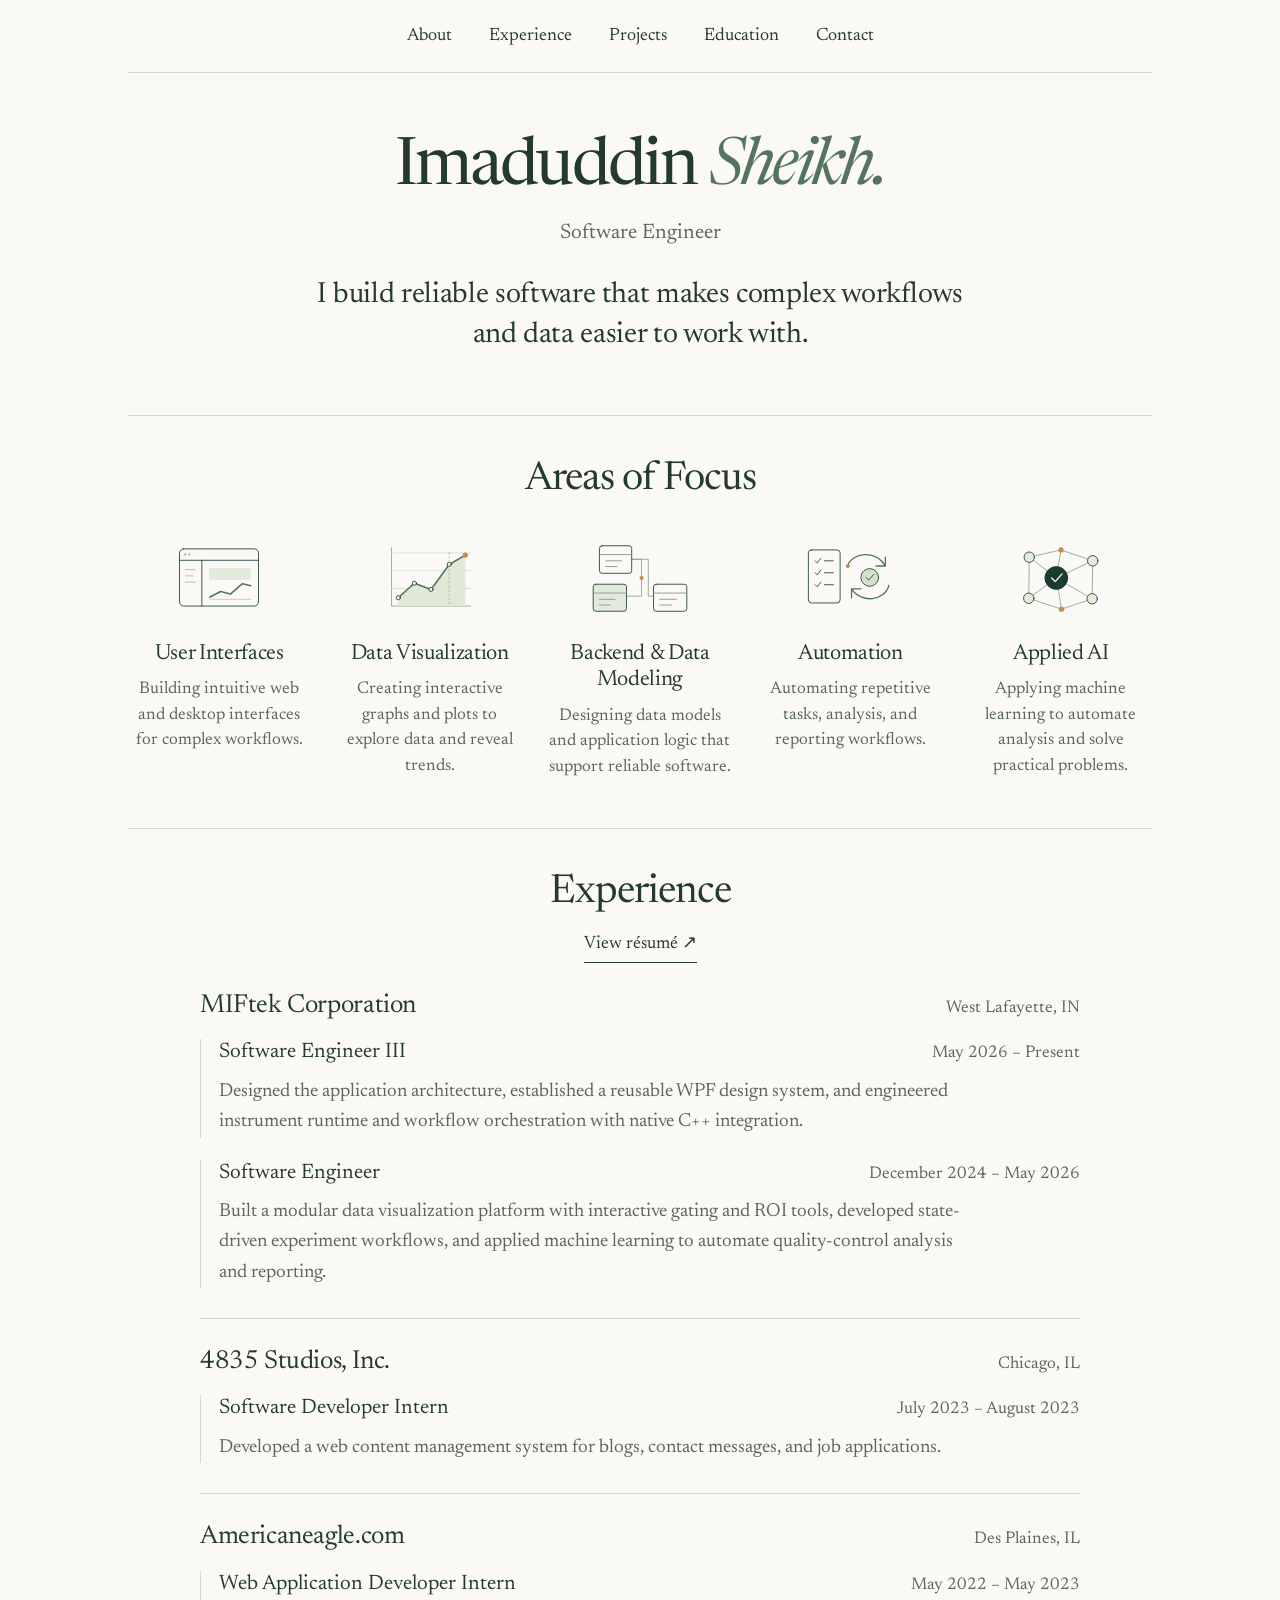
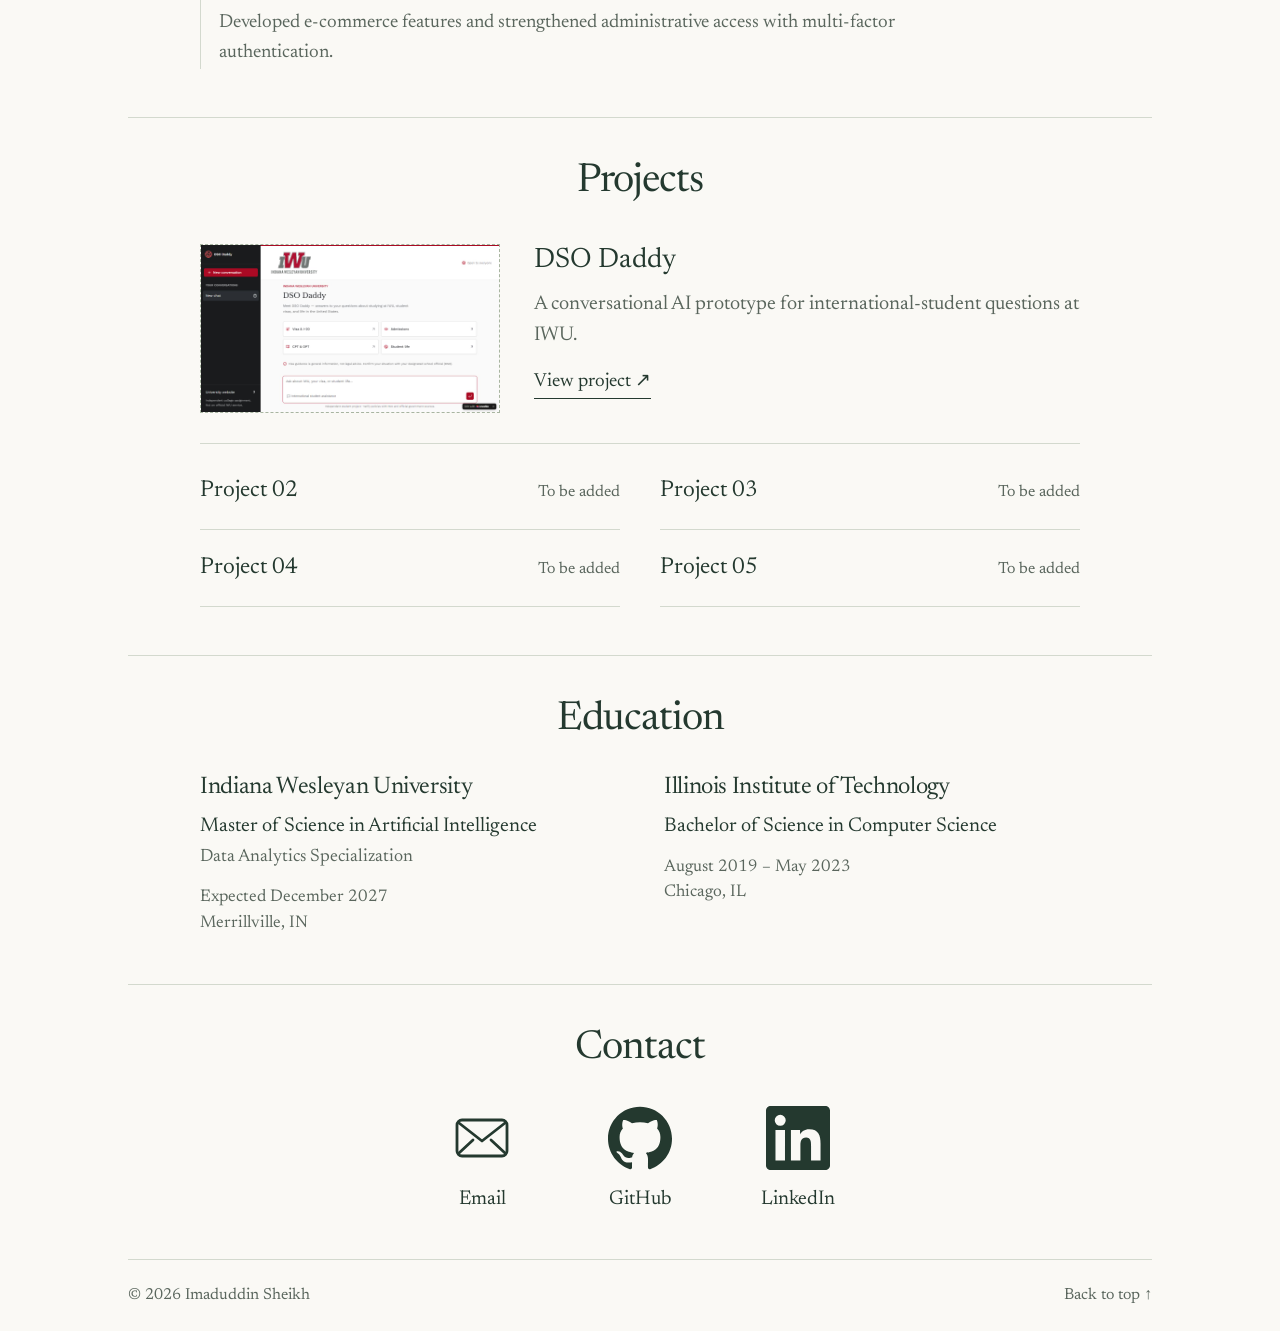
==== index.html @ 682bb3db "Revert publication of AI milestone and leadership assessment projects" ====
<!doctype html>
<html lang="en">
<head>
  <meta charset="utf-8">
  <meta name="viewport" content="width=device-width, initial-scale=1">
  <meta name="description" content="Imaduddin Sheikh’s software engineering portfolio. C#/.NET, Python, application architecture, data visualization, automation, and applied machine learning.">
  <meta name="theme-color" content="#193b32">
  <meta property="og:title" content="Imaduddin Sheikh — Software Engineer">
  <meta property="og:description" content="Reliable, usable software for complex workflows and data. Explore my background and software engineering projects.">
  <meta property="og:type" content="website">
  <title>Imaduddin Sheikh — Software Engineer</title>
  <link rel="icon" type="image/svg+xml" href="assets/favicon.svg">
  <link rel="stylesheet" href="assets/styles.css?v=20261026-cohesive">
  <script src="assets/site.js" defer></script>
  <link rel="stylesheet" href="assets/project.css?v=20261026-spacing">
</head>
<body><a class="skip" href="#main">Skip to content</a><header class="site-nav"><nav aria-label="Main navigation"><a href="#about">About</a><a href="#experience">Experience</a><a href="#work">Projects</a><a href="#education">Education</a><a href="#contact">Contact</a></nav></header><div class="wrap"><main id="main"><section class="intro" id="about" aria-labelledby="intro-title"><h1 id="intro-title">Imaduddin <em>Sheikh.</em></h1><p class="profession">Software Engineer</p><p class="lead">I build reliable software that makes complex workflows and data easier to work with.</p></section><section class="section" aria-labelledby="focus-title"><h2 id="focus-title">Areas of Focus</h2><ul class="focus-grid"><li class="focus"><svg viewBox="0 0 200 170" aria-hidden="true" fill="none" stroke="#193b32" stroke-width="1.6" stroke-linecap="round" stroke-linejoin="round" ><rect x="24" y="28" width="152" height="110" rx="8" fill="#faf9f5"/><path d="M24 50H176M67 50V138"/><circle cx="35" cy="39" r="2" fill="#c68b48" stroke="none"/><circle cx="43" cy="39" r="2" fill="#97ae91" stroke="none"/><path d="M35 68H54M35 80H50M35 92H54" stroke="#a5b59f"/><rect x="81" y="65" width="80" height="23" rx="3" fill="#e4eadb" stroke="none"/><path d="M82 121L103 110L122 115L145 95L161 99" stroke="#54745d" stroke-width="3"/><path d="M82 125H161" stroke="#b8c7b0"/></svg><h3>User Interfaces</h3><p>Building intuitive web and desktop interfaces for complex workflows.</p></li><li class="focus"><svg viewBox="0 0 200 170" aria-hidden="true" fill="none" stroke="#193b32" stroke-width="1.6" stroke-linecap="round" stroke-linejoin="round"><path d="M26 26V138H178" stroke="#8ca285"/><path d="M26 104H178M26 70H178M26 36H178" stroke="#d4decd"/><path d="M39 122L70 94L102 106L137 58L168 40V138H39Z" fill="#e0e9d5" stroke="none"/><path d="M39 122L70 94L102 106L137 58L168 40" stroke="#54745d" stroke-width="3"/><g fill="#faf9f5"><circle cx="39" cy="122" r="4"/><circle cx="70" cy="94" r="4"/><circle cx="102" cy="106" r="4"/><circle cx="137" cy="58" r="4"/></g><circle cx="168" cy="40" r="5" fill="#c68b48" stroke="none"/><path d="M137 35V138" stroke="#a5b59f" stroke-dasharray="3 5"/></svg><h3>Data Visualization</h3><p>Creating interactive graphs and plots to explore data and reveal trends.</p></li><li class="focus"><svg viewBox="0 0 200 170" aria-hidden="true" fill="none" stroke="#193b32" stroke-width="1.6" stroke-linecap="round" stroke-linejoin="round"><path d="M84 48H116V119H136M84 48H103V119H64" stroke="#8ca285"/><rect x="22" y="22" width="62" height="53" rx="5" fill="#faf9f5"/><rect x="10" y="96" width="64" height="52" rx="5" fill="#e4eadb"/><rect x="126" y="96" width="64" height="52" rx="5" fill="#faf9f5"/><path d="M22 39H84M10 113H74M126 113H190M34 51H65M34 62H56M22 125H52M138 125H170M22 136H43M138 136H161" stroke="#78957e"/><circle cx="103" cy="84" r="4" fill="#c68b48" stroke="none"/></svg><h3>Backend &amp; Data Modeling</h3><p>Designing data models and application logic that support reliable software.</p></li><li class="focus"><svg viewBox="0 0 200 170" aria-hidden="true" fill="none" stroke="#193b32" stroke-width="1.6" stroke-linecap="round" stroke-linejoin="round"><rect x="20" y="30" width="61" height="102" rx="6" fill="#faf9f5"/><path d="M33 51L37 55L44 46M51 51H68M33 74L37 78L44 69M51 74H68M33 97L37 101L44 92M51 97H68"/><path d="M95 61C104 35 149 29 168 61M168 61V44M168 61H150M175 98C167 128 122 134 103 105M103 105V122M103 105H121" stroke="#54745d" stroke-width="2.5"/><circle cx="138" cy="83" r="17" fill="#d6e0cb"/><path d="M131 83L136 88L146 77"/><circle cx="96" cy="61" r="4" fill="#c68b48" stroke="none"/></svg><h3>Automation</h3><p>Automating repetitive tasks, analysis, and reporting workflows.</p></li><li class="focus"><svg viewBox="0 0 200 170" aria-hidden="true" fill="none" stroke="#193b32" stroke-width="1.6" stroke-linecap="round" stroke-linejoin="round" ><path d="M39 44L100 30L161 51M39 44L91 84L161 51M39 44L38 123L91 84L160 124L161 51M38 123L101 144L160 124M100 30L91 84L101 144" stroke="#8ca285"/><circle cx="91" cy="84" r="22" fill="#193b32"/><path d="M82 84L89 91L102 76" stroke="#faf9f5" stroke-width="2.5"/><g fill="#e4ecd9"><circle cx="39" cy="44" r="10"/><circle cx="161" cy="51" r="10"/><circle cx="38" cy="123" r="10"/><circle cx="160" cy="124" r="10"/></g><g fill="#c68b48" stroke="none"><circle cx="100" cy="30" r="5"/><circle cx="101" cy="144" r="5"/></g></svg><h3>Applied AI</h3><p>Applying machine learning to automate analysis and solve practical problems.</p></li></ul></section><section class="section" id="experience" aria-labelledby="experience-title"><div class="section-heading"><h2 id="experience-title">Experience</h2><a class="resume-link" href="assets/imaduddin-sheikh-resume.pdf" target="_blank" rel="noopener" aria-label="View résumé (PDF, opens in a new tab)">View résumé ↗</a></div><div class="employers"><article class="employer"><div class="employer-header"><h3>MIFtek Corporation</h3><p class="location">West Lafayette, IN</p></div><div class="position"><div class="position-heading"><h4>Software Engineer III</h4><p class="dates">May 2026 – Present</p></div><p class="summary">Designed the application architecture, established a reusable WPF design system, and engineered instrument runtime and workflow orchestration with native C++ integration.</p></div><div class="position"><div class="position-heading"><h4>Software Engineer</h4><p class="dates">December 2024 – May 2026</p></div><p class="summary">Built a modular data visualization platform with interactive gating and ROI tools, developed state-driven experiment workflows, and applied machine learning to automate quality-control analysis and reporting.</p></div></article><article class="employer"><div class="employer-header"><h3>4835 Studios, Inc.</h3><p class="location">Chicago, IL</p></div><div class="position"><div class="position-heading"><h4>Software Developer Intern</h4><p class="dates">July 2023 – August 2023</p></div><p class="summary">Developed a web content management system for blogs, contact messages, and job applications.</p></div></article><article class="employer"><div class="employer-header"><h3>Americaneagle.com</h3><p class="location">Des Plaines, IL</p></div><div class="position"><div class="position-heading"><h4>Web Application Developer Intern</h4><p class="dates">May 2022 – May 2023</p></div><p class="summary">Developed e-commerce features and strengthened administrative access with multi-factor authentication.</p></div></article></div></section><section class="section" id="work" aria-labelledby="work-title"><h2 id="work-title">Projects</h2><article class="artifact-feature"><a class="artifact-thumbnail" href="international-student-assistant.html" aria-label="Open DSO Daddy case study"><img src="assets/assistant-preview.png" alt="Preview of the DSO Daddy international-student assistant interface."></a><div class="artifact-teaser"><h3><a href="international-student-assistant.html">DSO Daddy</a></h3><p class="artifact-summary">A conversational AI prototype for international-student questions at IWU.</p><a class="project-link" href="international-student-assistant.html">View project ↗</a></div></article><ul class="project-list"><li class="project"><h3>Project 02</h3><span class="status">To be added</span></li><li class="project"><h3>Project 03</h3><span class="status">To be added</span></li><li class="project"><h3>Project 04</h3><span class="status">To be added</span></li><li class="project"><h3>Project 05</h3><span class="status">To be added</span></li></ul></section><section class="section" id="education" aria-labelledby="education-title"><h2 id="education-title">Education</h2><div class="education-grid"><article class="education-entry"><h3>Indiana Wesleyan University</h3><p class="degree">Master of Science in Artificial Intelligence</p><p class="specialization">Data Analytics Specialization</p><div class="education-meta"><p>Expected December 2027</p><p>Merrillville, IN</p></div></article><article class="education-entry"><h3>Illinois Institute of Technology</h3><p class="degree">Bachelor of Science in Computer Science</p><div class="education-meta"><p>August 2019 – May 2023</p><p>Chicago, IL</p></div></article></div></section><section class="section" id="contact" aria-labelledby="contact-title"><h2 id="contact-title">Contact</h2><div class="contact-row"><a class="contact-link" href="mailto:imaduddin.sheikh92@gmail.com"><svg viewBox="0 0 64 64" fill="none" stroke="currentColor" stroke-width="2.8" stroke-linecap="round" stroke-linejoin="round" aria-hidden="true"><rect x="7" y="14" width="50" height="36" rx="5"/><path d="M9 17L32 35L55 17M9 47L23 34M55 47L41 34"/></svg><span>Email</span></a><a class="contact-link" href="https://github.com/isheikh8492"><svg viewBox="0 0 24 24" fill="currentColor" aria-hidden="true"><path d="M12 .297C5.37.297 0 5.67 0 12.297c0 5.303 3.438 9.8 8.205 11.385.6.113.82-.258.82-.577 0-.285-.01-1.04-.015-2.04-3.338.725-4.043-1.61-4.043-1.61-.546-1.387-1.333-1.756-1.333-1.756-1.09-.745.083-.73.083-.73 1.205.085 1.84 1.237 1.84 1.237 1.07 1.835 2.807 1.305 3.492.998.108-.775.42-1.305.763-1.605-2.665-.303-5.467-1.334-5.467-5.93 0-1.31.468-2.38 1.235-3.22-.123-.303-.535-1.523.118-3.176 0 0 1.008-.323 3.3 1.23a11.52 11.52 0 013.003-.404c1.02.005 2.047.138 3.003.404 2.29-1.553 3.296-1.23 3.296-1.23.655 1.653.243 2.873.12 3.176.77.84 1.233 1.91 1.233 3.22 0 4.61-2.807 5.624-5.48 5.92.43.372.823 1.102.823 2.222 0 1.606-.015 2.896-.015 3.29 0 .32.216.694.825.576C20.565 22.092 24 17.592 24 12.297c0-6.627-5.373-12-12-12"/></svg><span>GitHub</span></a><a class="contact-link" href="https://www.linkedin.com/in/imaduddin-sheikh/"><svg viewBox="0 0 24 24" fill="currentColor" aria-hidden="true"><path d="M20.447 20.452h-3.554v-5.569c0-1.328-.027-3.037-1.852-3.037-1.853 0-2.136 1.445-2.136 2.939v5.667H9.351V9h3.414v1.561h.049c.476-.9 1.637-1.85 3.37-1.85 3.601 0 4.267 2.37 4.267 5.455v6.286zM5.337 7.433a2.062 2.062 0 110-4.124 2.062 2.062 0 010 4.124zM7.119 20.452H3.555V9h3.564v11.452zM22.225 0H1.771C.792 0 0 .774 0 1.729v20.542C0 23.227.792 24 1.771 24h20.451C23.2 24 24 23.227 24 22.271V1.729C24 .774 23.2 0 22.222 0h.003z"/></svg><span>LinkedIn</span></a></div></section></main><footer><span>© <span data-year>2026</span> Imaduddin Sheikh</span><a href="#about">Back to top ↑</a></footer></div></body></html>
---- assets/styles.css ----
@font-face{font-family:Newsreader;src:url(fonts/newsreader.ttf) format('truetype');font-style:normal;font-weight:200 800;font-display:swap}@font-face{font-family:Newsreader;src:url(fonts/newsreader-italic.ttf) format('truetype');font-style:italic;font-weight:200 800;font-display:swap}
:root{--paper:#faf9f5;--ink:#24392f;--muted:#5a665d;--accent:#54745d;--rule:#d3d9ce;--space:24px;--heading:40px;--body:19px}*{box-sizing:border-box}html{scroll-behavior:smooth;scroll-padding-top:100px}body{margin:0;background:var(--paper);color:var(--ink);font:400 var(--body)/1.55 Newsreader,Georgia,serif;font-optical-sizing:auto}h1,h2,h3,h4,p{margin:0}h1,h2,h3,h4{font-weight:400}a{color:inherit;text-decoration:none}a:hover{color:var(--accent)}a:focus-visible{outline:2px solid var(--accent);outline-offset:7px}.wrap{max-width:1120px;padding:0 48px;margin:auto}.skip{position:fixed;left:12px;top:-80px}.skip:focus{top:12px;background:var(--paper);z-index:5;padding:10px}.site-nav{position:sticky;top:0;z-index:3;background:var(--paper)}nav{max-width:1024px;margin:auto;display:flex;justify-content:center;gap:37px;border-bottom:1px solid var(--rule);padding:22px 0 20px;font-size:18px;line-height:1.4}nav a{border-bottom:1px solid transparent;padding:2px 0}nav a:hover{border-color:var(--accent)}.intro{text-align:center;padding:62px 0 58px}.intro h1{font-size:66px;line-height:1;letter-spacing:-.04em}.intro h1 em{color:var(--accent)}.intro .profession{font-size:21px;color:var(--muted);margin-top:17px}.intro .lead{font-size:29px;line-height:1.4;letter-spacing:-.012em;max-width:680px;margin:25px auto 0}.section{border-top:1px solid var(--rule);padding:42px 0 48px}.section h2{font-size:var(--heading);line-height:1.1;letter-spacing:-.025em;text-align:center}.focus-grid{list-style:none;display:grid;grid-template-columns:repeat(5,minmax(0,1fr));gap:28px;margin:32px 0 0;padding:0}.focus{text-align:center;min-width:0}.focus svg{display:block;width:104px;height:89px;margin:0 auto 18px}.focus h3{font-size:22px;line-height:1.2;letter-spacing:-.015em;margin-bottom:10px}.focus p{font-size:17px;line-height:1.5;color:var(--muted)}.section-heading{display:flex;align-items:baseline;justify-content:space-between;gap:24px;max-width:880px;margin:0 auto 28px}.section-heading h2{text-align:left}.resume-link{font-size:18px;border-bottom:1px solid var(--ink);padding-bottom:3px;white-space:nowrap}.employers{max-width:880px;margin:auto}.employer+.employer{border-top:1px solid var(--rule);margin-top:30px;padding-top:28px}.employer-header{display:flex;align-items:baseline;justify-content:space-between;gap:22px;margin-bottom:17px}.employer-header h3{font-size:26px;line-height:1.2;letter-spacing:-.015em}.location{font-size:17px;color:var(--muted)}.position{padding:0 0 0 18px;border-left:1px solid var(--rule)}.position+.position{margin-top:22px}.position-heading{display:flex;justify-content:space-between;gap:24px;align-items:baseline}.position h4{font-size:21px;line-height:1.3}.dates{font-size:17px;color:var(--muted);white-space:nowrap}.summary{font-size:19px;line-height:1.6;color:var(--muted);margin-top:9px;max-width:760px}.project-list{list-style:none;margin:30px auto 0;padding:0;max-width:880px;display:grid;grid-template-columns:1fr 1fr;gap:0 40px}.project{display:flex;align-items:baseline;justify-content:space-between;gap:20px;padding:20px 0;border-bottom:1px solid var(--rule)}.project h3{font-size:23px}.status{font-size:16px;color:var(--muted);white-space:nowrap}.education-grid{display:grid;grid-template-columns:1fr 1fr;gap:48px;max-width:880px;margin:30px auto 0}.education-entry{min-width:0}.education-entry h3{font-size:24px;line-height:1.25;letter-spacing:-.015em}.degree{font-size:20px;line-height:1.45;margin-top:10px}.specialization{font-size:18px;color:var(--muted);margin-top:3px}.education-meta{font-size:17px;color:var(--muted);line-height:1.5;margin-top:14px}.contact-row{display:flex;justify-content:center;gap:76px;margin-top:35px}.contact-link{display:flex;flex-direction:column;align-items:center;gap:17px;min-width:82px}.contact-link svg{width:64px;height:64px;display:block}.contact-link span{font-size:20px;line-height:1.2}.contact-link:hover span{text-decoration:underline;text-underline-offset:5px}footer{display:flex;justify-content:space-between;align-items:center;gap:24px;padding:23px 0;border-top:1px solid var(--rule);font-size:16px;color:var(--muted)}
@media(max-width:1000px) and (min-width:601px){.focus-grid{grid-template-columns:repeat(6,minmax(0,1fr));gap:30px}.focus{grid-column:span 2}.focus:nth-child(4){grid-column:2/span 2}.focus:nth-child(5){grid-column:4/span 2}}
@media(max-width:760px){:root{--heading:35px;--body:18px}.wrap{padding:0 24px}nav{margin:0 24px;gap:12px 22px;flex-wrap:wrap;padding:17px 0;font-size:17px}.intro{padding:40px 0}.intro h1{font-size:52px}.intro .profession{font-size:20px}.intro .lead{font-size:25px;max-width:540px}.section{padding:34px 0 39px}.section-heading{gap:18px;margin-bottom:27px}.resume-link{font-size:17px}.employer-header{display:block;margin-bottom:15px}.employer-header h3{font-size:24px}.location{margin-top:5px}.position-heading{display:block}.dates{margin-top:5px;white-space:normal}.summary{font-size:18px}.project-list{column-gap:25px}.project h3{font-size:21px}.education-grid{gap:30px}.education-entry h3{font-size:23px}.degree{font-size:19px}footer{font-size:15px}}
@media(max-width:600px){html{scroll-padding-top:120px}.focus-grid{grid-template-columns:1fr;gap:27px;margin-top:29px}.focus{display:grid;grid-template-columns:85px minmax(0,1fr);column-gap:18px;text-align:left}.focus svg{width:85px;height:80px;grid-row:span 2;margin:0}.focus h3{margin-bottom:6px}.focus p{font-size:17px}.project-list{grid-template-columns:1fr}.education-grid{grid-template-columns:1fr;gap:26px}.education-entry+.education-entry{border-top:1px solid var(--rule);padding-top:25px}.contact-row{gap:28px}.contact-link{min-width:68px}.contact-link svg{width:54px;height:54px}.contact-link span{font-size:18px}.intro h1 em{display:block}.intro h1{font-size:54px}.section-heading{align-items:center}.position{padding-left:13px}}
@media(prefers-reduced-motion:reduce){html{scroll-behavior:auto}}
.section-heading{display:block;text-align:center}.section-heading h2{text-align:center}.resume-link{display:inline-block;margin-top:16px}

/* Reusable case studies follow the same portfolio typography and surface. */
.template-header .wrap{display:flex;align-items:center;justify-content:space-between;gap:24px;padding-top:23px;padding-bottom:23px;border-bottom:1px solid var(--rule)}.template-header a{font-size:19px}.template-header .brand{font-size:23px}.template-main{max-width:880px;margin:auto;padding:52px 0 65px}.template-main h1{font-size:52px;font-weight:400;line-height:1.1;letter-spacing:-.03em;margin-bottom:27px}.template-notice{padding:22px;border:1px solid var(--rule);font-size:19px;line-height:1.6;margin-bottom:32px}.template-section{border-top:1px solid var(--rule);padding:25px 0}.template-section h2{font-size:28px;line-height:1.2;letter-spacing:-.02em;margin-bottom:13px}.template-section p{font-size:19px;line-height:1.65;color:var(--muted)}.template-section a{text-decoration:underline;text-underline-offset:4px}.template-footer p{margin:0}.template-footer a{font-size:17px}
@media(max-width:760px){.template-header .wrap{flex-wrap:wrap;gap:15px}.template-header .brand{font-size:22px}.template-header a{font-size:17px}.template-main{padding:35px 0 45px}.template-main h1{font-size:43px}.template-section h2{font-size:26px}.template-section p,.template-notice{font-size:18px}}
@media print{.site-nav,.skip,footer{display:none}body{background:white;color:black}.wrap{max-width:none;padding:0}.intro{padding:0 0 25px}.section{padding:25px 0}.position,.education-entry,.project{break-inside:avoid}}
---- assets/project.css ----
.prototype-context{font-size:17px;line-height:1.5;color:var(--muted);text-align:center;margin:17px 0 31px}.artifact-feature{max-width:880px;margin:40px auto 0;display:grid;grid-template-columns:300px minmax(0,1fr);gap:34px;align-items:start;padding:0 0 30px;border-bottom:1px solid var(--rule)}.artifact-thumbnail{display:block;border:1px dashed #a8b5a1;color:var(--accent)}.artifact-thumbnail svg{display:block;width:100%;height:auto}.artifact-thumbnail:hover{border-style:solid}.prototype-status{font-size:16px;line-height:1.5;color:var(--muted);margin-bottom:11px}.artifact-teaser h3{font-size:28px;line-height:1.15;margin-bottom:13px}.artifact-summary{font-size:20px;line-height:1.55;color:var(--muted)}.project-link{display:inline-block;font-size:19px;line-height:1.4;padding-bottom:3px;border-bottom:1px solid var(--ink);margin-top:18px}.project-link:hover{text-decoration:none;border-color:var(--accent)}.project-list{margin-top:9px}.detail-header{max-width:1040px;margin:auto;padding:24px 48px;border-bottom:1px solid var(--rule);display:flex;justify-content:space-between;gap:25px;align-items:center;font-size:19px}.detail-header .portfolio-name{font-size:23px}.detail-wrap{max-width:976px;margin:auto;padding:0 48px}.detail-hero{padding:46px 0 30px}.detail-hero h1{font-size:54px;font-weight:400;line-height:1.1;letter-spacing:-.03em;margin:10px 0 18px}.detail-hero .artifact-summary{font-size:25px;max-width:700px;line-height:1.4}.placeholder-notice{padding:18px 22px;border:1px solid var(--rule);font-size:18px;line-height:1.6;color:var(--muted);margin-bottom:28px}.detail-section{padding:28px 0;border-top:1px solid var(--rule)}.detail-section h2{font-size:31px;font-weight:400;line-height:1.2;letter-spacing:-.02em;margin-bottom:15px;text-align:left}.detail-section h3{font-size:22px;line-height:1.25;margin:22px 0 9px}.placeholder-copy{font-size:20px;line-height:1.65;color:var(--muted);max-width:75ch}.deliverable-preview{border:1px dashed #a8b5a1;color:var(--accent);margin:18px 0 19px}.deliverable-preview svg{display:block;width:100%;height:230px}.deliverable-actions{display:flex;flex-wrap:wrap;align-items:center;gap:15px}.deliverable-actions button{font:400 18px/1.3 Newsreader,Georgia,serif;color:var(--muted);background:var(--paper);border:1px solid var(--rule);padding:12px 17px}.deliverable-actions span{font-size:17px;color:var(--muted)}.process-list{margin:0;padding-left:25px;font-size:20px;line-height:1.65;color:var(--muted)}.process-list li+li{margin-top:11px}.tool-placeholders{display:flex;gap:10px;flex-wrap:wrap;list-style:none;padding:0;margin:0}.tool-placeholders li{border-bottom:1px solid var(--rule);padding:3px 0;font-size:19px;color:var(--muted);margin-right:18px}.detail-footer{margin-top:20px}.prototype-status strong{font-weight:500;color:var(--ink)}@media(max-width:760px){.artifact-feature{grid-template-columns:1fr;gap:23px}.artifact-thumbnail{max-width:420px;width:100%;margin:auto}.artifact-teaser h3{font-size:26px}.artifact-summary{font-size:19px}.detail-header{padding:20px 24px;flex-wrap:wrap;gap:14px;font-size:17px}.detail-header .portfolio-name{font-size:21px}.detail-wrap{padding:0 24px}.detail-hero{padding:33px 0 26px}.detail-hero h1{font-size:43px}.detail-hero .artifact-summary{font-size:23px}.detail-section h2{font-size:28px}.placeholder-copy,.process-list{font-size:19px}.deliverable-preview svg{height:200px}.prototype-context{font-size:16px}}
.artifact-thumbnail img{display:block;width:100%;height:auto}.deliverable-preview img{display:block;width:100%;height:auto}.deliverable-preview{border:1px solid var(--rule)}.case-links{display:flex;flex-wrap:wrap;gap:20px;align-items:center;margin:20px 0}.case-links a{font-size:19px;border-bottom:1px solid var(--ink);padding-bottom:3px}.case-links a:hover{text-decoration:none}.case-note{font-size:18px;line-height:1.6;color:var(--muted);margin-top:17px}.case-list{padding-left:24px;font-size:20px;line-height:1.65;color:var(--muted);margin:0}.case-list li+li{margin-top:9px}.process-list strong{color:var(--ink);font-weight:500}.personal-contribution{margin-top:22px;padding-left:20px;border-left:2px solid var(--rule)}.personal-contribution h3{margin-top:0}.case-sources{list-style:none;margin:0;padding:0;font-size:19px;line-height:1.65}.case-sources li+li{margin-top:12px}.draft-label{font-size:16px;color:var(--muted);text-align:center;margin:18px 0 30px}
@media(max-width:760px){.case-list,.case-sources{font-size:19px}.case-links{gap:15px}.case-note{font-size:17px}}
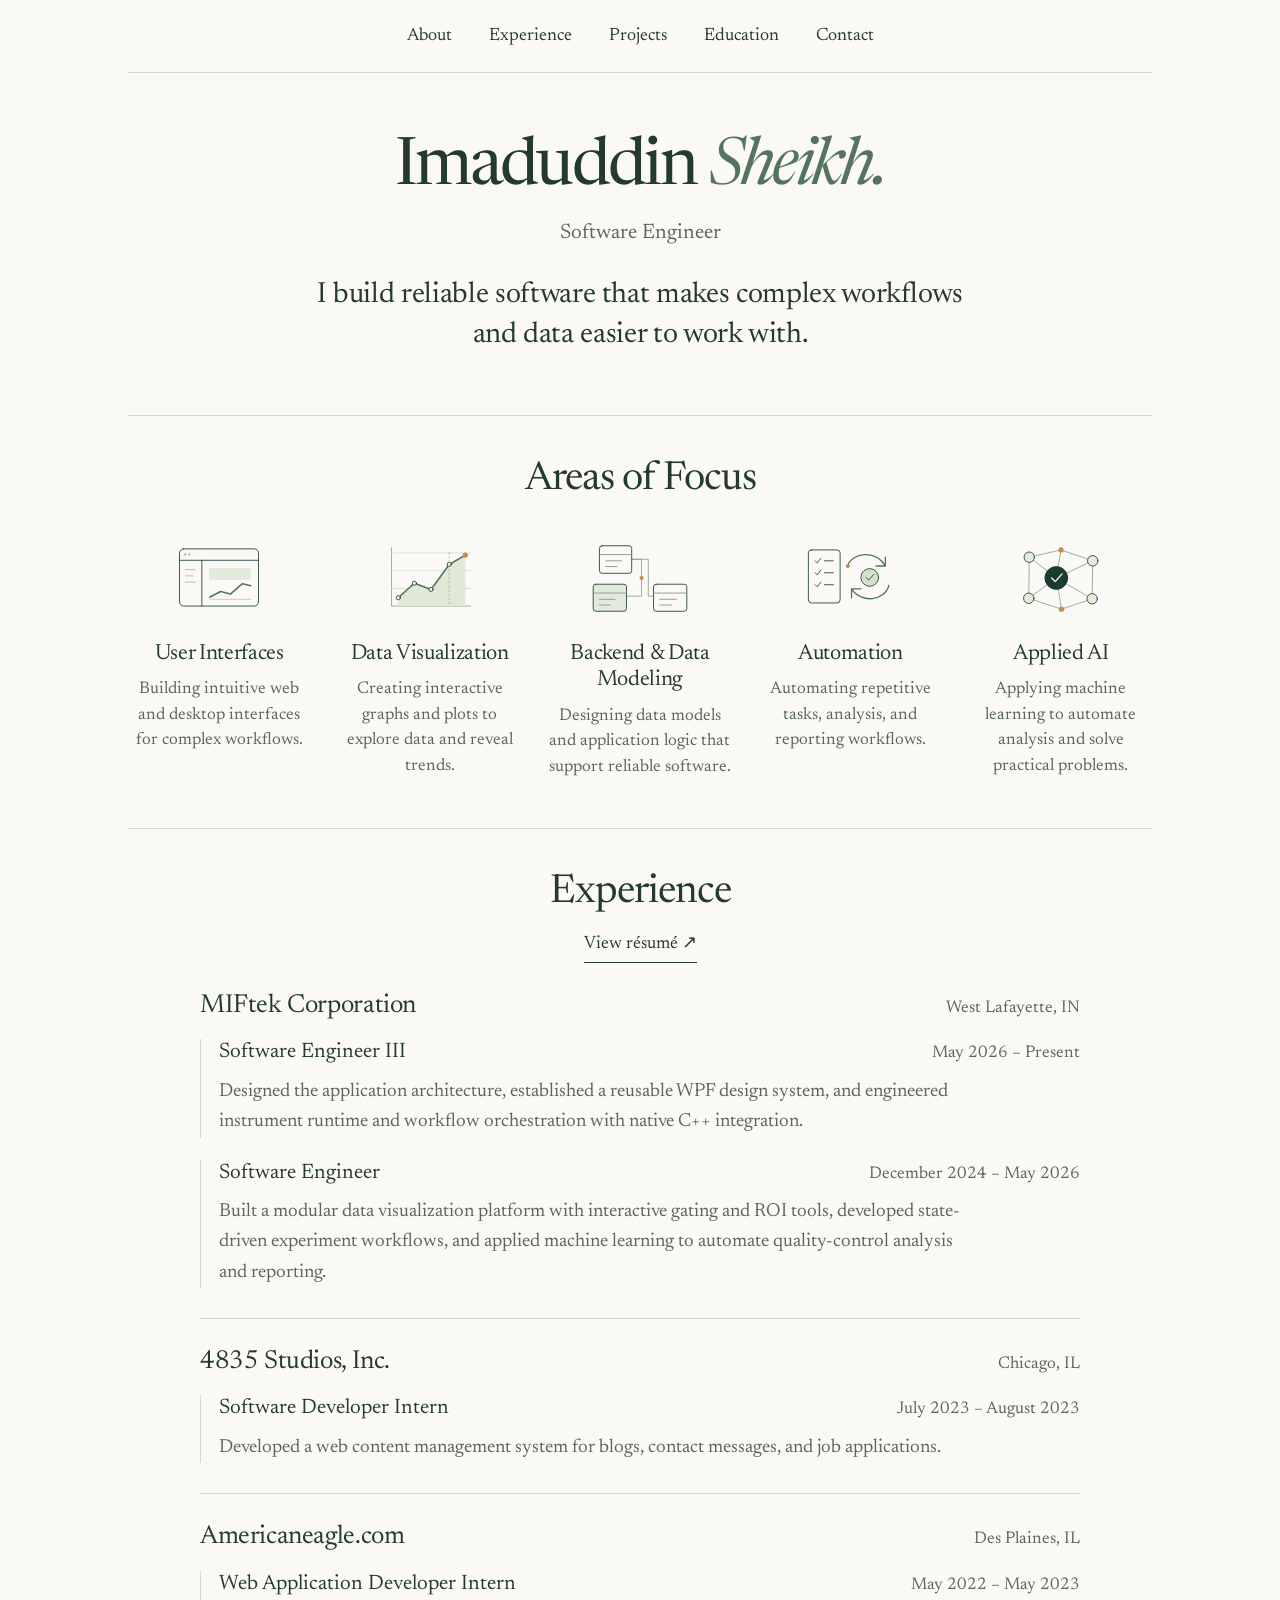
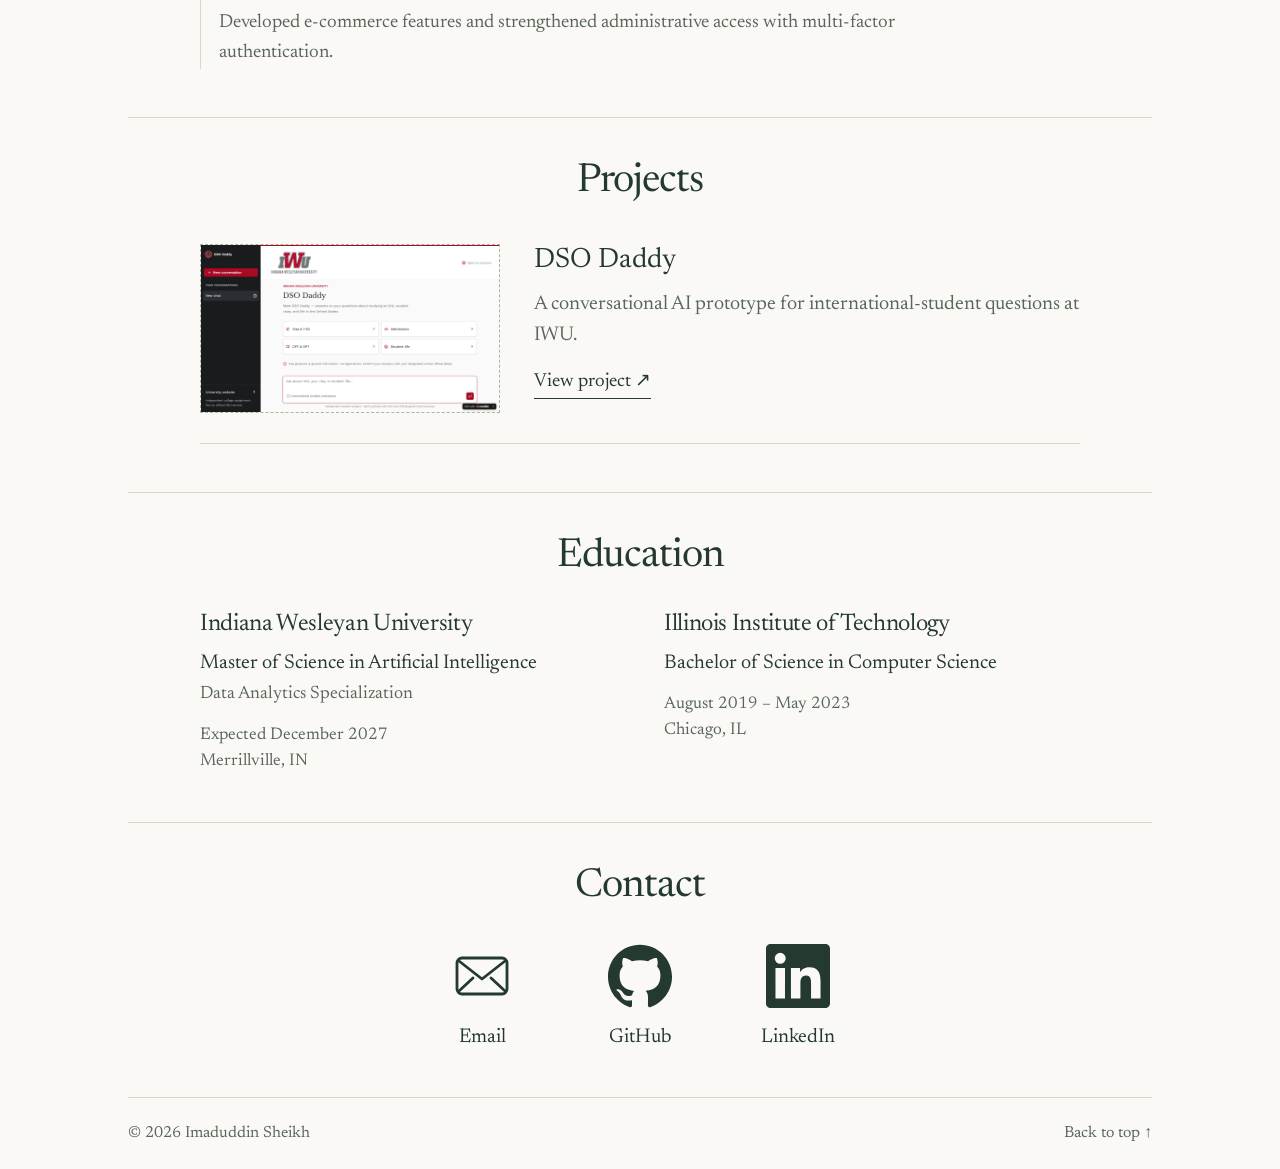
==== commit 555e681e: "Remove empty project placeholders" ====
--- a/index.html
+++ b/index.html
@@ -14,4 +14,4 @@
   <script src="assets/site.js" defer></script>
   <link rel="stylesheet" href="assets/project.css?v=20261026-spacing">
 </head>
-<body><a class="skip" href="#main">Skip to content</a><header class="site-nav"><nav aria-label="Main navigation"><a href="#about">About</a><a href="#experience">Experience</a><a href="#work">Projects</a><a href="#education">Education</a><a href="#contact">Contact</a></nav></header><div class="wrap"><main id="main"><section class="intro" id="about" aria-labelledby="intro-title"><h1 id="intro-title">Imaduddin <em>Sheikh.</em></h1><p class="profession">Software Engineer</p><p class="lead">I build reliable software that makes complex workflows and data easier to work with.</p></section><section class="section" aria-labelledby="focus-title"><h2 id="focus-title">Areas of Focus</h2><ul class="focus-grid"><li class="focus"><svg viewBox="0 0 200 170" aria-hidden="true" fill="none" stroke="#193b32" stroke-width="1.6" stroke-linecap="round" stroke-linejoin="round" ><rect x="24" y="28" width="152" height="110" rx="8" fill="#faf9f5"/><path d="M24 50H176M67 50V138"/><circle cx="35" cy="39" r="2" fill="#c68b48" stroke="none"/><circle cx="43" cy="39" r="2" fill="#97ae91" stroke="none"/><path d="M35 68H54M35 80H50M35 92H54" stroke="#a5b59f"/><rect x="81" y="65" width="80" height="23" rx="3" fill="#e4eadb" stroke="none"/><path d="M82 121L103 110L122 115L145 95L161 99" stroke="#54745d" stroke-width="3"/><path d="M82 125H161" stroke="#b8c7b0"/></svg><h3>User Interfaces</h3><p>Building intuitive web and desktop interfaces for complex workflows.</p></li><li class="focus"><svg viewBox="0 0 200 170" aria-hidden="true" fill="none" stroke="#193b32" stroke-width="1.6" stroke-linecap="round" stroke-linejoin="round"><path d="M26 26V138H178" stroke="#8ca285"/><path d="M26 104H178M26 70H178M26 36H178" stroke="#d4decd"/><path d="M39 122L70 94L102 106L137 58L168 40V138H39Z" fill="#e0e9d5" stroke="none"/><path d="M39 122L70 94L102 106L137 58L168 40" stroke="#54745d" stroke-width="3"/><g fill="#faf9f5"><circle cx="39" cy="122" r="4"/><circle cx="70" cy="94" r="4"/><circle cx="102" cy="106" r="4"/><circle cx="137" cy="58" r="4"/></g><circle cx="168" cy="40" r="5" fill="#c68b48" stroke="none"/><path d="M137 35V138" stroke="#a5b59f" stroke-dasharray="3 5"/></svg><h3>Data Visualization</h3><p>Creating interactive graphs and plots to explore data and reveal trends.</p></li><li class="focus"><svg viewBox="0 0 200 170" aria-hidden="true" fill="none" stroke="#193b32" stroke-width="1.6" stroke-linecap="round" stroke-linejoin="round"><path d="M84 48H116V119H136M84 48H103V119H64" stroke="#8ca285"/><rect x="22" y="22" width="62" height="53" rx="5" fill="#faf9f5"/><rect x="10" y="96" width="64" height="52" rx="5" fill="#e4eadb"/><rect x="126" y="96" width="64" height="52" rx="5" fill="#faf9f5"/><path d="M22 39H84M10 113H74M126 113H190M34 51H65M34 62H56M22 125H52M138 125H170M22 136H43M138 136H161" stroke="#78957e"/><circle cx="103" cy="84" r="4" fill="#c68b48" stroke="none"/></svg><h3>Backend &amp; Data Modeling</h3><p>Designing data models and application logic that support reliable software.</p></li><li class="focus"><svg viewBox="0 0 200 170" aria-hidden="true" fill="none" stroke="#193b32" stroke-width="1.6" stroke-linecap="round" stroke-linejoin="round"><rect x="20" y="30" width="61" height="102" rx="6" fill="#faf9f5"/><path d="M33 51L37 55L44 46M51 51H68M33 74L37 78L44 69M51 74H68M33 97L37 101L44 92M51 97H68"/><path d="M95 61C104 35 149 29 168 61M168 61V44M168 61H150M175 98C167 128 122 134 103 105M103 105V122M103 105H121" stroke="#54745d" stroke-width="2.5"/><circle cx="138" cy="83" r="17" fill="#d6e0cb"/><path d="M131 83L136 88L146 77"/><circle cx="96" cy="61" r="4" fill="#c68b48" stroke="none"/></svg><h3>Automation</h3><p>Automating repetitive tasks, analysis, and reporting workflows.</p></li><li class="focus"><svg viewBox="0 0 200 170" aria-hidden="true" fill="none" stroke="#193b32" stroke-width="1.6" stroke-linecap="round" stroke-linejoin="round" ><path d="M39 44L100 30L161 51M39 44L91 84L161 51M39 44L38 123L91 84L160 124L161 51M38 123L101 144L160 124M100 30L91 84L101 144" stroke="#8ca285"/><circle cx="91" cy="84" r="22" fill="#193b32"/><path d="M82 84L89 91L102 76" stroke="#faf9f5" stroke-width="2.5"/><g fill="#e4ecd9"><circle cx="39" cy="44" r="10"/><circle cx="161" cy="51" r="10"/><circle cx="38" cy="123" r="10"/><circle cx="160" cy="124" r="10"/></g><g fill="#c68b48" stroke="none"><circle cx="100" cy="30" r="5"/><circle cx="101" cy="144" r="5"/></g></svg><h3>Applied AI</h3><p>Applying machine learning to automate analysis and solve practical problems.</p></li></ul></section><section class="section" id="experience" aria-labelledby="experience-title"><div class="section-heading"><h2 id="experience-title">Experience</h2><a class="resume-link" href="assets/imaduddin-sheikh-resume.pdf" target="_blank" rel="noopener" aria-label="View résumé (PDF, opens in a new tab)">View résumé ↗</a></div><div class="employers"><article class="employer"><div class="employer-header"><h3>MIFtek Corporation</h3><p class="location">West Lafayette, IN</p></div><div class="position"><div class="position-heading"><h4>Software Engineer III</h4><p class="dates">May 2026 – Present</p></div><p class="summary">Designed the application architecture, established a reusable WPF design system, and engineered instrument runtime and workflow orchestration with native C++ integration.</p></div><div class="position"><div class="position-heading"><h4>Software Engineer</h4><p class="dates">December 2024 – May 2026</p></div><p class="summary">Built a modular data visualization platform with interactive gating and ROI tools, developed state-driven experiment workflows, and applied machine learning to automate quality-control analysis and reporting.</p></div></article><article class="employer"><div class="employer-header"><h3>4835 Studios, Inc.</h3><p class="location">Chicago, IL</p></div><div class="position"><div class="position-heading"><h4>Software Developer Intern</h4><p class="dates">July 2023 – August 2023</p></div><p class="summary">Developed a web content management system for blogs, contact messages, and job applications.</p></div></article><article class="employer"><div class="employer-header"><h3>Americaneagle.com</h3><p class="location">Des Plaines, IL</p></div><div class="position"><div class="position-heading"><h4>Web Application Developer Intern</h4><p class="dates">May 2022 – May 2023</p></div><p class="summary">Developed e-commerce features and strengthened administrative access with multi-factor authentication.</p></div></article></div></section><section class="section" id="work" aria-labelledby="work-title"><h2 id="work-title">Projects</h2><article class="artifact-feature"><a class="artifact-thumbnail" href="international-student-assistant.html" aria-label="Open DSO Daddy case study"><img src="assets/assistant-preview.png" alt="Preview of the DSO Daddy international-student assistant interface."></a><div class="artifact-teaser"><h3><a href="international-student-assistant.html">DSO Daddy</a></h3><p class="artifact-summary">A conversational AI prototype for international-student questions at IWU.</p><a class="project-link" href="international-student-assistant.html">View project ↗</a></div></article><ul class="project-list"><li class="project"><h3>Project 02</h3><span class="status">To be added</span></li><li class="project"><h3>Project 03</h3><span class="status">To be added</span></li><li class="project"><h3>Project 04</h3><span class="status">To be added</span></li><li class="project"><h3>Project 05</h3><span class="status">To be added</span></li></ul></section><section class="section" id="education" aria-labelledby="education-title"><h2 id="education-title">Education</h2><div class="education-grid"><article class="education-entry"><h3>Indiana Wesleyan University</h3><p class="degree">Master of Science in Artificial Intelligence</p><p class="specialization">Data Analytics Specialization</p><div class="education-meta"><p>Expected December 2027</p><p>Merrillville, IN</p></div></article><article class="education-entry"><h3>Illinois Institute of Technology</h3><p class="degree">Bachelor of Science in Computer Science</p><div class="education-meta"><p>August 2019 – May 2023</p><p>Chicago, IL</p></div></article></div></section><section class="section" id="contact" aria-labelledby="contact-title"><h2 id="contact-title">Contact</h2><div class="contact-row"><a class="contact-link" href="mailto:imaduddin.sheikh92@gmail.com"><svg viewBox="0 0 64 64" fill="none" stroke="currentColor" stroke-width="2.8" stroke-linecap="round" stroke-linejoin="round" aria-hidden="true"><rect x="7" y="14" width="50" height="36" rx="5"/><path d="M9 17L32 35L55 17M9 47L23 34M55 47L41 34"/></svg><span>Email</span></a><a class="contact-link" href="https://github.com/isheikh8492"><svg viewBox="0 0 24 24" fill="currentColor" aria-hidden="true"><path d="M12 .297C5.37.297 0 5.67 0 12.297c0 5.303 3.438 9.8 8.205 11.385.6.113.82-.258.82-.577 0-.285-.01-1.04-.015-2.04-3.338.725-4.043-1.61-4.043-1.61-.546-1.387-1.333-1.756-1.333-1.756-1.09-.745.083-.73.083-.73 1.205.085 1.84 1.237 1.84 1.237 1.07 1.835 2.807 1.305 3.492.998.108-.775.42-1.305.763-1.605-2.665-.303-5.467-1.334-5.467-5.93 0-1.31.468-2.38 1.235-3.22-.123-.303-.535-1.523.118-3.176 0 0 1.008-.323 3.3 1.23a11.52 11.52 0 013.003-.404c1.02.005 2.047.138 3.003.404 2.29-1.553 3.296-1.23 3.296-1.23.655 1.653.243 2.873.12 3.176.77.84 1.233 1.91 1.233 3.22 0 4.61-2.807 5.624-5.48 5.92.43.372.823 1.102.823 2.222 0 1.606-.015 2.896-.015 3.29 0 .32.216.694.825.576C20.565 22.092 24 17.592 24 12.297c0-6.627-5.373-12-12-12"/></svg><span>GitHub</span></a><a class="contact-link" href="https://www.linkedin.com/in/imaduddin-sheikh/"><svg viewBox="0 0 24 24" fill="currentColor" aria-hidden="true"><path d="M20.447 20.452h-3.554v-5.569c0-1.328-.027-3.037-1.852-3.037-1.853 0-2.136 1.445-2.136 2.939v5.667H9.351V9h3.414v1.561h.049c.476-.9 1.637-1.85 3.37-1.85 3.601 0 4.267 2.37 4.267 5.455v6.286zM5.337 7.433a2.062 2.062 0 110-4.124 2.062 2.062 0 010 4.124zM7.119 20.452H3.555V9h3.564v11.452zM22.225 0H1.771C.792 0 0 .774 0 1.729v20.542C0 23.227.792 24 1.771 24h20.451C23.2 24 24 23.227 24 22.271V1.729C24 .774 23.2 0 22.222 0h.003z"/></svg><span>LinkedIn</span></a></div></section></main><footer><span>© <span data-year>2026</span> Imaduddin Sheikh</span><a href="#about">Back to top ↑</a></footer></div></body></html>+<body><a class="skip" href="#main">Skip to content</a><header class="site-nav"><nav aria-label="Main navigation"><a href="#about">About</a><a href="#experience">Experience</a><a href="#work">Projects</a><a href="#education">Education</a><a href="#contact">Contact</a></nav></header><div class="wrap"><main id="main"><section class="intro" id="about" aria-labelledby="intro-title"><h1 id="intro-title">Imaduddin <em>Sheikh.</em></h1><p class="profession">Software Engineer</p><p class="lead">I build reliable software that makes complex workflows and data easier to work with.</p></section><section class="section" aria-labelledby="focus-title"><h2 id="focus-title">Areas of Focus</h2><ul class="focus-grid"><li class="focus"><svg viewBox="0 0 200 170" aria-hidden="true" fill="none" stroke="#193b32" stroke-width="1.6" stroke-linecap="round" stroke-linejoin="round" ><rect x="24" y="28" width="152" height="110" rx="8" fill="#faf9f5"/><path d="M24 50H176M67 50V138"/><circle cx="35" cy="39" r="2" fill="#c68b48" stroke="none"/><circle cx="43" cy="39" r="2" fill="#97ae91" stroke="none"/><path d="M35 68H54M35 80H50M35 92H54" stroke="#a5b59f"/><rect x="81" y="65" width="80" height="23" rx="3" fill="#e4eadb" stroke="none"/><path d="M82 121L103 110L122 115L145 95L161 99" stroke="#54745d" stroke-width="3"/><path d="M82 125H161" stroke="#b8c7b0"/></svg><h3>User Interfaces</h3><p>Building intuitive web and desktop interfaces for complex workflows.</p></li><li class="focus"><svg viewBox="0 0 200 170" aria-hidden="true" fill="none" stroke="#193b32" stroke-width="1.6" stroke-linecap="round" stroke-linejoin="round"><path d="M26 26V138H178" stroke="#8ca285"/><path d="M26 104H178M26 70H178M26 36H178" stroke="#d4decd"/><path d="M39 122L70 94L102 106L137 58L168 40V138H39Z" fill="#e0e9d5" stroke="none"/><path d="M39 122L70 94L102 106L137 58L168 40" stroke="#54745d" stroke-width="3"/><g fill="#faf9f5"><circle cx="39" cy="122" r="4"/><circle cx="70" cy="94" r="4"/><circle cx="102" cy="106" r="4"/><circle cx="137" cy="58" r="4"/></g><circle cx="168" cy="40" r="5" fill="#c68b48" stroke="none"/><path d="M137 35V138" stroke="#a5b59f" stroke-dasharray="3 5"/></svg><h3>Data Visualization</h3><p>Creating interactive graphs and plots to explore data and reveal trends.</p></li><li class="focus"><svg viewBox="0 0 200 170" aria-hidden="true" fill="none" stroke="#193b32" stroke-width="1.6" stroke-linecap="round" stroke-linejoin="round"><path d="M84 48H116V119H136M84 48H103V119H64" stroke="#8ca285"/><rect x="22" y="22" width="62" height="53" rx="5" fill="#faf9f5"/><rect x="10" y="96" width="64" height="52" rx="5" fill="#e4eadb"/><rect x="126" y="96" width="64" height="52" rx="5" fill="#faf9f5"/><path d="M22 39H84M10 113H74M126 113H190M34 51H65M34 62H56M22 125H52M138 125H170M22 136H43M138 136H161" stroke="#78957e"/><circle cx="103" cy="84" r="4" fill="#c68b48" stroke="none"/></svg><h3>Backend &amp; Data Modeling</h3><p>Designing data models and application logic that support reliable software.</p></li><li class="focus"><svg viewBox="0 0 200 170" aria-hidden="true" fill="none" stroke="#193b32" stroke-width="1.6" stroke-linecap="round" stroke-linejoin="round"><rect x="20" y="30" width="61" height="102" rx="6" fill="#faf9f5"/><path d="M33 51L37 55L44 46M51 51H68M33 74L37 78L44 69M51 74H68M33 97L37 101L44 92M51 97H68"/><path d="M95 61C104 35 149 29 168 61M168 61V44M168 61H150M175 98C167 128 122 134 103 105M103 105V122M103 105H121" stroke="#54745d" stroke-width="2.5"/><circle cx="138" cy="83" r="17" fill="#d6e0cb"/><path d="M131 83L136 88L146 77"/><circle cx="96" cy="61" r="4" fill="#c68b48" stroke="none"/></svg><h3>Automation</h3><p>Automating repetitive tasks, analysis, and reporting workflows.</p></li><li class="focus"><svg viewBox="0 0 200 170" aria-hidden="true" fill="none" stroke="#193b32" stroke-width="1.6" stroke-linecap="round" stroke-linejoin="round" ><path d="M39 44L100 30L161 51M39 44L91 84L161 51M39 44L38 123L91 84L160 124L161 51M38 123L101 144L160 124M100 30L91 84L101 144" stroke="#8ca285"/><circle cx="91" cy="84" r="22" fill="#193b32"/><path d="M82 84L89 91L102 76" stroke="#faf9f5" stroke-width="2.5"/><g fill="#e4ecd9"><circle cx="39" cy="44" r="10"/><circle cx="161" cy="51" r="10"/><circle cx="38" cy="123" r="10"/><circle cx="160" cy="124" r="10"/></g><g fill="#c68b48" stroke="none"><circle cx="100" cy="30" r="5"/><circle cx="101" cy="144" r="5"/></g></svg><h3>Applied AI</h3><p>Applying machine learning to automate analysis and solve practical problems.</p></li></ul></section><section class="section" id="experience" aria-labelledby="experience-title"><div class="section-heading"><h2 id="experience-title">Experience</h2><a class="resume-link" href="assets/imaduddin-sheikh-resume.pdf" target="_blank" rel="noopener" aria-label="View résumé (PDF, opens in a new tab)">View résumé ↗</a></div><div class="employers"><article class="employer"><div class="employer-header"><h3>MIFtek Corporation</h3><p class="location">West Lafayette, IN</p></div><div class="position"><div class="position-heading"><h4>Software Engineer III</h4><p class="dates">May 2026 – Present</p></div><p class="summary">Designed the application architecture, established a reusable WPF design system, and engineered instrument runtime and workflow orchestration with native C++ integration.</p></div><div class="position"><div class="position-heading"><h4>Software Engineer</h4><p class="dates">December 2024 – May 2026</p></div><p class="summary">Built a modular data visualization platform with interactive gating and ROI tools, developed state-driven experiment workflows, and applied machine learning to automate quality-control analysis and reporting.</p></div></article><article class="employer"><div class="employer-header"><h3>4835 Studios, Inc.</h3><p class="location">Chicago, IL</p></div><div class="position"><div class="position-heading"><h4>Software Developer Intern</h4><p class="dates">July 2023 – August 2023</p></div><p class="summary">Developed a web content management system for blogs, contact messages, and job applications.</p></div></article><article class="employer"><div class="employer-header"><h3>Americaneagle.com</h3><p class="location">Des Plaines, IL</p></div><div class="position"><div class="position-heading"><h4>Web Application Developer Intern</h4><p class="dates">May 2022 – May 2023</p></div><p class="summary">Developed e-commerce features and strengthened administrative access with multi-factor authentication.</p></div></article></div></section><section class="section" id="work" aria-labelledby="work-title"><h2 id="work-title">Projects</h2><article class="artifact-feature"><a class="artifact-thumbnail" href="international-student-assistant.html" aria-label="Open DSO Daddy case study"><img src="assets/assistant-preview.png" alt="Preview of the DSO Daddy international-student assistant interface."></a><div class="artifact-teaser"><h3><a href="international-student-assistant.html">DSO Daddy</a></h3><p class="artifact-summary">A conversational AI prototype for international-student questions at IWU.</p><a class="project-link" href="international-student-assistant.html">View project ↗</a></div></article></section><section class="section" id="education" aria-labelledby="education-title"><h2 id="education-title">Education</h2><div class="education-grid"><article class="education-entry"><h3>Indiana Wesleyan University</h3><p class="degree">Master of Science in Artificial Intelligence</p><p class="specialization">Data Analytics Specialization</p><div class="education-meta"><p>Expected December 2027</p><p>Merrillville, IN</p></div></article><article class="education-entry"><h3>Illinois Institute of Technology</h3><p class="degree">Bachelor of Science in Computer Science</p><div class="education-meta"><p>August 2019 – May 2023</p><p>Chicago, IL</p></div></article></div></section><section class="section" id="contact" aria-labelledby="contact-title"><h2 id="contact-title">Contact</h2><div class="contact-row"><a class="contact-link" href="mailto:imaduddin.sheikh92@gmail.com"><svg viewBox="0 0 64 64" fill="none" stroke="currentColor" stroke-width="2.8" stroke-linecap="round" stroke-linejoin="round" aria-hidden="true"><rect x="7" y="14" width="50" height="36" rx="5"/><path d="M9 17L32 35L55 17M9 47L23 34M55 47L41 34"/></svg><span>Email</span></a><a class="contact-link" href="https://github.com/isheikh8492"><svg viewBox="0 0 24 24" fill="currentColor" aria-hidden="true"><path d="M12 .297C5.37.297 0 5.67 0 12.297c0 5.303 3.438 9.8 8.205 11.385.6.113.82-.258.82-.577 0-.285-.01-1.04-.015-2.04-3.338.725-4.043-1.61-4.043-1.61-.546-1.387-1.333-1.756-1.333-1.756-1.09-.745.083-.73.083-.73 1.205.085 1.84 1.237 1.84 1.237 1.07 1.835 2.807 1.305 3.492.998.108-.775.42-1.305.763-1.605-2.665-.303-5.467-1.334-5.467-5.93 0-1.31.468-2.38 1.235-3.22-.123-.303-.535-1.523.118-3.176 0 0 1.008-.323 3.3 1.23a11.52 11.52 0 013.003-.404c1.02.005 2.047.138 3.003.404 2.29-1.553 3.296-1.23 3.296-1.23.655 1.653.243 2.873.12 3.176.77.84 1.233 1.91 1.233 3.22 0 4.61-2.807 5.624-5.48 5.92.43.372.823 1.102.823 2.222 0 1.606-.015 2.896-.015 3.29 0 .32.216.694.825.576C20.565 22.092 24 17.592 24 12.297c0-6.627-5.373-12-12-12"/></svg><span>GitHub</span></a><a class="contact-link" href="https://www.linkedin.com/in/imaduddin-sheikh/"><svg viewBox="0 0 24 24" fill="currentColor" aria-hidden="true"><path d="M20.447 20.452h-3.554v-5.569c0-1.328-.027-3.037-1.852-3.037-1.853 0-2.136 1.445-2.136 2.939v5.667H9.351V9h3.414v1.561h.049c.476-.9 1.637-1.85 3.37-1.85 3.601 0 4.267 2.37 4.267 5.455v6.286zM5.337 7.433a2.062 2.062 0 110-4.124 2.062 2.062 0 010 4.124zM7.119 20.452H3.555V9h3.564v11.452zM22.225 0H1.771C.792 0 0 .774 0 1.729v20.542C0 23.227.792 24 1.771 24h20.451C23.2 24 24 23.227 24 22.271V1.729C24 .774 23.2 0 22.222 0h.003z"/></svg><span>LinkedIn</span></a></div></section></main><footer><span>© <span data-year>2026</span> Imaduddin Sheikh</span><a href="#about">Back to top ↑</a></footer></div></body></html>
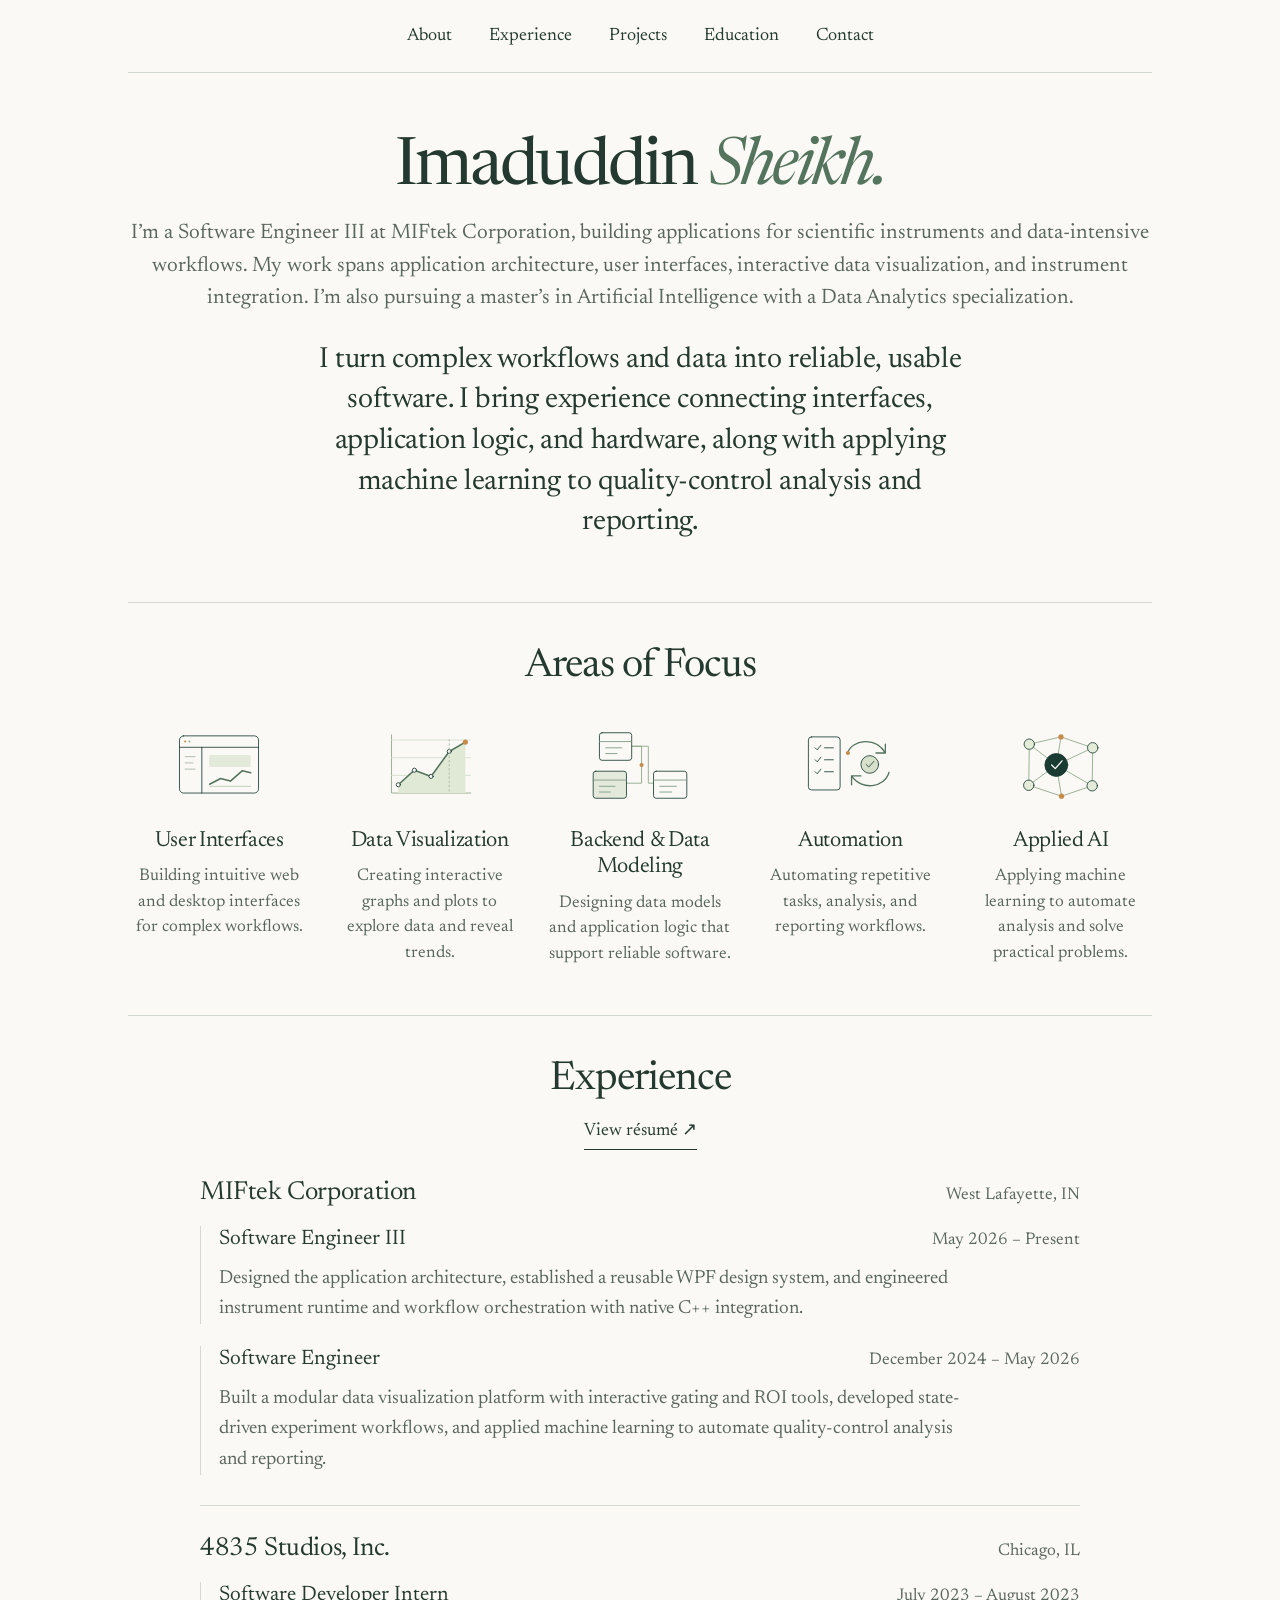
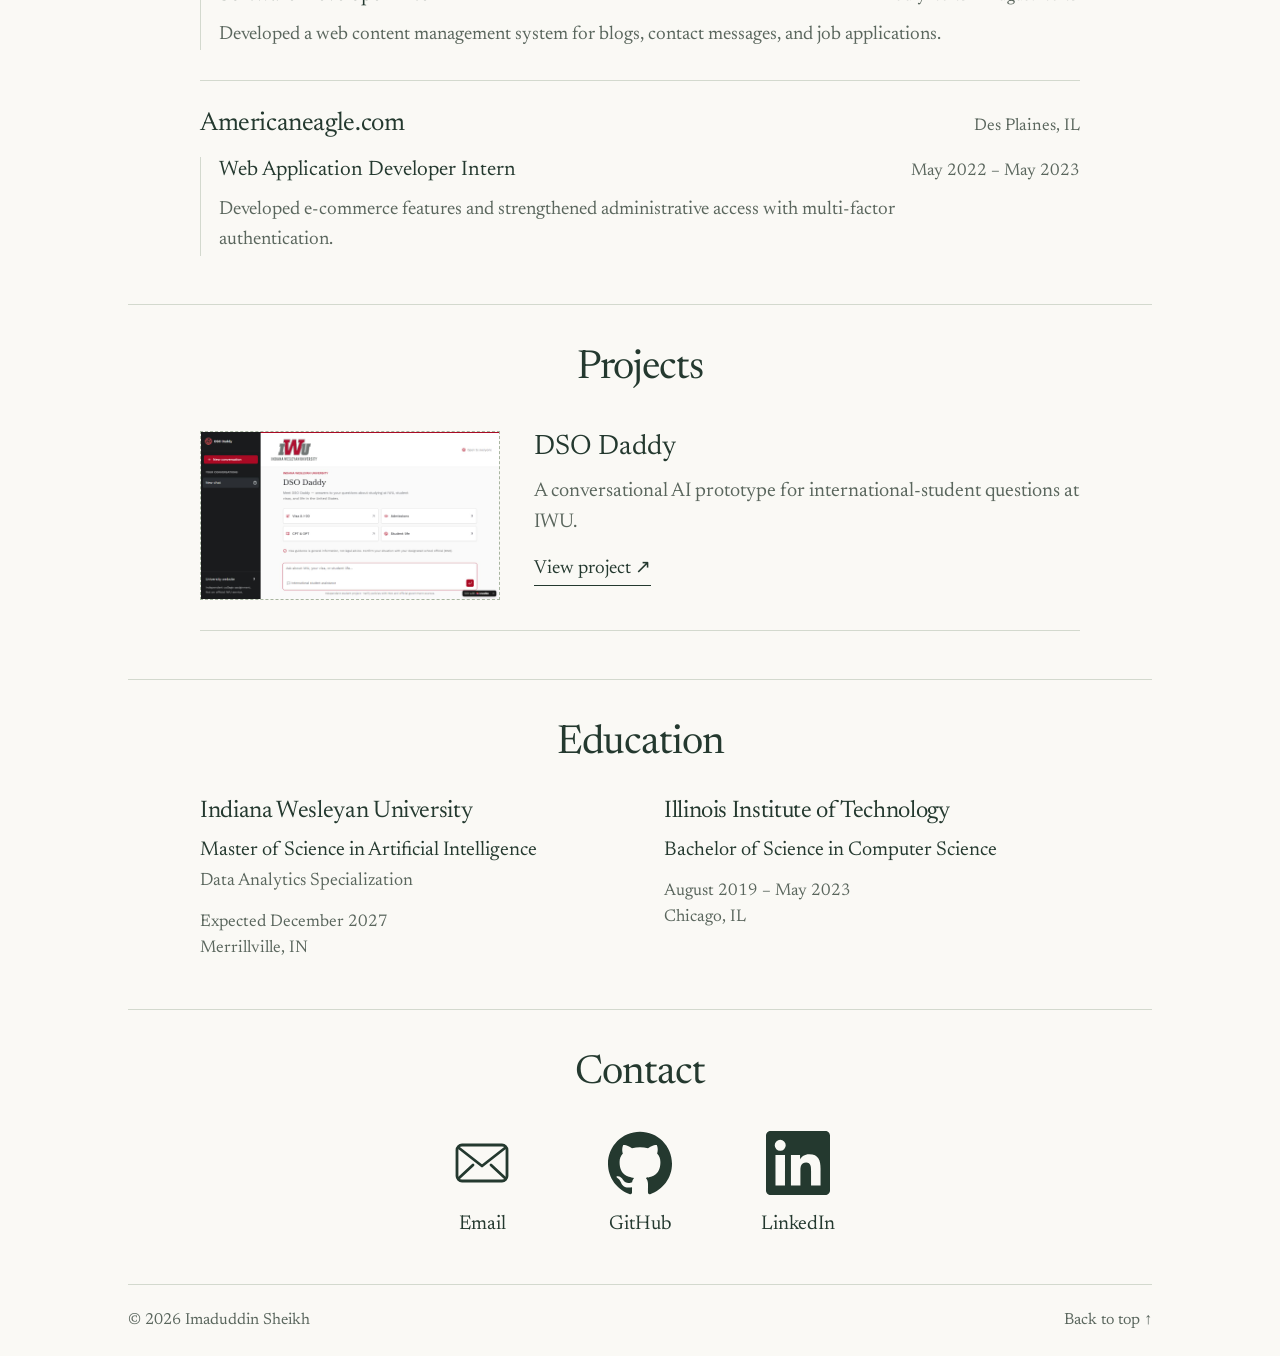
==== commit 2193d8d4: "Update approved professional intro and value statement" ====
--- a/index.html
+++ b/index.html
@@ -14,4 +14,4 @@
   <script src="assets/site.js" defer></script>
   <link rel="stylesheet" href="assets/project.css?v=20261026-spacing">
 </head>
-<body><a class="skip" href="#main">Skip to content</a><header class="site-nav"><nav aria-label="Main navigation"><a href="#about">About</a><a href="#experience">Experience</a><a href="#work">Projects</a><a href="#education">Education</a><a href="#contact">Contact</a></nav></header><div class="wrap"><main id="main"><section class="intro" id="about" aria-labelledby="intro-title"><h1 id="intro-title">Imaduddin <em>Sheikh.</em></h1><p class="profession">Software Engineer</p><p class="lead">I build reliable software that makes complex workflows and data easier to work with.</p></section><section class="section" aria-labelledby="focus-title"><h2 id="focus-title">Areas of Focus</h2><ul class="focus-grid"><li class="focus"><svg viewBox="0 0 200 170" aria-hidden="true" fill="none" stroke="#193b32" stroke-width="1.6" stroke-linecap="round" stroke-linejoin="round" ><rect x="24" y="28" width="152" height="110" rx="8" fill="#faf9f5"/><path d="M24 50H176M67 50V138"/><circle cx="35" cy="39" r="2" fill="#c68b48" stroke="none"/><circle cx="43" cy="39" r="2" fill="#97ae91" stroke="none"/><path d="M35 68H54M35 80H50M35 92H54" stroke="#a5b59f"/><rect x="81" y="65" width="80" height="23" rx="3" fill="#e4eadb" stroke="none"/><path d="M82 121L103 110L122 115L145 95L161 99" stroke="#54745d" stroke-width="3"/><path d="M82 125H161" stroke="#b8c7b0"/></svg><h3>User Interfaces</h3><p>Building intuitive web and desktop interfaces for complex workflows.</p></li><li class="focus"><svg viewBox="0 0 200 170" aria-hidden="true" fill="none" stroke="#193b32" stroke-width="1.6" stroke-linecap="round" stroke-linejoin="round"><path d="M26 26V138H178" stroke="#8ca285"/><path d="M26 104H178M26 70H178M26 36H178" stroke="#d4decd"/><path d="M39 122L70 94L102 106L137 58L168 40V138H39Z" fill="#e0e9d5" stroke="none"/><path d="M39 122L70 94L102 106L137 58L168 40" stroke="#54745d" stroke-width="3"/><g fill="#faf9f5"><circle cx="39" cy="122" r="4"/><circle cx="70" cy="94" r="4"/><circle cx="102" cy="106" r="4"/><circle cx="137" cy="58" r="4"/></g><circle cx="168" cy="40" r="5" fill="#c68b48" stroke="none"/><path d="M137 35V138" stroke="#a5b59f" stroke-dasharray="3 5"/></svg><h3>Data Visualization</h3><p>Creating interactive graphs and plots to explore data and reveal trends.</p></li><li class="focus"><svg viewBox="0 0 200 170" aria-hidden="true" fill="none" stroke="#193b32" stroke-width="1.6" stroke-linecap="round" stroke-linejoin="round"><path d="M84 48H116V119H136M84 48H103V119H64" stroke="#8ca285"/><rect x="22" y="22" width="62" height="53" rx="5" fill="#faf9f5"/><rect x="10" y="96" width="64" height="52" rx="5" fill="#e4eadb"/><rect x="126" y="96" width="64" height="52" rx="5" fill="#faf9f5"/><path d="M22 39H84M10 113H74M126 113H190M34 51H65M34 62H56M22 125H52M138 125H170M22 136H43M138 136H161" stroke="#78957e"/><circle cx="103" cy="84" r="4" fill="#c68b48" stroke="none"/></svg><h3>Backend &amp; Data Modeling</h3><p>Designing data models and application logic that support reliable software.</p></li><li class="focus"><svg viewBox="0 0 200 170" aria-hidden="true" fill="none" stroke="#193b32" stroke-width="1.6" stroke-linecap="round" stroke-linejoin="round"><rect x="20" y="30" width="61" height="102" rx="6" fill="#faf9f5"/><path d="M33 51L37 55L44 46M51 51H68M33 74L37 78L44 69M51 74H68M33 97L37 101L44 92M51 97H68"/><path d="M95 61C104 35 149 29 168 61M168 61V44M168 61H150M175 98C167 128 122 134 103 105M103 105V122M103 105H121" stroke="#54745d" stroke-width="2.5"/><circle cx="138" cy="83" r="17" fill="#d6e0cb"/><path d="M131 83L136 88L146 77"/><circle cx="96" cy="61" r="4" fill="#c68b48" stroke="none"/></svg><h3>Automation</h3><p>Automating repetitive tasks, analysis, and reporting workflows.</p></li><li class="focus"><svg viewBox="0 0 200 170" aria-hidden="true" fill="none" stroke="#193b32" stroke-width="1.6" stroke-linecap="round" stroke-linejoin="round" ><path d="M39 44L100 30L161 51M39 44L91 84L161 51M39 44L38 123L91 84L160 124L161 51M38 123L101 144L160 124M100 30L91 84L101 144" stroke="#8ca285"/><circle cx="91" cy="84" r="22" fill="#193b32"/><path d="M82 84L89 91L102 76" stroke="#faf9f5" stroke-width="2.5"/><g fill="#e4ecd9"><circle cx="39" cy="44" r="10"/><circle cx="161" cy="51" r="10"/><circle cx="38" cy="123" r="10"/><circle cx="160" cy="124" r="10"/></g><g fill="#c68b48" stroke="none"><circle cx="100" cy="30" r="5"/><circle cx="101" cy="144" r="5"/></g></svg><h3>Applied AI</h3><p>Applying machine learning to automate analysis and solve practical problems.</p></li></ul></section><section class="section" id="experience" aria-labelledby="experience-title"><div class="section-heading"><h2 id="experience-title">Experience</h2><a class="resume-link" href="assets/imaduddin-sheikh-resume.pdf" target="_blank" rel="noopener" aria-label="View résumé (PDF, opens in a new tab)">View résumé ↗</a></div><div class="employers"><article class="employer"><div class="employer-header"><h3>MIFtek Corporation</h3><p class="location">West Lafayette, IN</p></div><div class="position"><div class="position-heading"><h4>Software Engineer III</h4><p class="dates">May 2026 – Present</p></div><p class="summary">Designed the application architecture, established a reusable WPF design system, and engineered instrument runtime and workflow orchestration with native C++ integration.</p></div><div class="position"><div class="position-heading"><h4>Software Engineer</h4><p class="dates">December 2024 – May 2026</p></div><p class="summary">Built a modular data visualization platform with interactive gating and ROI tools, developed state-driven experiment workflows, and applied machine learning to automate quality-control analysis and reporting.</p></div></article><article class="employer"><div class="employer-header"><h3>4835 Studios, Inc.</h3><p class="location">Chicago, IL</p></div><div class="position"><div class="position-heading"><h4>Software Developer Intern</h4><p class="dates">July 2023 – August 2023</p></div><p class="summary">Developed a web content management system for blogs, contact messages, and job applications.</p></div></article><article class="employer"><div class="employer-header"><h3>Americaneagle.com</h3><p class="location">Des Plaines, IL</p></div><div class="position"><div class="position-heading"><h4>Web Application Developer Intern</h4><p class="dates">May 2022 – May 2023</p></div><p class="summary">Developed e-commerce features and strengthened administrative access with multi-factor authentication.</p></div></article></div></section><section class="section" id="work" aria-labelledby="work-title"><h2 id="work-title">Projects</h2><article class="artifact-feature"><a class="artifact-thumbnail" href="international-student-assistant.html" aria-label="Open DSO Daddy case study"><img src="assets/assistant-preview.png" alt="Preview of the DSO Daddy international-student assistant interface."></a><div class="artifact-teaser"><h3><a href="international-student-assistant.html">DSO Daddy</a></h3><p class="artifact-summary">A conversational AI prototype for international-student questions at IWU.</p><a class="project-link" href="international-student-assistant.html">View project ↗</a></div></article></section><section class="section" id="education" aria-labelledby="education-title"><h2 id="education-title">Education</h2><div class="education-grid"><article class="education-entry"><h3>Indiana Wesleyan University</h3><p class="degree">Master of Science in Artificial Intelligence</p><p class="specialization">Data Analytics Specialization</p><div class="education-meta"><p>Expected December 2027</p><p>Merrillville, IN</p></div></article><article class="education-entry"><h3>Illinois Institute of Technology</h3><p class="degree">Bachelor of Science in Computer Science</p><div class="education-meta"><p>August 2019 – May 2023</p><p>Chicago, IL</p></div></article></div></section><section class="section" id="contact" aria-labelledby="contact-title"><h2 id="contact-title">Contact</h2><div class="contact-row"><a class="contact-link" href="mailto:imaduddin.sheikh92@gmail.com"><svg viewBox="0 0 64 64" fill="none" stroke="currentColor" stroke-width="2.8" stroke-linecap="round" stroke-linejoin="round" aria-hidden="true"><rect x="7" y="14" width="50" height="36" rx="5"/><path d="M9 17L32 35L55 17M9 47L23 34M55 47L41 34"/></svg><span>Email</span></a><a class="contact-link" href="https://github.com/isheikh8492"><svg viewBox="0 0 24 24" fill="currentColor" aria-hidden="true"><path d="M12 .297C5.37.297 0 5.67 0 12.297c0 5.303 3.438 9.8 8.205 11.385.6.113.82-.258.82-.577 0-.285-.01-1.04-.015-2.04-3.338.725-4.043-1.61-4.043-1.61-.546-1.387-1.333-1.756-1.333-1.756-1.09-.745.083-.73.083-.73 1.205.085 1.84 1.237 1.84 1.237 1.07 1.835 2.807 1.305 3.492.998.108-.775.42-1.305.763-1.605-2.665-.303-5.467-1.334-5.467-5.93 0-1.31.468-2.38 1.235-3.22-.123-.303-.535-1.523.118-3.176 0 0 1.008-.323 3.3 1.23a11.52 11.52 0 013.003-.404c1.02.005 2.047.138 3.003.404 2.29-1.553 3.296-1.23 3.296-1.23.655 1.653.243 2.873.12 3.176.77.84 1.233 1.91 1.233 3.22 0 4.61-2.807 5.624-5.48 5.92.43.372.823 1.102.823 2.222 0 1.606-.015 2.896-.015 3.29 0 .32.216.694.825.576C20.565 22.092 24 17.592 24 12.297c0-6.627-5.373-12-12-12"/></svg><span>GitHub</span></a><a class="contact-link" href="https://www.linkedin.com/in/imaduddin-sheikh/"><svg viewBox="0 0 24 24" fill="currentColor" aria-hidden="true"><path d="M20.447 20.452h-3.554v-5.569c0-1.328-.027-3.037-1.852-3.037-1.853 0-2.136 1.445-2.136 2.939v5.667H9.351V9h3.414v1.561h.049c.476-.9 1.637-1.85 3.37-1.85 3.601 0 4.267 2.37 4.267 5.455v6.286zM5.337 7.433a2.062 2.062 0 110-4.124 2.062 2.062 0 010 4.124zM7.119 20.452H3.555V9h3.564v11.452zM22.225 0H1.771C.792 0 0 .774 0 1.729v20.542C0 23.227.792 24 1.771 24h20.451C23.2 24 24 23.227 24 22.271V1.729C24 .774 23.2 0 22.222 0h.003z"/></svg><span>LinkedIn</span></a></div></section></main><footer><span>© <span data-year>2026</span> Imaduddin Sheikh</span><a href="#about">Back to top ↑</a></footer></div></body></html>+<body><a class="skip" href="#main">Skip to content</a><header class="site-nav"><nav aria-label="Main navigation"><a href="#about">About</a><a href="#experience">Experience</a><a href="#work">Projects</a><a href="#education">Education</a><a href="#contact">Contact</a></nav></header><div class="wrap"><main id="main"><section class="intro" id="about" aria-labelledby="intro-title"><h1 id="intro-title">Imaduddin <em>Sheikh.</em></h1><p class="profession">I’m a Software Engineer III at MIFtek Corporation, building applications for scientific instruments and data-intensive workflows. My work spans application architecture, user interfaces, interactive data visualization, and instrument integration. I’m also pursuing a master’s in Artificial Intelligence with a Data Analytics specialization.</p><p class="lead">I turn complex workflows and data into reliable, usable software. I bring experience connecting interfaces, application logic, and hardware, along with applying machine learning to quality-control analysis and reporting.</p></section><section class="section" aria-labelledby="focus-title"><h2 id="focus-title">Areas of Focus</h2><ul class="focus-grid"><li class="focus"><svg viewBox="0 0 200 170" aria-hidden="true" fill="none" stroke="#193b32" stroke-width="1.6" stroke-linecap="round" stroke-linejoin="round" ><rect x="24" y="28" width="152" height="110" rx="8" fill="#faf9f5"/><path d="M24 50H176M67 50V138"/><circle cx="35" cy="39" r="2" fill="#c68b48" stroke="none"/><circle cx="43" cy="39" r="2" fill="#97ae91" stroke="none"/><path d="M35 68H54M35 80H50M35 92H54" stroke="#a5b59f"/><rect x="81" y="65" width="80" height="23" rx="3" fill="#e4eadb" stroke="none"/><path d="M82 121L103 110L122 115L145 95L161 99" stroke="#54745d" stroke-width="3"/><path d="M82 125H161" stroke="#b8c7b0"/></svg><h3>User Interfaces</h3><p>Building intuitive web and desktop interfaces for complex workflows.</p></li><li class="focus"><svg viewBox="0 0 200 170" aria-hidden="true" fill="none" stroke="#193b32" stroke-width="1.6" stroke-linecap="round" stroke-linejoin="round"><path d="M26 26V138H178" stroke="#8ca285"/><path d="M26 104H178M26 70H178M26 36H178" stroke="#d4decd"/><path d="M39 122L70 94L102 106L137 58L168 40V138H39Z" fill="#e0e9d5" stroke="none"/><path d="M39 122L70 94L102 106L137 58L168 40" stroke="#54745d" stroke-width="3"/><g fill="#faf9f5"><circle cx="39" cy="122" r="4"/><circle cx="70" cy="94" r="4"/><circle cx="102" cy="106" r="4"/><circle cx="137" cy="58" r="4"/></g><circle cx="168" cy="40" r="5" fill="#c68b48" stroke="none"/><path d="M137 35V138" stroke="#a5b59f" stroke-dasharray="3 5"/></svg><h3>Data Visualization</h3><p>Creating interactive graphs and plots to explore data and reveal trends.</p></li><li class="focus"><svg viewBox="0 0 200 170" aria-hidden="true" fill="none" stroke="#193b32" stroke-width="1.6" stroke-linecap="round" stroke-linejoin="round"><path d="M84 48H116V119H136M84 48H103V119H64" stroke="#8ca285"/><rect x="22" y="22" width="62" height="53" rx="5" fill="#faf9f5"/><rect x="10" y="96" width="64" height="52" rx="5" fill="#e4eadb"/><rect x="126" y="96" width="64" height="52" rx="5" fill="#faf9f5"/><path d="M22 39H84M10 113H74M126 113H190M34 51H65M34 62H56M22 125H52M138 125H170M22 136H43M138 136H161" stroke="#78957e"/><circle cx="103" cy="84" r="4" fill="#c68b48" stroke="none"/></svg><h3>Backend &amp; Data Modeling</h3><p>Designing data models and application logic that support reliable software.</p></li><li class="focus"><svg viewBox="0 0 200 170" aria-hidden="true" fill="none" stroke="#193b32" stroke-width="1.6" stroke-linecap="round" stroke-linejoin="round"><rect x="20" y="30" width="61" height="102" rx="6" fill="#faf9f5"/><path d="M33 51L37 55L44 46M51 51H68M33 74L37 78L44 69M51 74H68M33 97L37 101L44 92M51 97H68"/><path d="M95 61C104 35 149 29 168 61M168 61V44M168 61H150M175 98C167 128 122 134 103 105M103 105V122M103 105H121" stroke="#54745d" stroke-width="2.5"/><circle cx="138" cy="83" r="17" fill="#d6e0cb"/><path d="M131 83L136 88L146 77"/><circle cx="96" cy="61" r="4" fill="#c68b48" stroke="none"/></svg><h3>Automation</h3><p>Automating repetitive tasks, analysis, and reporting workflows.</p></li><li class="focus"><svg viewBox="0 0 200 170" aria-hidden="true" fill="none" stroke="#193b32" stroke-width="1.6" stroke-linecap="round" stroke-linejoin="round" ><path d="M39 44L100 30L161 51M39 44L91 84L161 51M39 44L38 123L91 84L160 124L161 51M38 123L101 144L160 124M100 30L91 84L101 144" stroke="#8ca285"/><circle cx="91" cy="84" r="22" fill="#193b32"/><path d="M82 84L89 91L102 76" stroke="#faf9f5" stroke-width="2.5"/><g fill="#e4ecd9"><circle cx="39" cy="44" r="10"/><circle cx="161" cy="51" r="10"/><circle cx="38" cy="123" r="10"/><circle cx="160" cy="124" r="10"/></g><g fill="#c68b48" stroke="none"><circle cx="100" cy="30" r="5"/><circle cx="101" cy="144" r="5"/></g></svg><h3>Applied AI</h3><p>Applying machine learning to automate analysis and solve practical problems.</p></li></ul></section><section class="section" id="experience" aria-labelledby="experience-title"><div class="section-heading"><h2 id="experience-title">Experience</h2><a class="resume-link" href="assets/imaduddin-sheikh-resume.pdf" target="_blank" rel="noopener" aria-label="View résumé (PDF, opens in a new tab)">View résumé ↗</a></div><div class="employers"><article class="employer"><div class="employer-header"><h3>MIFtek Corporation</h3><p class="location">West Lafayette, IN</p></div><div class="position"><div class="position-heading"><h4>Software Engineer III</h4><p class="dates">May 2026 – Present</p></div><p class="summary">Designed the application architecture, established a reusable WPF design system, and engineered instrument runtime and workflow orchestration with native C++ integration.</p></div><div class="position"><div class="position-heading"><h4>Software Engineer</h4><p class="dates">December 2024 – May 2026</p></div><p class="summary">Built a modular data visualization platform with interactive gating and ROI tools, developed state-driven experiment workflows, and applied machine learning to automate quality-control analysis and reporting.</p></div></article><article class="employer"><div class="employer-header"><h3>4835 Studios, Inc.</h3><p class="location">Chicago, IL</p></div><div class="position"><div class="position-heading"><h4>Software Developer Intern</h4><p class="dates">July 2023 – August 2023</p></div><p class="summary">Developed a web content management system for blogs, contact messages, and job applications.</p></div></article><article class="employer"><div class="employer-header"><h3>Americaneagle.com</h3><p class="location">Des Plaines, IL</p></div><div class="position"><div class="position-heading"><h4>Web Application Developer Intern</h4><p class="dates">May 2022 – May 2023</p></div><p class="summary">Developed e-commerce features and strengthened administrative access with multi-factor authentication.</p></div></article></div></section><section class="section" id="work" aria-labelledby="work-title"><h2 id="work-title">Projects</h2><article class="artifact-feature"><a class="artifact-thumbnail" href="international-student-assistant.html" aria-label="Open DSO Daddy case study"><img src="assets/assistant-preview.png" alt="Preview of the DSO Daddy international-student assistant interface."></a><div class="artifact-teaser"><h3><a href="international-student-assistant.html">DSO Daddy</a></h3><p class="artifact-summary">A conversational AI prototype for international-student questions at IWU.</p><a class="project-link" href="international-student-assistant.html">View project ↗</a></div></article></section><section class="section" id="education" aria-labelledby="education-title"><h2 id="education-title">Education</h2><div class="education-grid"><article class="education-entry"><h3>Indiana Wesleyan University</h3><p class="degree">Master of Science in Artificial Intelligence</p><p class="specialization">Data Analytics Specialization</p><div class="education-meta"><p>Expected December 2027</p><p>Merrillville, IN</p></div></article><article class="education-entry"><h3>Illinois Institute of Technology</h3><p class="degree">Bachelor of Science in Computer Science</p><div class="education-meta"><p>August 2019 – May 2023</p><p>Chicago, IL</p></div></article></div></section><section class="section" id="contact" aria-labelledby="contact-title"><h2 id="contact-title">Contact</h2><div class="contact-row"><a class="contact-link" href="mailto:imaduddin.sheikh92@gmail.com"><svg viewBox="0 0 64 64" fill="none" stroke="currentColor" stroke-width="2.8" stroke-linecap="round" stroke-linejoin="round" aria-hidden="true"><rect x="7" y="14" width="50" height="36" rx="5"/><path d="M9 17L32 35L55 17M9 47L23 34M55 47L41 34"/></svg><span>Email</span></a><a class="contact-link" href="https://github.com/isheikh8492"><svg viewBox="0 0 24 24" fill="currentColor" aria-hidden="true"><path d="M12 .297C5.37.297 0 5.67 0 12.297c0 5.303 3.438 9.8 8.205 11.385.6.113.82-.258.82-.577 0-.285-.01-1.04-.015-2.04-3.338.725-4.043-1.61-4.043-1.61-.546-1.387-1.333-1.756-1.333-1.756-1.09-.745.083-.73.083-.73 1.205.085 1.84 1.237 1.84 1.237 1.07 1.835 2.807 1.305 3.492.998.108-.775.42-1.305.763-1.605-2.665-.303-5.467-1.334-5.467-5.93 0-1.31.468-2.38 1.235-3.22-.123-.303-.535-1.523.118-3.176 0 0 1.008-.323 3.3 1.23a11.52 11.52 0 013.003-.404c1.02.005 2.047.138 3.003.404 2.29-1.553 3.296-1.23 3.296-1.23.655 1.653.243 2.873.12 3.176.77.84 1.233 1.91 1.233 3.22 0 4.61-2.807 5.624-5.48 5.92.43.372.823 1.102.823 2.222 0 1.606-.015 2.896-.015 3.29 0 .32.216.694.825.576C20.565 22.092 24 17.592 24 12.297c0-6.627-5.373-12-12-12"/></svg><span>GitHub</span></a><a class="contact-link" href="https://www.linkedin.com/in/imaduddin-sheikh/"><svg viewBox="0 0 24 24" fill="currentColor" aria-hidden="true"><path d="M20.447 20.452h-3.554v-5.569c0-1.328-.027-3.037-1.852-3.037-1.853 0-2.136 1.445-2.136 2.939v5.667H9.351V9h3.414v1.561h.049c.476-.9 1.637-1.85 3.37-1.85 3.601 0 4.267 2.37 4.267 5.455v6.286zM5.337 7.433a2.062 2.062 0 110-4.124 2.062 2.062 0 010 4.124zM7.119 20.452H3.555V9h3.564v11.452zM22.225 0H1.771C.792 0 0 .774 0 1.729v20.542C0 23.227.792 24 1.771 24h20.451C23.2 24 24 23.227 24 22.271V1.729C24 .774 23.2 0 22.222 0h.003z"/></svg><span>LinkedIn</span></a></div></section></main><footer><span>© <span data-year>2026</span> Imaduddin Sheikh</span><a href="#about">Back to top ↑</a></footer></div></body></html>
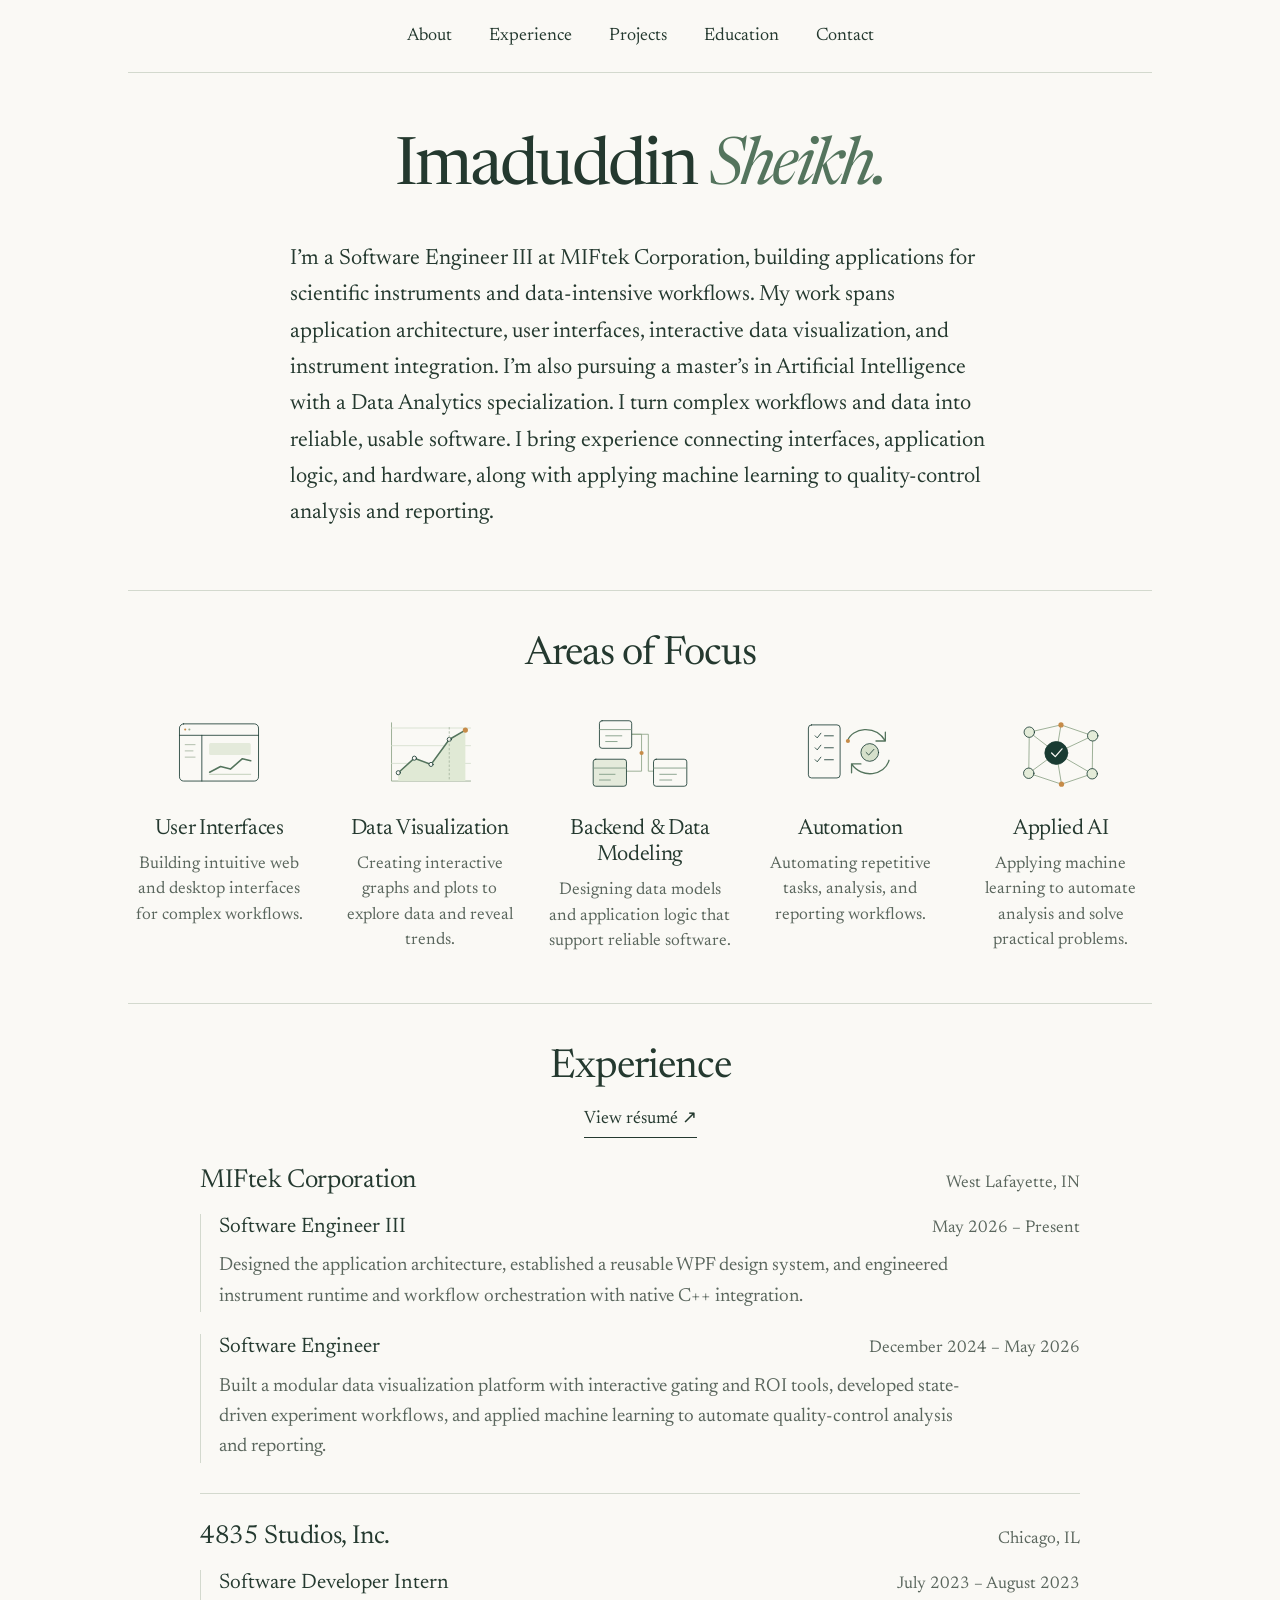
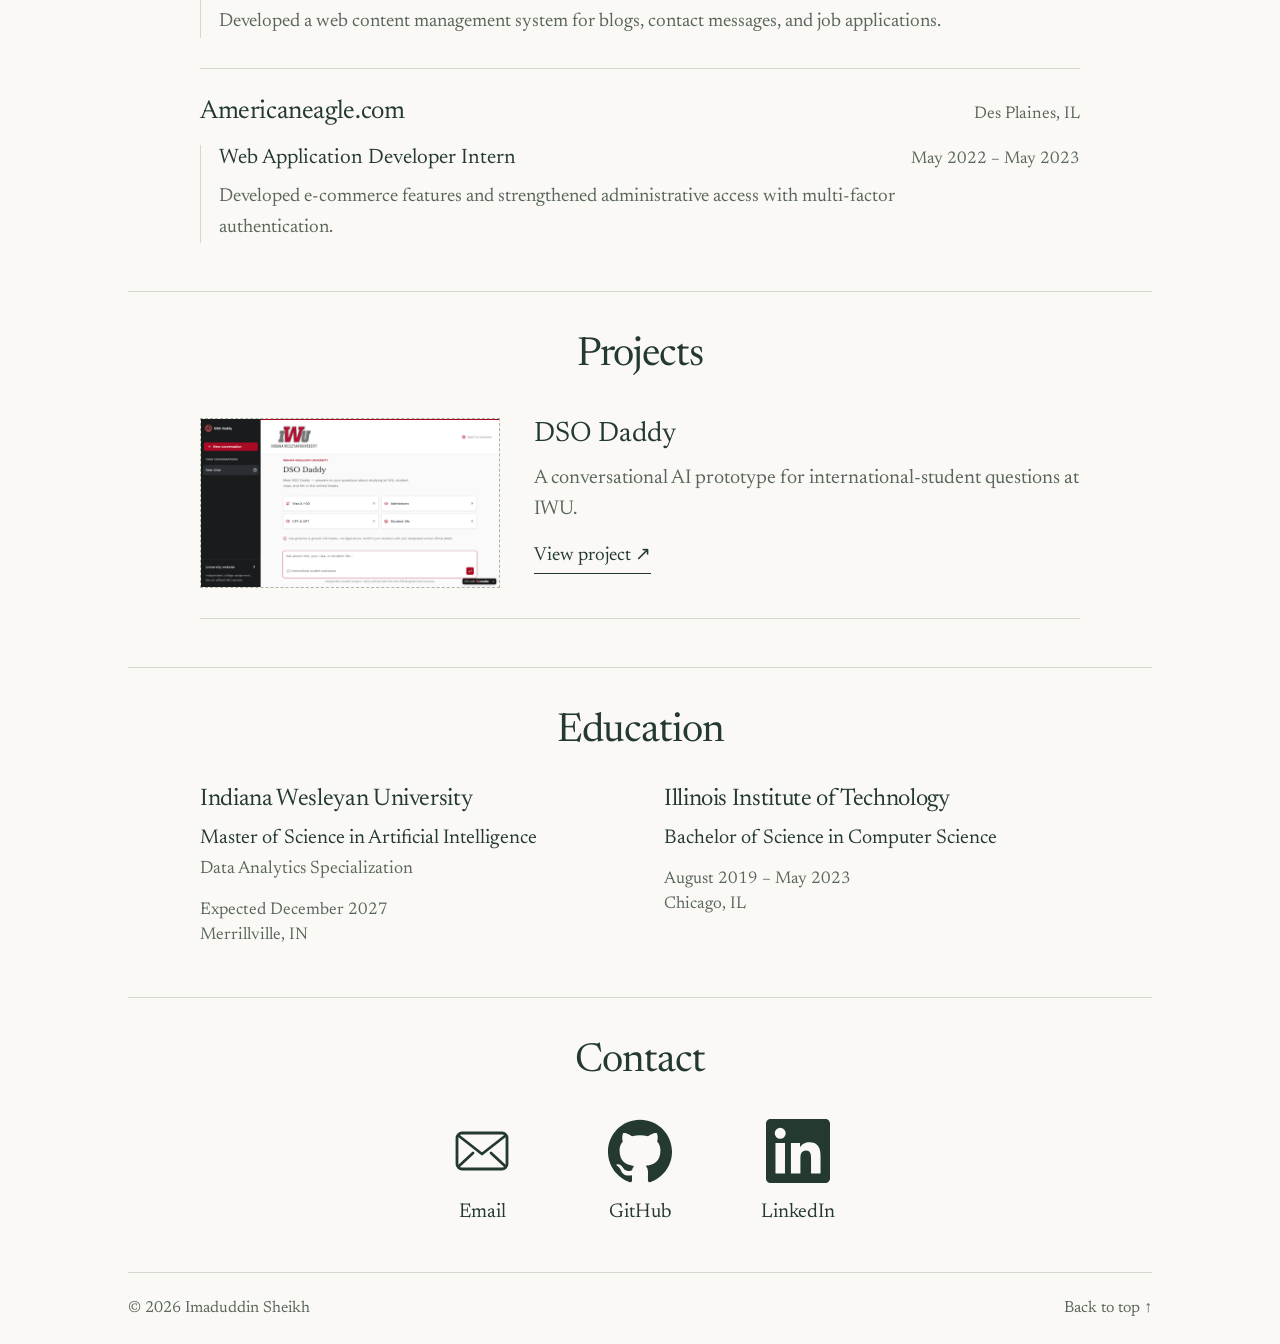
==== commit 83191116: "Consolidate introduction into one readable text block" ====
--- a/index.html
+++ b/index.html
@@ -10,8 +10,8 @@
   <meta property="og:type" content="website">
   <title>Imaduddin Sheikh — Software Engineer</title>
   <link rel="icon" type="image/svg+xml" href="assets/favicon.svg">
-  <link rel="stylesheet" href="assets/styles.css?v=20261026-cohesive">
+  <link rel="stylesheet" href="assets/styles.css?v=20261026-intro-block">
   <script src="assets/site.js" defer></script>
   <link rel="stylesheet" href="assets/project.css?v=20261026-spacing">
 </head>
-<body><a class="skip" href="#main">Skip to content</a><header class="site-nav"><nav aria-label="Main navigation"><a href="#about">About</a><a href="#experience">Experience</a><a href="#work">Projects</a><a href="#education">Education</a><a href="#contact">Contact</a></nav></header><div class="wrap"><main id="main"><section class="intro" id="about" aria-labelledby="intro-title"><h1 id="intro-title">Imaduddin <em>Sheikh.</em></h1><p class="profession">I’m a Software Engineer III at MIFtek Corporation, building applications for scientific instruments and data-intensive workflows. My work spans application architecture, user interfaces, interactive data visualization, and instrument integration. I’m also pursuing a master’s in Artificial Intelligence with a Data Analytics specialization.</p><p class="lead">I turn complex workflows and data into reliable, usable software. I bring experience connecting interfaces, application logic, and hardware, along with applying machine learning to quality-control analysis and reporting.</p></section><section class="section" aria-labelledby="focus-title"><h2 id="focus-title">Areas of Focus</h2><ul class="focus-grid"><li class="focus"><svg viewBox="0 0 200 170" aria-hidden="true" fill="none" stroke="#193b32" stroke-width="1.6" stroke-linecap="round" stroke-linejoin="round" ><rect x="24" y="28" width="152" height="110" rx="8" fill="#faf9f5"/><path d="M24 50H176M67 50V138"/><circle cx="35" cy="39" r="2" fill="#c68b48" stroke="none"/><circle cx="43" cy="39" r="2" fill="#97ae91" stroke="none"/><path d="M35 68H54M35 80H50M35 92H54" stroke="#a5b59f"/><rect x="81" y="65" width="80" height="23" rx="3" fill="#e4eadb" stroke="none"/><path d="M82 121L103 110L122 115L145 95L161 99" stroke="#54745d" stroke-width="3"/><path d="M82 125H161" stroke="#b8c7b0"/></svg><h3>User Interfaces</h3><p>Building intuitive web and desktop interfaces for complex workflows.</p></li><li class="focus"><svg viewBox="0 0 200 170" aria-hidden="true" fill="none" stroke="#193b32" stroke-width="1.6" stroke-linecap="round" stroke-linejoin="round"><path d="M26 26V138H178" stroke="#8ca285"/><path d="M26 104H178M26 70H178M26 36H178" stroke="#d4decd"/><path d="M39 122L70 94L102 106L137 58L168 40V138H39Z" fill="#e0e9d5" stroke="none"/><path d="M39 122L70 94L102 106L137 58L168 40" stroke="#54745d" stroke-width="3"/><g fill="#faf9f5"><circle cx="39" cy="122" r="4"/><circle cx="70" cy="94" r="4"/><circle cx="102" cy="106" r="4"/><circle cx="137" cy="58" r="4"/></g><circle cx="168" cy="40" r="5" fill="#c68b48" stroke="none"/><path d="M137 35V138" stroke="#a5b59f" stroke-dasharray="3 5"/></svg><h3>Data Visualization</h3><p>Creating interactive graphs and plots to explore data and reveal trends.</p></li><li class="focus"><svg viewBox="0 0 200 170" aria-hidden="true" fill="none" stroke="#193b32" stroke-width="1.6" stroke-linecap="round" stroke-linejoin="round"><path d="M84 48H116V119H136M84 48H103V119H64" stroke="#8ca285"/><rect x="22" y="22" width="62" height="53" rx="5" fill="#faf9f5"/><rect x="10" y="96" width="64" height="52" rx="5" fill="#e4eadb"/><rect x="126" y="96" width="64" height="52" rx="5" fill="#faf9f5"/><path d="M22 39H84M10 113H74M126 113H190M34 51H65M34 62H56M22 125H52M138 125H170M22 136H43M138 136H161" stroke="#78957e"/><circle cx="103" cy="84" r="4" fill="#c68b48" stroke="none"/></svg><h3>Backend &amp; Data Modeling</h3><p>Designing data models and application logic that support reliable software.</p></li><li class="focus"><svg viewBox="0 0 200 170" aria-hidden="true" fill="none" stroke="#193b32" stroke-width="1.6" stroke-linecap="round" stroke-linejoin="round"><rect x="20" y="30" width="61" height="102" rx="6" fill="#faf9f5"/><path d="M33 51L37 55L44 46M51 51H68M33 74L37 78L44 69M51 74H68M33 97L37 101L44 92M51 97H68"/><path d="M95 61C104 35 149 29 168 61M168 61V44M168 61H150M175 98C167 128 122 134 103 105M103 105V122M103 105H121" stroke="#54745d" stroke-width="2.5"/><circle cx="138" cy="83" r="17" fill="#d6e0cb"/><path d="M131 83L136 88L146 77"/><circle cx="96" cy="61" r="4" fill="#c68b48" stroke="none"/></svg><h3>Automation</h3><p>Automating repetitive tasks, analysis, and reporting workflows.</p></li><li class="focus"><svg viewBox="0 0 200 170" aria-hidden="true" fill="none" stroke="#193b32" stroke-width="1.6" stroke-linecap="round" stroke-linejoin="round" ><path d="M39 44L100 30L161 51M39 44L91 84L161 51M39 44L38 123L91 84L160 124L161 51M38 123L101 144L160 124M100 30L91 84L101 144" stroke="#8ca285"/><circle cx="91" cy="84" r="22" fill="#193b32"/><path d="M82 84L89 91L102 76" stroke="#faf9f5" stroke-width="2.5"/><g fill="#e4ecd9"><circle cx="39" cy="44" r="10"/><circle cx="161" cy="51" r="10"/><circle cx="38" cy="123" r="10"/><circle cx="160" cy="124" r="10"/></g><g fill="#c68b48" stroke="none"><circle cx="100" cy="30" r="5"/><circle cx="101" cy="144" r="5"/></g></svg><h3>Applied AI</h3><p>Applying machine learning to automate analysis and solve practical problems.</p></li></ul></section><section class="section" id="experience" aria-labelledby="experience-title"><div class="section-heading"><h2 id="experience-title">Experience</h2><a class="resume-link" href="assets/imaduddin-sheikh-resume.pdf" target="_blank" rel="noopener" aria-label="View résumé (PDF, opens in a new tab)">View résumé ↗</a></div><div class="employers"><article class="employer"><div class="employer-header"><h3>MIFtek Corporation</h3><p class="location">West Lafayette, IN</p></div><div class="position"><div class="position-heading"><h4>Software Engineer III</h4><p class="dates">May 2026 – Present</p></div><p class="summary">Designed the application architecture, established a reusable WPF design system, and engineered instrument runtime and workflow orchestration with native C++ integration.</p></div><div class="position"><div class="position-heading"><h4>Software Engineer</h4><p class="dates">December 2024 – May 2026</p></div><p class="summary">Built a modular data visualization platform with interactive gating and ROI tools, developed state-driven experiment workflows, and applied machine learning to automate quality-control analysis and reporting.</p></div></article><article class="employer"><div class="employer-header"><h3>4835 Studios, Inc.</h3><p class="location">Chicago, IL</p></div><div class="position"><div class="position-heading"><h4>Software Developer Intern</h4><p class="dates">July 2023 – August 2023</p></div><p class="summary">Developed a web content management system for blogs, contact messages, and job applications.</p></div></article><article class="employer"><div class="employer-header"><h3>Americaneagle.com</h3><p class="location">Des Plaines, IL</p></div><div class="position"><div class="position-heading"><h4>Web Application Developer Intern</h4><p class="dates">May 2022 – May 2023</p></div><p class="summary">Developed e-commerce features and strengthened administrative access with multi-factor authentication.</p></div></article></div></section><section class="section" id="work" aria-labelledby="work-title"><h2 id="work-title">Projects</h2><article class="artifact-feature"><a class="artifact-thumbnail" href="international-student-assistant.html" aria-label="Open DSO Daddy case study"><img src="assets/assistant-preview.png" alt="Preview of the DSO Daddy international-student assistant interface."></a><div class="artifact-teaser"><h3><a href="international-student-assistant.html">DSO Daddy</a></h3><p class="artifact-summary">A conversational AI prototype for international-student questions at IWU.</p><a class="project-link" href="international-student-assistant.html">View project ↗</a></div></article></section><section class="section" id="education" aria-labelledby="education-title"><h2 id="education-title">Education</h2><div class="education-grid"><article class="education-entry"><h3>Indiana Wesleyan University</h3><p class="degree">Master of Science in Artificial Intelligence</p><p class="specialization">Data Analytics Specialization</p><div class="education-meta"><p>Expected December 2027</p><p>Merrillville, IN</p></div></article><article class="education-entry"><h3>Illinois Institute of Technology</h3><p class="degree">Bachelor of Science in Computer Science</p><div class="education-meta"><p>August 2019 – May 2023</p><p>Chicago, IL</p></div></article></div></section><section class="section" id="contact" aria-labelledby="contact-title"><h2 id="contact-title">Contact</h2><div class="contact-row"><a class="contact-link" href="mailto:imaduddin.sheikh92@gmail.com"><svg viewBox="0 0 64 64" fill="none" stroke="currentColor" stroke-width="2.8" stroke-linecap="round" stroke-linejoin="round" aria-hidden="true"><rect x="7" y="14" width="50" height="36" rx="5"/><path d="M9 17L32 35L55 17M9 47L23 34M55 47L41 34"/></svg><span>Email</span></a><a class="contact-link" href="https://github.com/isheikh8492"><svg viewBox="0 0 24 24" fill="currentColor" aria-hidden="true"><path d="M12 .297C5.37.297 0 5.67 0 12.297c0 5.303 3.438 9.8 8.205 11.385.6.113.82-.258.82-.577 0-.285-.01-1.04-.015-2.04-3.338.725-4.043-1.61-4.043-1.61-.546-1.387-1.333-1.756-1.333-1.756-1.09-.745.083-.73.083-.73 1.205.085 1.84 1.237 1.84 1.237 1.07 1.835 2.807 1.305 3.492.998.108-.775.42-1.305.763-1.605-2.665-.303-5.467-1.334-5.467-5.93 0-1.31.468-2.38 1.235-3.22-.123-.303-.535-1.523.118-3.176 0 0 1.008-.323 3.3 1.23a11.52 11.52 0 013.003-.404c1.02.005 2.047.138 3.003.404 2.29-1.553 3.296-1.23 3.296-1.23.655 1.653.243 2.873.12 3.176.77.84 1.233 1.91 1.233 3.22 0 4.61-2.807 5.624-5.48 5.92.43.372.823 1.102.823 2.222 0 1.606-.015 2.896-.015 3.29 0 .32.216.694.825.576C20.565 22.092 24 17.592 24 12.297c0-6.627-5.373-12-12-12"/></svg><span>GitHub</span></a><a class="contact-link" href="https://www.linkedin.com/in/imaduddin-sheikh/"><svg viewBox="0 0 24 24" fill="currentColor" aria-hidden="true"><path d="M20.447 20.452h-3.554v-5.569c0-1.328-.027-3.037-1.852-3.037-1.853 0-2.136 1.445-2.136 2.939v5.667H9.351V9h3.414v1.561h.049c.476-.9 1.637-1.85 3.37-1.85 3.601 0 4.267 2.37 4.267 5.455v6.286zM5.337 7.433a2.062 2.062 0 110-4.124 2.062 2.062 0 010 4.124zM7.119 20.452H3.555V9h3.564v11.452zM22.225 0H1.771C.792 0 0 .774 0 1.729v20.542C0 23.227.792 24 1.771 24h20.451C23.2 24 24 23.227 24 22.271V1.729C24 .774 23.2 0 22.222 0h.003z"/></svg><span>LinkedIn</span></a></div></section></main><footer><span>© <span data-year>2026</span> Imaduddin Sheikh</span><a href="#about">Back to top ↑</a></footer></div></body></html>+<body><a class="skip" href="#main">Skip to content</a><header class="site-nav"><nav aria-label="Main navigation"><a href="#about">About</a><a href="#experience">Experience</a><a href="#work">Projects</a><a href="#education">Education</a><a href="#contact">Contact</a></nav></header><div class="wrap"><main id="main"><section class="intro" id="about" aria-labelledby="intro-title"><h1 id="intro-title">Imaduddin <em>Sheikh.</em></h1><p class="intro-copy">I’m a Software Engineer III at MIFtek Corporation, building applications for scientific instruments and data-intensive workflows. My work spans application architecture, user interfaces, interactive data visualization, and instrument integration. I’m also pursuing a master’s in Artificial Intelligence with a Data Analytics specialization. I turn complex workflows and data into reliable, usable software. I bring experience connecting interfaces, application logic, and hardware, along with applying machine learning to quality-control analysis and reporting.</p></section><section class="section" aria-labelledby="focus-title"><h2 id="focus-title">Areas of Focus</h2><ul class="focus-grid"><li class="focus"><svg viewBox="0 0 200 170" aria-hidden="true" fill="none" stroke="#193b32" stroke-width="1.6" stroke-linecap="round" stroke-linejoin="round" ><rect x="24" y="28" width="152" height="110" rx="8" fill="#faf9f5"/><path d="M24 50H176M67 50V138"/><circle cx="35" cy="39" r="2" fill="#c68b48" stroke="none"/><circle cx="43" cy="39" r="2" fill="#97ae91" stroke="none"/><path d="M35 68H54M35 80H50M35 92H54" stroke="#a5b59f"/><rect x="81" y="65" width="80" height="23" rx="3" fill="#e4eadb" stroke="none"/><path d="M82 121L103 110L122 115L145 95L161 99" stroke="#54745d" stroke-width="3"/><path d="M82 125H161" stroke="#b8c7b0"/></svg><h3>User Interfaces</h3><p>Building intuitive web and desktop interfaces for complex workflows.</p></li><li class="focus"><svg viewBox="0 0 200 170" aria-hidden="true" fill="none" stroke="#193b32" stroke-width="1.6" stroke-linecap="round" stroke-linejoin="round"><path d="M26 26V138H178" stroke="#8ca285"/><path d="M26 104H178M26 70H178M26 36H178" stroke="#d4decd"/><path d="M39 122L70 94L102 106L137 58L168 40V138H39Z" fill="#e0e9d5" stroke="none"/><path d="M39 122L70 94L102 106L137 58L168 40" stroke="#54745d" stroke-width="3"/><g fill="#faf9f5"><circle cx="39" cy="122" r="4"/><circle cx="70" cy="94" r="4"/><circle cx="102" cy="106" r="4"/><circle cx="137" cy="58" r="4"/></g><circle cx="168" cy="40" r="5" fill="#c68b48" stroke="none"/><path d="M137 35V138" stroke="#a5b59f" stroke-dasharray="3 5"/></svg><h3>Data Visualization</h3><p>Creating interactive graphs and plots to explore data and reveal trends.</p></li><li class="focus"><svg viewBox="0 0 200 170" aria-hidden="true" fill="none" stroke="#193b32" stroke-width="1.6" stroke-linecap="round" stroke-linejoin="round"><path d="M84 48H116V119H136M84 48H103V119H64" stroke="#8ca285"/><rect x="22" y="22" width="62" height="53" rx="5" fill="#faf9f5"/><rect x="10" y="96" width="64" height="52" rx="5" fill="#e4eadb"/><rect x="126" y="96" width="64" height="52" rx="5" fill="#faf9f5"/><path d="M22 39H84M10 113H74M126 113H190M34 51H65M34 62H56M22 125H52M138 125H170M22 136H43M138 136H161" stroke="#78957e"/><circle cx="103" cy="84" r="4" fill="#c68b48" stroke="none"/></svg><h3>Backend &amp; Data Modeling</h3><p>Designing data models and application logic that support reliable software.</p></li><li class="focus"><svg viewBox="0 0 200 170" aria-hidden="true" fill="none" stroke="#193b32" stroke-width="1.6" stroke-linecap="round" stroke-linejoin="round"><rect x="20" y="30" width="61" height="102" rx="6" fill="#faf9f5"/><path d="M33 51L37 55L44 46M51 51H68M33 74L37 78L44 69M51 74H68M33 97L37 101L44 92M51 97H68"/><path d="M95 61C104 35 149 29 168 61M168 61V44M168 61H150M175 98C167 128 122 134 103 105M103 105V122M103 105H121" stroke="#54745d" stroke-width="2.5"/><circle cx="138" cy="83" r="17" fill="#d6e0cb"/><path d="M131 83L136 88L146 77"/><circle cx="96" cy="61" r="4" fill="#c68b48" stroke="none"/></svg><h3>Automation</h3><p>Automating repetitive tasks, analysis, and reporting workflows.</p></li><li class="focus"><svg viewBox="0 0 200 170" aria-hidden="true" fill="none" stroke="#193b32" stroke-width="1.6" stroke-linecap="round" stroke-linejoin="round" ><path d="M39 44L100 30L161 51M39 44L91 84L161 51M39 44L38 123L91 84L160 124L161 51M38 123L101 144L160 124M100 30L91 84L101 144" stroke="#8ca285"/><circle cx="91" cy="84" r="22" fill="#193b32"/><path d="M82 84L89 91L102 76" stroke="#faf9f5" stroke-width="2.5"/><g fill="#e4ecd9"><circle cx="39" cy="44" r="10"/><circle cx="161" cy="51" r="10"/><circle cx="38" cy="123" r="10"/><circle cx="160" cy="124" r="10"/></g><g fill="#c68b48" stroke="none"><circle cx="100" cy="30" r="5"/><circle cx="101" cy="144" r="5"/></g></svg><h3>Applied AI</h3><p>Applying machine learning to automate analysis and solve practical problems.</p></li></ul></section><section class="section" id="experience" aria-labelledby="experience-title"><div class="section-heading"><h2 id="experience-title">Experience</h2><a class="resume-link" href="assets/imaduddin-sheikh-resume.pdf" target="_blank" rel="noopener" aria-label="View résumé (PDF, opens in a new tab)">View résumé ↗</a></div><div class="employers"><article class="employer"><div class="employer-header"><h3>MIFtek Corporation</h3><p class="location">West Lafayette, IN</p></div><div class="position"><div class="position-heading"><h4>Software Engineer III</h4><p class="dates">May 2026 – Present</p></div><p class="summary">Designed the application architecture, established a reusable WPF design system, and engineered instrument runtime and workflow orchestration with native C++ integration.</p></div><div class="position"><div class="position-heading"><h4>Software Engineer</h4><p class="dates">December 2024 – May 2026</p></div><p class="summary">Built a modular data visualization platform with interactive gating and ROI tools, developed state-driven experiment workflows, and applied machine learning to automate quality-control analysis and reporting.</p></div></article><article class="employer"><div class="employer-header"><h3>4835 Studios, Inc.</h3><p class="location">Chicago, IL</p></div><div class="position"><div class="position-heading"><h4>Software Developer Intern</h4><p class="dates">July 2023 – August 2023</p></div><p class="summary">Developed a web content management system for blogs, contact messages, and job applications.</p></div></article><article class="employer"><div class="employer-header"><h3>Americaneagle.com</h3><p class="location">Des Plaines, IL</p></div><div class="position"><div class="position-heading"><h4>Web Application Developer Intern</h4><p class="dates">May 2022 – May 2023</p></div><p class="summary">Developed e-commerce features and strengthened administrative access with multi-factor authentication.</p></div></article></div></section><section class="section" id="work" aria-labelledby="work-title"><h2 id="work-title">Projects</h2><article class="artifact-feature"><a class="artifact-thumbnail" href="international-student-assistant.html" aria-label="Open DSO Daddy case study"><img src="assets/assistant-preview.png" alt="Preview of the DSO Daddy international-student assistant interface."></a><div class="artifact-teaser"><h3><a href="international-student-assistant.html">DSO Daddy</a></h3><p class="artifact-summary">A conversational AI prototype for international-student questions at IWU.</p><a class="project-link" href="international-student-assistant.html">View project ↗</a></div></article></section><section class="section" id="education" aria-labelledby="education-title"><h2 id="education-title">Education</h2><div class="education-grid"><article class="education-entry"><h3>Indiana Wesleyan University</h3><p class="degree">Master of Science in Artificial Intelligence</p><p class="specialization">Data Analytics Specialization</p><div class="education-meta"><p>Expected December 2027</p><p>Merrillville, IN</p></div></article><article class="education-entry"><h3>Illinois Institute of Technology</h3><p class="degree">Bachelor of Science in Computer Science</p><div class="education-meta"><p>August 2019 – May 2023</p><p>Chicago, IL</p></div></article></div></section><section class="section" id="contact" aria-labelledby="contact-title"><h2 id="contact-title">Contact</h2><div class="contact-row"><a class="contact-link" href="mailto:imaduddin.sheikh92@gmail.com"><svg viewBox="0 0 64 64" fill="none" stroke="currentColor" stroke-width="2.8" stroke-linecap="round" stroke-linejoin="round" aria-hidden="true"><rect x="7" y="14" width="50" height="36" rx="5"/><path d="M9 17L32 35L55 17M9 47L23 34M55 47L41 34"/></svg><span>Email</span></a><a class="contact-link" href="https://github.com/isheikh8492"><svg viewBox="0 0 24 24" fill="currentColor" aria-hidden="true"><path d="M12 .297C5.37.297 0 5.67 0 12.297c0 5.303 3.438 9.8 8.205 11.385.6.113.82-.258.82-.577 0-.285-.01-1.04-.015-2.04-3.338.725-4.043-1.61-4.043-1.61-.546-1.387-1.333-1.756-1.333-1.756-1.09-.745.083-.73.083-.73 1.205.085 1.84 1.237 1.84 1.237 1.07 1.835 2.807 1.305 3.492.998.108-.775.42-1.305.763-1.605-2.665-.303-5.467-1.334-5.467-5.93 0-1.31.468-2.38 1.235-3.22-.123-.303-.535-1.523.118-3.176 0 0 1.008-.323 3.3 1.23a11.52 11.52 0 013.003-.404c1.02.005 2.047.138 3.003.404 2.29-1.553 3.296-1.23 3.296-1.23.655 1.653.243 2.873.12 3.176.77.84 1.233 1.91 1.233 3.22 0 4.61-2.807 5.624-5.48 5.92.43.372.823 1.102.823 2.222 0 1.606-.015 2.896-.015 3.29 0 .32.216.694.825.576C20.565 22.092 24 17.592 24 12.297c0-6.627-5.373-12-12-12"/></svg><span>GitHub</span></a><a class="contact-link" href="https://www.linkedin.com/in/imaduddin-sheikh/"><svg viewBox="0 0 24 24" fill="currentColor" aria-hidden="true"><path d="M20.447 20.452h-3.554v-5.569c0-1.328-.027-3.037-1.852-3.037-1.853 0-2.136 1.445-2.136 2.939v5.667H9.351V9h3.414v1.561h.049c.476-.9 1.637-1.85 3.37-1.85 3.601 0 4.267 2.37 4.267 5.455v6.286zM5.337 7.433a2.062 2.062 0 110-4.124 2.062 2.062 0 010 4.124zM7.119 20.452H3.555V9h3.564v11.452zM22.225 0H1.771C.792 0 0 .774 0 1.729v20.542C0 23.227.792 24 1.771 24h20.451C23.2 24 24 23.227 24 22.271V1.729C24 .774 23.2 0 22.222 0h.003z"/></svg><span>LinkedIn</span></a></div></section></main><footer><span>© <span data-year>2026</span> Imaduddin Sheikh</span><a href="#about">Back to top ↑</a></footer></div></body></html>
--- a/assets/styles.css
+++ b/assets/styles.css
@@ -10,3 +10,7 @@
 .template-header .wrap{display:flex;align-items:center;justify-content:space-between;gap:24px;padding-top:23px;padding-bottom:23px;border-bottom:1px solid var(--rule)}.template-header a{font-size:19px}.template-header .brand{font-size:23px}.template-main{max-width:880px;margin:auto;padding:52px 0 65px}.template-main h1{font-size:52px;font-weight:400;line-height:1.1;letter-spacing:-.03em;margin-bottom:27px}.template-notice{padding:22px;border:1px solid var(--rule);font-size:19px;line-height:1.6;margin-bottom:32px}.template-section{border-top:1px solid var(--rule);padding:25px 0}.template-section h2{font-size:28px;line-height:1.2;letter-spacing:-.02em;margin-bottom:13px}.template-section p{font-size:19px;line-height:1.65;color:var(--muted)}.template-section a{text-decoration:underline;text-underline-offset:4px}.template-footer p{margin:0}.template-footer a{font-size:17px}
 @media(max-width:760px){.template-header .wrap{flex-wrap:wrap;gap:15px}.template-header .brand{font-size:22px}.template-header a{font-size:17px}.template-main{padding:35px 0 45px}.template-main h1{font-size:43px}.template-section h2{font-size:26px}.template-section p,.template-notice{font-size:18px}}
 @media print{.site-nav,.skip,footer{display:none}body{background:white;color:black}.wrap{max-width:none;padding:0}.intro{padding:0 0 25px}.section{padding:25px 0}.position,.education-entry,.project{break-inside:avoid}}
+
+/* Consolidated professional introduction. */
+.intro .intro-copy{max-width:700px;margin:40px auto 0;text-align:left;font-size:22px;line-height:1.65;color:var(--ink)}
+@media(max-width:760px){.intro .intro-copy{margin-top:32px;font-size:20px}}
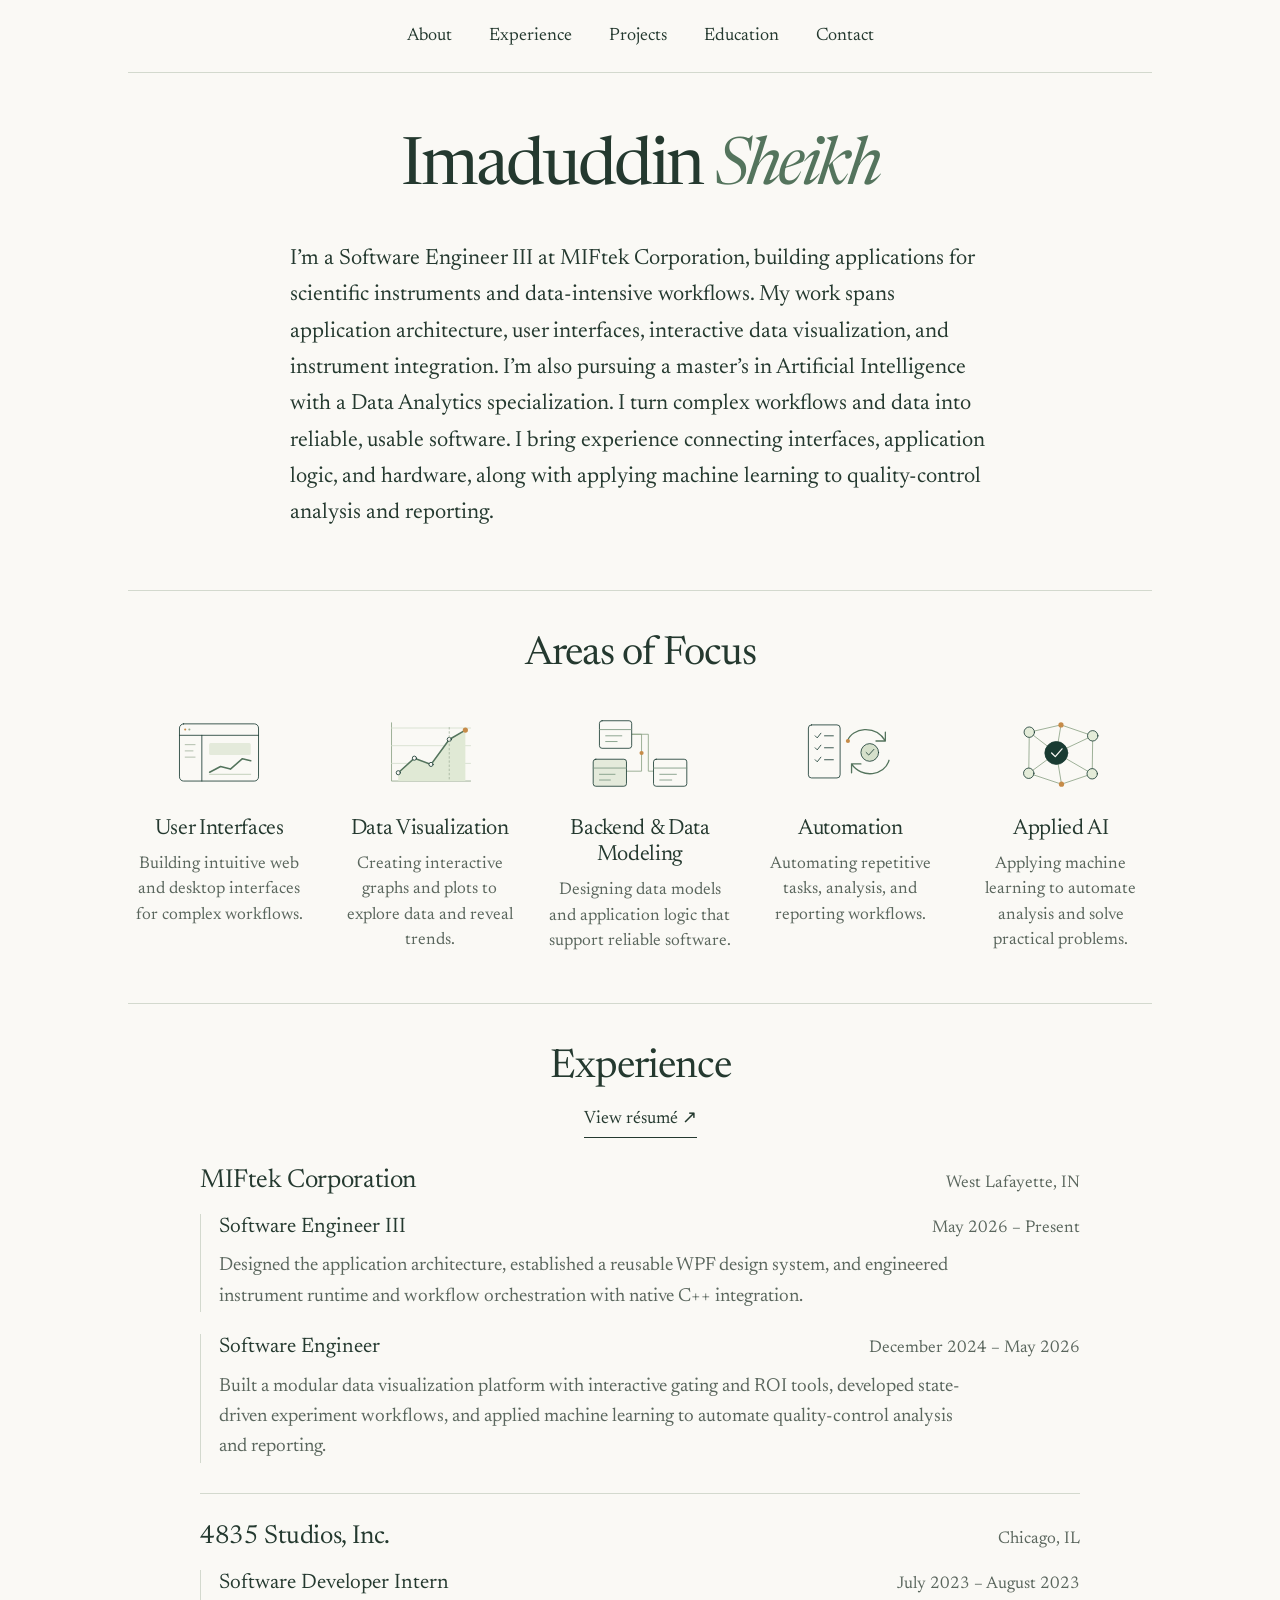
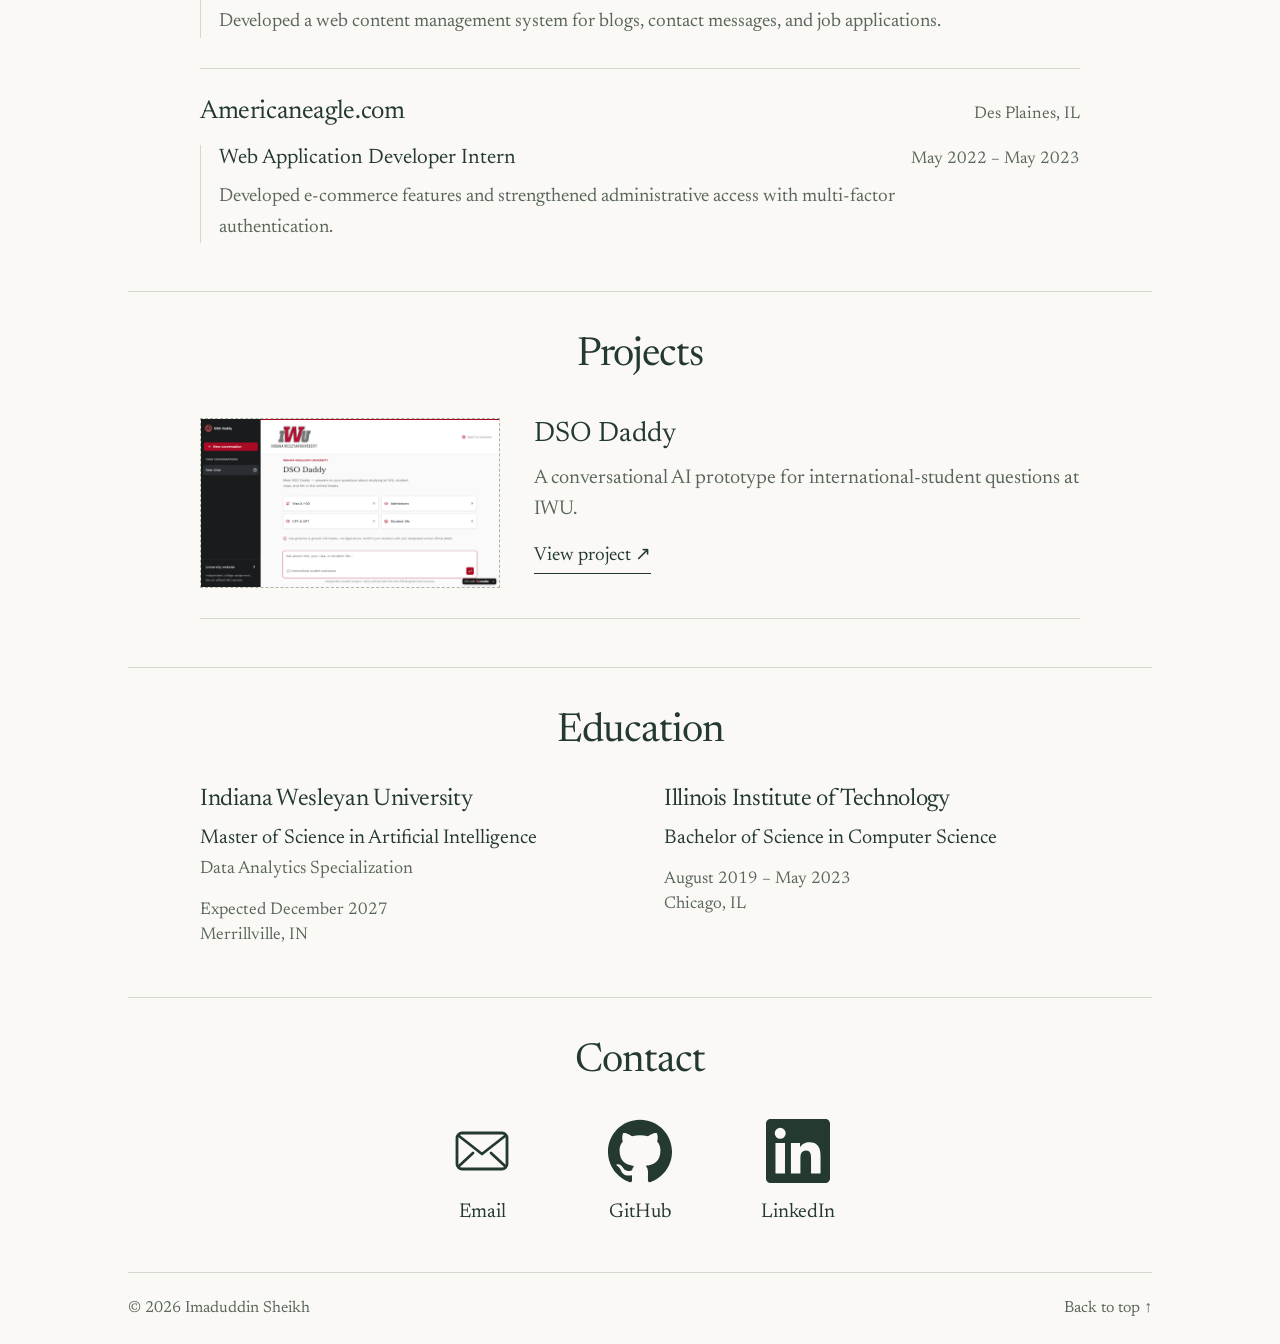
==== commit cbc08e58: "Remove periods from display name and monogram" ====
--- a/index.html
+++ b/index.html
@@ -9,9 +9,9 @@
   <meta property="og:description" content="Reliable, usable software for complex workflows and data. Explore my background and software engineering projects.">
   <meta property="og:type" content="website">
   <title>Imaduddin Sheikh — Software Engineer</title>
-  <link rel="icon" type="image/svg+xml" href="assets/favicon.svg">
+  <link rel="icon" type="image/svg+xml" href="assets/favicon.svg?v=20261027">
   <link rel="stylesheet" href="assets/styles.css?v=20261026-intro-block">
   <script src="assets/site.js" defer></script>
   <link rel="stylesheet" href="assets/project.css?v=20261026-spacing">
 </head>
-<body><a class="skip" href="#main">Skip to content</a><header class="site-nav"><nav aria-label="Main navigation"><a href="#about">About</a><a href="#experience">Experience</a><a href="#work">Projects</a><a href="#education">Education</a><a href="#contact">Contact</a></nav></header><div class="wrap"><main id="main"><section class="intro" id="about" aria-labelledby="intro-title"><h1 id="intro-title">Imaduddin <em>Sheikh.</em></h1><p class="intro-copy">I’m a Software Engineer III at MIFtek Corporation, building applications for scientific instruments and data-intensive workflows. My work spans application architecture, user interfaces, interactive data visualization, and instrument integration. I’m also pursuing a master’s in Artificial Intelligence with a Data Analytics specialization. I turn complex workflows and data into reliable, usable software. I bring experience connecting interfaces, application logic, and hardware, along with applying machine learning to quality-control analysis and reporting.</p></section><section class="section" aria-labelledby="focus-title"><h2 id="focus-title">Areas of Focus</h2><ul class="focus-grid"><li class="focus"><svg viewBox="0 0 200 170" aria-hidden="true" fill="none" stroke="#193b32" stroke-width="1.6" stroke-linecap="round" stroke-linejoin="round" ><rect x="24" y="28" width="152" height="110" rx="8" fill="#faf9f5"/><path d="M24 50H176M67 50V138"/><circle cx="35" cy="39" r="2" fill="#c68b48" stroke="none"/><circle cx="43" cy="39" r="2" fill="#97ae91" stroke="none"/><path d="M35 68H54M35 80H50M35 92H54" stroke="#a5b59f"/><rect x="81" y="65" width="80" height="23" rx="3" fill="#e4eadb" stroke="none"/><path d="M82 121L103 110L122 115L145 95L161 99" stroke="#54745d" stroke-width="3"/><path d="M82 125H161" stroke="#b8c7b0"/></svg><h3>User Interfaces</h3><p>Building intuitive web and desktop interfaces for complex workflows.</p></li><li class="focus"><svg viewBox="0 0 200 170" aria-hidden="true" fill="none" stroke="#193b32" stroke-width="1.6" stroke-linecap="round" stroke-linejoin="round"><path d="M26 26V138H178" stroke="#8ca285"/><path d="M26 104H178M26 70H178M26 36H178" stroke="#d4decd"/><path d="M39 122L70 94L102 106L137 58L168 40V138H39Z" fill="#e0e9d5" stroke="none"/><path d="M39 122L70 94L102 106L137 58L168 40" stroke="#54745d" stroke-width="3"/><g fill="#faf9f5"><circle cx="39" cy="122" r="4"/><circle cx="70" cy="94" r="4"/><circle cx="102" cy="106" r="4"/><circle cx="137" cy="58" r="4"/></g><circle cx="168" cy="40" r="5" fill="#c68b48" stroke="none"/><path d="M137 35V138" stroke="#a5b59f" stroke-dasharray="3 5"/></svg><h3>Data Visualization</h3><p>Creating interactive graphs and plots to explore data and reveal trends.</p></li><li class="focus"><svg viewBox="0 0 200 170" aria-hidden="true" fill="none" stroke="#193b32" stroke-width="1.6" stroke-linecap="round" stroke-linejoin="round"><path d="M84 48H116V119H136M84 48H103V119H64" stroke="#8ca285"/><rect x="22" y="22" width="62" height="53" rx="5" fill="#faf9f5"/><rect x="10" y="96" width="64" height="52" rx="5" fill="#e4eadb"/><rect x="126" y="96" width="64" height="52" rx="5" fill="#faf9f5"/><path d="M22 39H84M10 113H74M126 113H190M34 51H65M34 62H56M22 125H52M138 125H170M22 136H43M138 136H161" stroke="#78957e"/><circle cx="103" cy="84" r="4" fill="#c68b48" stroke="none"/></svg><h3>Backend &amp; Data Modeling</h3><p>Designing data models and application logic that support reliable software.</p></li><li class="focus"><svg viewBox="0 0 200 170" aria-hidden="true" fill="none" stroke="#193b32" stroke-width="1.6" stroke-linecap="round" stroke-linejoin="round"><rect x="20" y="30" width="61" height="102" rx="6" fill="#faf9f5"/><path d="M33 51L37 55L44 46M51 51H68M33 74L37 78L44 69M51 74H68M33 97L37 101L44 92M51 97H68"/><path d="M95 61C104 35 149 29 168 61M168 61V44M168 61H150M175 98C167 128 122 134 103 105M103 105V122M103 105H121" stroke="#54745d" stroke-width="2.5"/><circle cx="138" cy="83" r="17" fill="#d6e0cb"/><path d="M131 83L136 88L146 77"/><circle cx="96" cy="61" r="4" fill="#c68b48" stroke="none"/></svg><h3>Automation</h3><p>Automating repetitive tasks, analysis, and reporting workflows.</p></li><li class="focus"><svg viewBox="0 0 200 170" aria-hidden="true" fill="none" stroke="#193b32" stroke-width="1.6" stroke-linecap="round" stroke-linejoin="round" ><path d="M39 44L100 30L161 51M39 44L91 84L161 51M39 44L38 123L91 84L160 124L161 51M38 123L101 144L160 124M100 30L91 84L101 144" stroke="#8ca285"/><circle cx="91" cy="84" r="22" fill="#193b32"/><path d="M82 84L89 91L102 76" stroke="#faf9f5" stroke-width="2.5"/><g fill="#e4ecd9"><circle cx="39" cy="44" r="10"/><circle cx="161" cy="51" r="10"/><circle cx="38" cy="123" r="10"/><circle cx="160" cy="124" r="10"/></g><g fill="#c68b48" stroke="none"><circle cx="100" cy="30" r="5"/><circle cx="101" cy="144" r="5"/></g></svg><h3>Applied AI</h3><p>Applying machine learning to automate analysis and solve practical problems.</p></li></ul></section><section class="section" id="experience" aria-labelledby="experience-title"><div class="section-heading"><h2 id="experience-title">Experience</h2><a class="resume-link" href="assets/imaduddin-sheikh-resume.pdf" target="_blank" rel="noopener" aria-label="View résumé (PDF, opens in a new tab)">View résumé ↗</a></div><div class="employers"><article class="employer"><div class="employer-header"><h3>MIFtek Corporation</h3><p class="location">West Lafayette, IN</p></div><div class="position"><div class="position-heading"><h4>Software Engineer III</h4><p class="dates">May 2026 – Present</p></div><p class="summary">Designed the application architecture, established a reusable WPF design system, and engineered instrument runtime and workflow orchestration with native C++ integration.</p></div><div class="position"><div class="position-heading"><h4>Software Engineer</h4><p class="dates">December 2024 – May 2026</p></div><p class="summary">Built a modular data visualization platform with interactive gating and ROI tools, developed state-driven experiment workflows, and applied machine learning to automate quality-control analysis and reporting.</p></div></article><article class="employer"><div class="employer-header"><h3>4835 Studios, Inc.</h3><p class="location">Chicago, IL</p></div><div class="position"><div class="position-heading"><h4>Software Developer Intern</h4><p class="dates">July 2023 – August 2023</p></div><p class="summary">Developed a web content management system for blogs, contact messages, and job applications.</p></div></article><article class="employer"><div class="employer-header"><h3>Americaneagle.com</h3><p class="location">Des Plaines, IL</p></div><div class="position"><div class="position-heading"><h4>Web Application Developer Intern</h4><p class="dates">May 2022 – May 2023</p></div><p class="summary">Developed e-commerce features and strengthened administrative access with multi-factor authentication.</p></div></article></div></section><section class="section" id="work" aria-labelledby="work-title"><h2 id="work-title">Projects</h2><article class="artifact-feature"><a class="artifact-thumbnail" href="international-student-assistant.html" aria-label="Open DSO Daddy case study"><img src="assets/assistant-preview.png" alt="Preview of the DSO Daddy international-student assistant interface."></a><div class="artifact-teaser"><h3><a href="international-student-assistant.html">DSO Daddy</a></h3><p class="artifact-summary">A conversational AI prototype for international-student questions at IWU.</p><a class="project-link" href="international-student-assistant.html">View project ↗</a></div></article></section><section class="section" id="education" aria-labelledby="education-title"><h2 id="education-title">Education</h2><div class="education-grid"><article class="education-entry"><h3>Indiana Wesleyan University</h3><p class="degree">Master of Science in Artificial Intelligence</p><p class="specialization">Data Analytics Specialization</p><div class="education-meta"><p>Expected December 2027</p><p>Merrillville, IN</p></div></article><article class="education-entry"><h3>Illinois Institute of Technology</h3><p class="degree">Bachelor of Science in Computer Science</p><div class="education-meta"><p>August 2019 – May 2023</p><p>Chicago, IL</p></div></article></div></section><section class="section" id="contact" aria-labelledby="contact-title"><h2 id="contact-title">Contact</h2><div class="contact-row"><a class="contact-link" href="mailto:imaduddin.sheikh92@gmail.com"><svg viewBox="0 0 64 64" fill="none" stroke="currentColor" stroke-width="2.8" stroke-linecap="round" stroke-linejoin="round" aria-hidden="true"><rect x="7" y="14" width="50" height="36" rx="5"/><path d="M9 17L32 35L55 17M9 47L23 34M55 47L41 34"/></svg><span>Email</span></a><a class="contact-link" href="https://github.com/isheikh8492"><svg viewBox="0 0 24 24" fill="currentColor" aria-hidden="true"><path d="M12 .297C5.37.297 0 5.67 0 12.297c0 5.303 3.438 9.8 8.205 11.385.6.113.82-.258.82-.577 0-.285-.01-1.04-.015-2.04-3.338.725-4.043-1.61-4.043-1.61-.546-1.387-1.333-1.756-1.333-1.756-1.09-.745.083-.73.083-.73 1.205.085 1.84 1.237 1.84 1.237 1.07 1.835 2.807 1.305 3.492.998.108-.775.42-1.305.763-1.605-2.665-.303-5.467-1.334-5.467-5.93 0-1.31.468-2.38 1.235-3.22-.123-.303-.535-1.523.118-3.176 0 0 1.008-.323 3.3 1.23a11.52 11.52 0 013.003-.404c1.02.005 2.047.138 3.003.404 2.29-1.553 3.296-1.23 3.296-1.23.655 1.653.243 2.873.12 3.176.77.84 1.233 1.91 1.233 3.22 0 4.61-2.807 5.624-5.48 5.92.43.372.823 1.102.823 2.222 0 1.606-.015 2.896-.015 3.29 0 .32.216.694.825.576C20.565 22.092 24 17.592 24 12.297c0-6.627-5.373-12-12-12"/></svg><span>GitHub</span></a><a class="contact-link" href="https://www.linkedin.com/in/imaduddin-sheikh/"><svg viewBox="0 0 24 24" fill="currentColor" aria-hidden="true"><path d="M20.447 20.452h-3.554v-5.569c0-1.328-.027-3.037-1.852-3.037-1.853 0-2.136 1.445-2.136 2.939v5.667H9.351V9h3.414v1.561h.049c.476-.9 1.637-1.85 3.37-1.85 3.601 0 4.267 2.37 4.267 5.455v6.286zM5.337 7.433a2.062 2.062 0 110-4.124 2.062 2.062 0 010 4.124zM7.119 20.452H3.555V9h3.564v11.452zM22.225 0H1.771C.792 0 0 .774 0 1.729v20.542C0 23.227.792 24 1.771 24h20.451C23.2 24 24 23.227 24 22.271V1.729C24 .774 23.2 0 22.222 0h.003z"/></svg><span>LinkedIn</span></a></div></section></main><footer><span>© <span data-year>2026</span> Imaduddin Sheikh</span><a href="#about">Back to top ↑</a></footer></div></body></html>+<body><a class="skip" href="#main">Skip to content</a><header class="site-nav"><nav aria-label="Main navigation"><a href="#about">About</a><a href="#experience">Experience</a><a href="#work">Projects</a><a href="#education">Education</a><a href="#contact">Contact</a></nav></header><div class="wrap"><main id="main"><section class="intro" id="about" aria-labelledby="intro-title"><h1 id="intro-title">Imaduddin <em>Sheikh</em></h1><p class="intro-copy">I’m a Software Engineer III at MIFtek Corporation, building applications for scientific instruments and data-intensive workflows. My work spans application architecture, user interfaces, interactive data visualization, and instrument integration. I’m also pursuing a master’s in Artificial Intelligence with a Data Analytics specialization. I turn complex workflows and data into reliable, usable software. I bring experience connecting interfaces, application logic, and hardware, along with applying machine learning to quality-control analysis and reporting.</p></section><section class="section" aria-labelledby="focus-title"><h2 id="focus-title">Areas of Focus</h2><ul class="focus-grid"><li class="focus"><svg viewBox="0 0 200 170" aria-hidden="true" fill="none" stroke="#193b32" stroke-width="1.6" stroke-linecap="round" stroke-linejoin="round" ><rect x="24" y="28" width="152" height="110" rx="8" fill="#faf9f5"/><path d="M24 50H176M67 50V138"/><circle cx="35" cy="39" r="2" fill="#c68b48" stroke="none"/><circle cx="43" cy="39" r="2" fill="#97ae91" stroke="none"/><path d="M35 68H54M35 80H50M35 92H54" stroke="#a5b59f"/><rect x="81" y="65" width="80" height="23" rx="3" fill="#e4eadb" stroke="none"/><path d="M82 121L103 110L122 115L145 95L161 99" stroke="#54745d" stroke-width="3"/><path d="M82 125H161" stroke="#b8c7b0"/></svg><h3>User Interfaces</h3><p>Building intuitive web and desktop interfaces for complex workflows.</p></li><li class="focus"><svg viewBox="0 0 200 170" aria-hidden="true" fill="none" stroke="#193b32" stroke-width="1.6" stroke-linecap="round" stroke-linejoin="round"><path d="M26 26V138H178" stroke="#8ca285"/><path d="M26 104H178M26 70H178M26 36H178" stroke="#d4decd"/><path d="M39 122L70 94L102 106L137 58L168 40V138H39Z" fill="#e0e9d5" stroke="none"/><path d="M39 122L70 94L102 106L137 58L168 40" stroke="#54745d" stroke-width="3"/><g fill="#faf9f5"><circle cx="39" cy="122" r="4"/><circle cx="70" cy="94" r="4"/><circle cx="102" cy="106" r="4"/><circle cx="137" cy="58" r="4"/></g><circle cx="168" cy="40" r="5" fill="#c68b48" stroke="none"/><path d="M137 35V138" stroke="#a5b59f" stroke-dasharray="3 5"/></svg><h3>Data Visualization</h3><p>Creating interactive graphs and plots to explore data and reveal trends.</p></li><li class="focus"><svg viewBox="0 0 200 170" aria-hidden="true" fill="none" stroke="#193b32" stroke-width="1.6" stroke-linecap="round" stroke-linejoin="round"><path d="M84 48H116V119H136M84 48H103V119H64" stroke="#8ca285"/><rect x="22" y="22" width="62" height="53" rx="5" fill="#faf9f5"/><rect x="10" y="96" width="64" height="52" rx="5" fill="#e4eadb"/><rect x="126" y="96" width="64" height="52" rx="5" fill="#faf9f5"/><path d="M22 39H84M10 113H74M126 113H190M34 51H65M34 62H56M22 125H52M138 125H170M22 136H43M138 136H161" stroke="#78957e"/><circle cx="103" cy="84" r="4" fill="#c68b48" stroke="none"/></svg><h3>Backend &amp; Data Modeling</h3><p>Designing data models and application logic that support reliable software.</p></li><li class="focus"><svg viewBox="0 0 200 170" aria-hidden="true" fill="none" stroke="#193b32" stroke-width="1.6" stroke-linecap="round" stroke-linejoin="round"><rect x="20" y="30" width="61" height="102" rx="6" fill="#faf9f5"/><path d="M33 51L37 55L44 46M51 51H68M33 74L37 78L44 69M51 74H68M33 97L37 101L44 92M51 97H68"/><path d="M95 61C104 35 149 29 168 61M168 61V44M168 61H150M175 98C167 128 122 134 103 105M103 105V122M103 105H121" stroke="#54745d" stroke-width="2.5"/><circle cx="138" cy="83" r="17" fill="#d6e0cb"/><path d="M131 83L136 88L146 77"/><circle cx="96" cy="61" r="4" fill="#c68b48" stroke="none"/></svg><h3>Automation</h3><p>Automating repetitive tasks, analysis, and reporting workflows.</p></li><li class="focus"><svg viewBox="0 0 200 170" aria-hidden="true" fill="none" stroke="#193b32" stroke-width="1.6" stroke-linecap="round" stroke-linejoin="round" ><path d="M39 44L100 30L161 51M39 44L91 84L161 51M39 44L38 123L91 84L160 124L161 51M38 123L101 144L160 124M100 30L91 84L101 144" stroke="#8ca285"/><circle cx="91" cy="84" r="22" fill="#193b32"/><path d="M82 84L89 91L102 76" stroke="#faf9f5" stroke-width="2.5"/><g fill="#e4ecd9"><circle cx="39" cy="44" r="10"/><circle cx="161" cy="51" r="10"/><circle cx="38" cy="123" r="10"/><circle cx="160" cy="124" r="10"/></g><g fill="#c68b48" stroke="none"><circle cx="100" cy="30" r="5"/><circle cx="101" cy="144" r="5"/></g></svg><h3>Applied AI</h3><p>Applying machine learning to automate analysis and solve practical problems.</p></li></ul></section><section class="section" id="experience" aria-labelledby="experience-title"><div class="section-heading"><h2 id="experience-title">Experience</h2><a class="resume-link" href="assets/imaduddin-sheikh-resume.pdf" target="_blank" rel="noopener" aria-label="View résumé (PDF, opens in a new tab)">View résumé ↗</a></div><div class="employers"><article class="employer"><div class="employer-header"><h3>MIFtek Corporation</h3><p class="location">West Lafayette, IN</p></div><div class="position"><div class="position-heading"><h4>Software Engineer III</h4><p class="dates">May 2026 – Present</p></div><p class="summary">Designed the application architecture, established a reusable WPF design system, and engineered instrument runtime and workflow orchestration with native C++ integration.</p></div><div class="position"><div class="position-heading"><h4>Software Engineer</h4><p class="dates">December 2024 – May 2026</p></div><p class="summary">Built a modular data visualization platform with interactive gating and ROI tools, developed state-driven experiment workflows, and applied machine learning to automate quality-control analysis and reporting.</p></div></article><article class="employer"><div class="employer-header"><h3>4835 Studios, Inc.</h3><p class="location">Chicago, IL</p></div><div class="position"><div class="position-heading"><h4>Software Developer Intern</h4><p class="dates">July 2023 – August 2023</p></div><p class="summary">Developed a web content management system for blogs, contact messages, and job applications.</p></div></article><article class="employer"><div class="employer-header"><h3>Americaneagle.com</h3><p class="location">Des Plaines, IL</p></div><div class="position"><div class="position-heading"><h4>Web Application Developer Intern</h4><p class="dates">May 2022 – May 2023</p></div><p class="summary">Developed e-commerce features and strengthened administrative access with multi-factor authentication.</p></div></article></div></section><section class="section" id="work" aria-labelledby="work-title"><h2 id="work-title">Projects</h2><article class="artifact-feature"><a class="artifact-thumbnail" href="international-student-assistant.html" aria-label="Open DSO Daddy case study"><img src="assets/assistant-preview.png" alt="Preview of the DSO Daddy international-student assistant interface."></a><div class="artifact-teaser"><h3><a href="international-student-assistant.html">DSO Daddy</a></h3><p class="artifact-summary">A conversational AI prototype for international-student questions at IWU.</p><a class="project-link" href="international-student-assistant.html">View project ↗</a></div></article></section><section class="section" id="education" aria-labelledby="education-title"><h2 id="education-title">Education</h2><div class="education-grid"><article class="education-entry"><h3>Indiana Wesleyan University</h3><p class="degree">Master of Science in Artificial Intelligence</p><p class="specialization">Data Analytics Specialization</p><div class="education-meta"><p>Expected December 2027</p><p>Merrillville, IN</p></div></article><article class="education-entry"><h3>Illinois Institute of Technology</h3><p class="degree">Bachelor of Science in Computer Science</p><div class="education-meta"><p>August 2019 – May 2023</p><p>Chicago, IL</p></div></article></div></section><section class="section" id="contact" aria-labelledby="contact-title"><h2 id="contact-title">Contact</h2><div class="contact-row"><a class="contact-link" href="mailto:imaduddin.sheikh92@gmail.com"><svg viewBox="0 0 64 64" fill="none" stroke="currentColor" stroke-width="2.8" stroke-linecap="round" stroke-linejoin="round" aria-hidden="true"><rect x="7" y="14" width="50" height="36" rx="5"/><path d="M9 17L32 35L55 17M9 47L23 34M55 47L41 34"/></svg><span>Email</span></a><a class="contact-link" href="https://github.com/isheikh8492"><svg viewBox="0 0 24 24" fill="currentColor" aria-hidden="true"><path d="M12 .297C5.37.297 0 5.67 0 12.297c0 5.303 3.438 9.8 8.205 11.385.6.113.82-.258.82-.577 0-.285-.01-1.04-.015-2.04-3.338.725-4.043-1.61-4.043-1.61-.546-1.387-1.333-1.756-1.333-1.756-1.09-.745.083-.73.083-.73 1.205.085 1.84 1.237 1.84 1.237 1.07 1.835 2.807 1.305 3.492.998.108-.775.42-1.305.763-1.605-2.665-.303-5.467-1.334-5.467-5.93 0-1.31.468-2.38 1.235-3.22-.123-.303-.535-1.523.118-3.176 0 0 1.008-.323 3.3 1.23a11.52 11.52 0 013.003-.404c1.02.005 2.047.138 3.003.404 2.29-1.553 3.296-1.23 3.296-1.23.655 1.653.243 2.873.12 3.176.77.84 1.233 1.91 1.233 3.22 0 4.61-2.807 5.624-5.48 5.92.43.372.823 1.102.823 2.222 0 1.606-.015 2.896-.015 3.29 0 .32.216.694.825.576C20.565 22.092 24 17.592 24 12.297c0-6.627-5.373-12-12-12"/></svg><span>GitHub</span></a><a class="contact-link" href="https://www.linkedin.com/in/imaduddin-sheikh/"><svg viewBox="0 0 24 24" fill="currentColor" aria-hidden="true"><path d="M20.447 20.452h-3.554v-5.569c0-1.328-.027-3.037-1.852-3.037-1.853 0-2.136 1.445-2.136 2.939v5.667H9.351V9h3.414v1.561h.049c.476-.9 1.637-1.85 3.37-1.85 3.601 0 4.267 2.37 4.267 5.455v6.286zM5.337 7.433a2.062 2.062 0 110-4.124 2.062 2.062 0 010 4.124zM7.119 20.452H3.555V9h3.564v11.452zM22.225 0H1.771C.792 0 0 .774 0 1.729v20.542C0 23.227.792 24 1.771 24h20.451C23.2 24 24 23.227 24 22.271V1.729C24 .774 23.2 0 22.222 0h.003z"/></svg><span>LinkedIn</span></a></div></section></main><footer><span>© <span data-year>2026</span> Imaduddin Sheikh</span><a href="#about">Back to top ↑</a></footer></div></body></html>
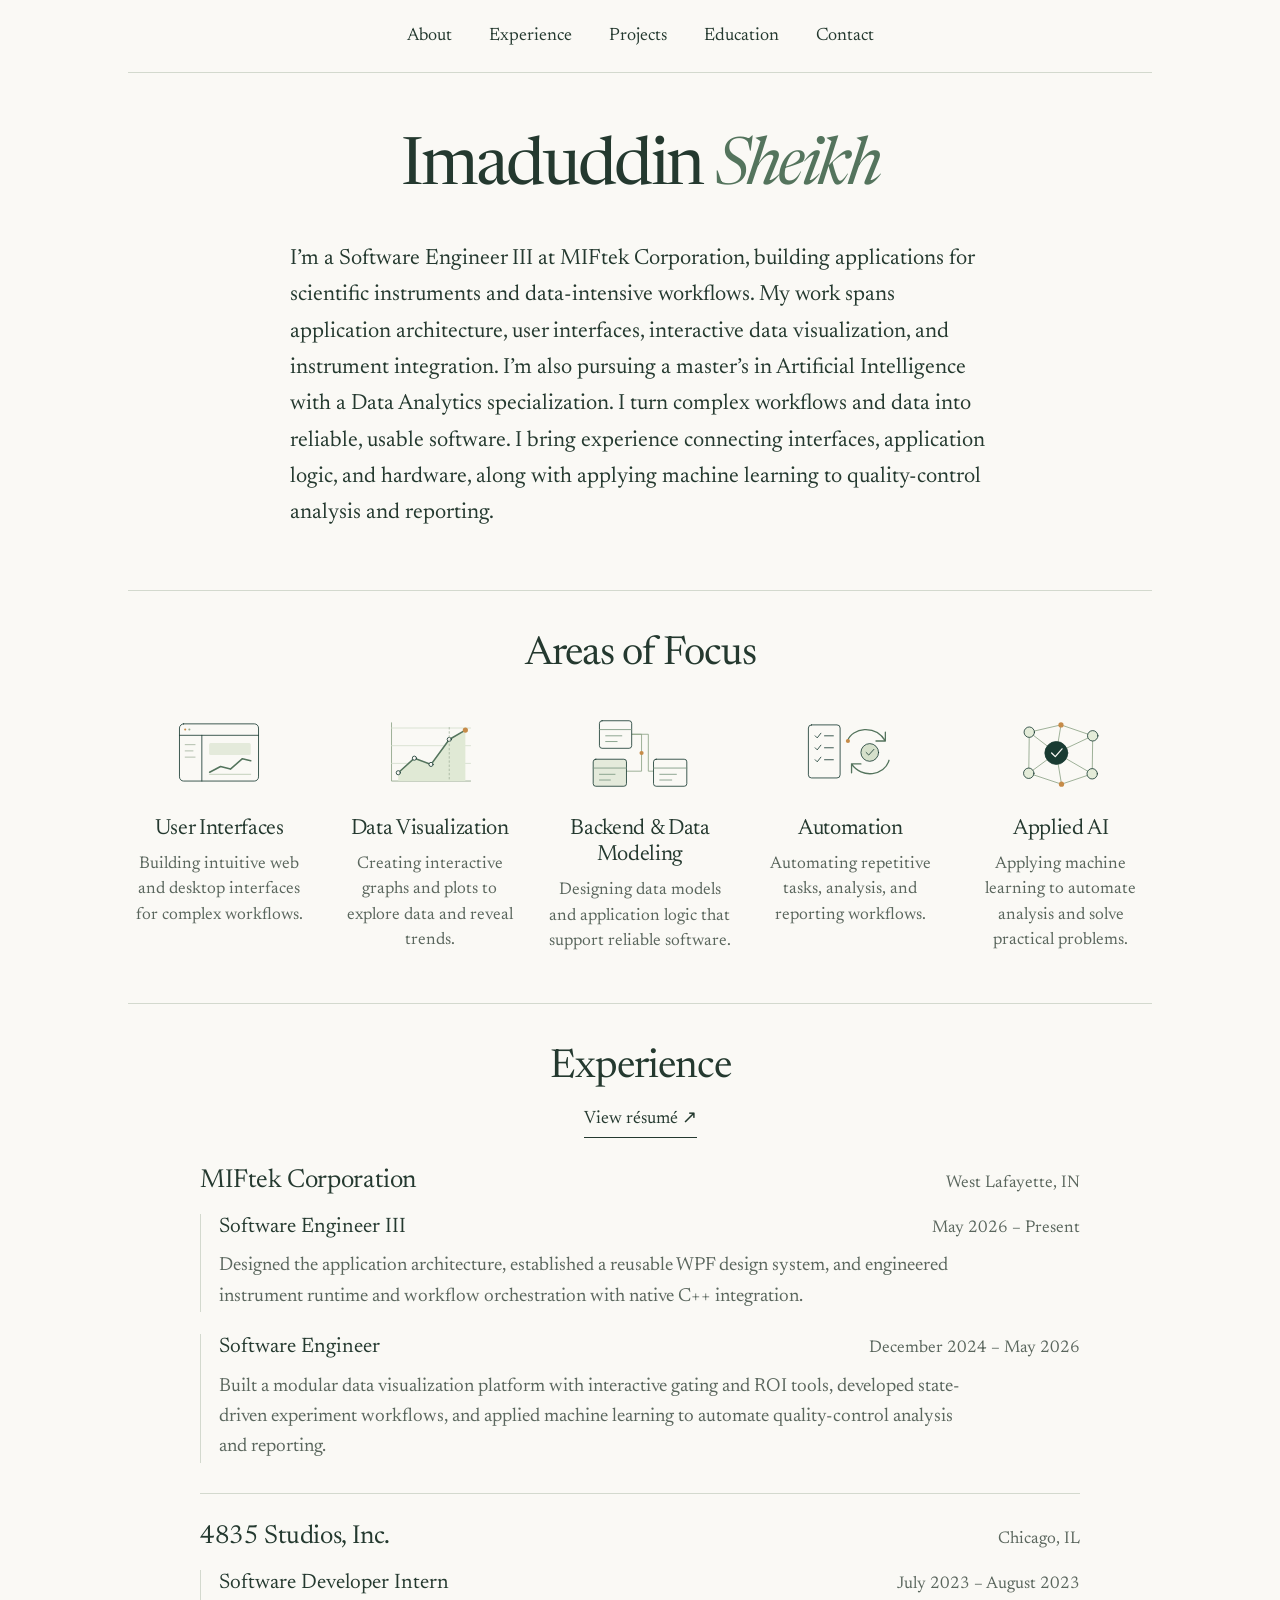
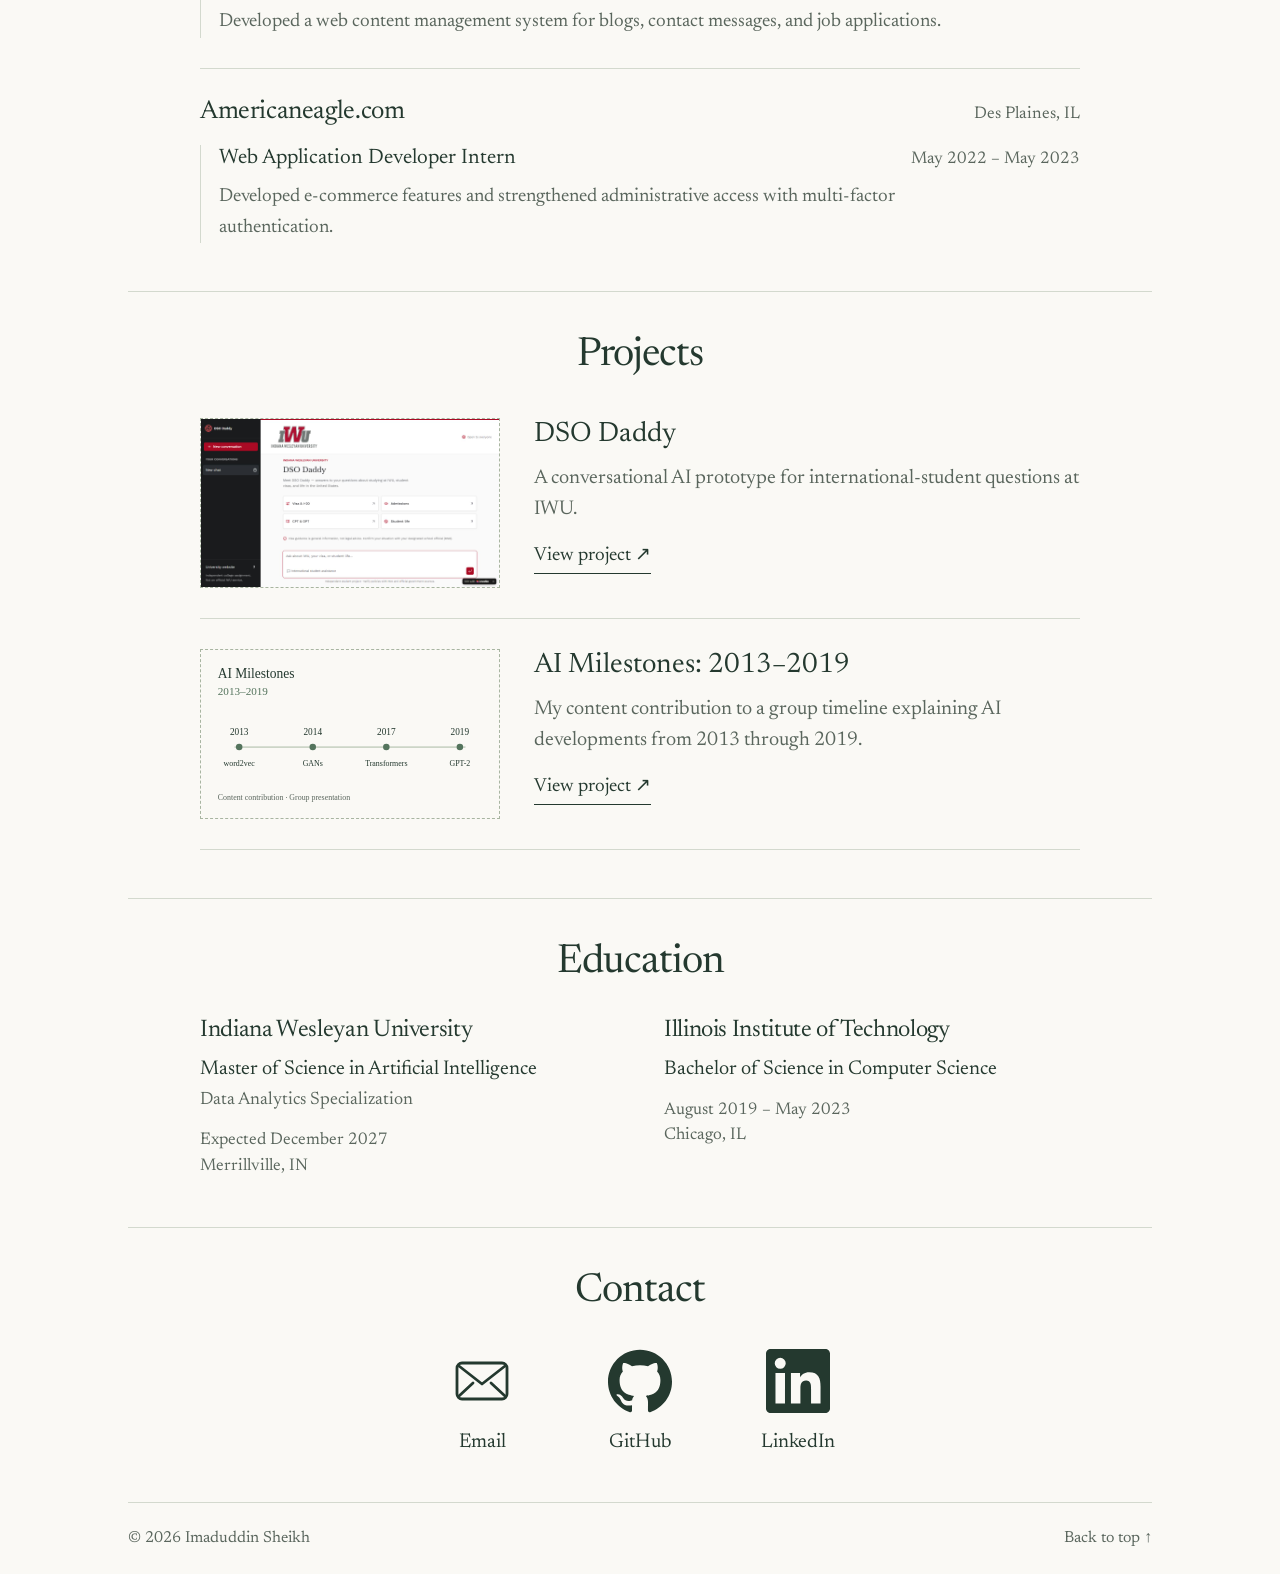
==== commit fac206be: "Add AI Milestones portfolio artifact with clear group attribution" ====
--- a/index.html
+++ b/index.html
@@ -14,4 +14,4 @@
   <script src="assets/site.js" defer></script>
   <link rel="stylesheet" href="assets/project.css?v=20261026-spacing">
 </head>
-<body><a class="skip" href="#main">Skip to content</a><header class="site-nav"><nav aria-label="Main navigation"><a href="#about">About</a><a href="#experience">Experience</a><a href="#work">Projects</a><a href="#education">Education</a><a href="#contact">Contact</a></nav></header><div class="wrap"><main id="main"><section class="intro" id="about" aria-labelledby="intro-title"><h1 id="intro-title">Imaduddin <em>Sheikh</em></h1><p class="intro-copy">I’m a Software Engineer III at MIFtek Corporation, building applications for scientific instruments and data-intensive workflows. My work spans application architecture, user interfaces, interactive data visualization, and instrument integration. I’m also pursuing a master’s in Artificial Intelligence with a Data Analytics specialization. I turn complex workflows and data into reliable, usable software. I bring experience connecting interfaces, application logic, and hardware, along with applying machine learning to quality-control analysis and reporting.</p></section><section class="section" aria-labelledby="focus-title"><h2 id="focus-title">Areas of Focus</h2><ul class="focus-grid"><li class="focus"><svg viewBox="0 0 200 170" aria-hidden="true" fill="none" stroke="#193b32" stroke-width="1.6" stroke-linecap="round" stroke-linejoin="round" ><rect x="24" y="28" width="152" height="110" rx="8" fill="#faf9f5"/><path d="M24 50H176M67 50V138"/><circle cx="35" cy="39" r="2" fill="#c68b48" stroke="none"/><circle cx="43" cy="39" r="2" fill="#97ae91" stroke="none"/><path d="M35 68H54M35 80H50M35 92H54" stroke="#a5b59f"/><rect x="81" y="65" width="80" height="23" rx="3" fill="#e4eadb" stroke="none"/><path d="M82 121L103 110L122 115L145 95L161 99" stroke="#54745d" stroke-width="3"/><path d="M82 125H161" stroke="#b8c7b0"/></svg><h3>User Interfaces</h3><p>Building intuitive web and desktop interfaces for complex workflows.</p></li><li class="focus"><svg viewBox="0 0 200 170" aria-hidden="true" fill="none" stroke="#193b32" stroke-width="1.6" stroke-linecap="round" stroke-linejoin="round"><path d="M26 26V138H178" stroke="#8ca285"/><path d="M26 104H178M26 70H178M26 36H178" stroke="#d4decd"/><path d="M39 122L70 94L102 106L137 58L168 40V138H39Z" fill="#e0e9d5" stroke="none"/><path d="M39 122L70 94L102 106L137 58L168 40" stroke="#54745d" stroke-width="3"/><g fill="#faf9f5"><circle cx="39" cy="122" r="4"/><circle cx="70" cy="94" r="4"/><circle cx="102" cy="106" r="4"/><circle cx="137" cy="58" r="4"/></g><circle cx="168" cy="40" r="5" fill="#c68b48" stroke="none"/><path d="M137 35V138" stroke="#a5b59f" stroke-dasharray="3 5"/></svg><h3>Data Visualization</h3><p>Creating interactive graphs and plots to explore data and reveal trends.</p></li><li class="focus"><svg viewBox="0 0 200 170" aria-hidden="true" fill="none" stroke="#193b32" stroke-width="1.6" stroke-linecap="round" stroke-linejoin="round"><path d="M84 48H116V119H136M84 48H103V119H64" stroke="#8ca285"/><rect x="22" y="22" width="62" height="53" rx="5" fill="#faf9f5"/><rect x="10" y="96" width="64" height="52" rx="5" fill="#e4eadb"/><rect x="126" y="96" width="64" height="52" rx="5" fill="#faf9f5"/><path d="M22 39H84M10 113H74M126 113H190M34 51H65M34 62H56M22 125H52M138 125H170M22 136H43M138 136H161" stroke="#78957e"/><circle cx="103" cy="84" r="4" fill="#c68b48" stroke="none"/></svg><h3>Backend &amp; Data Modeling</h3><p>Designing data models and application logic that support reliable software.</p></li><li class="focus"><svg viewBox="0 0 200 170" aria-hidden="true" fill="none" stroke="#193b32" stroke-width="1.6" stroke-linecap="round" stroke-linejoin="round"><rect x="20" y="30" width="61" height="102" rx="6" fill="#faf9f5"/><path d="M33 51L37 55L44 46M51 51H68M33 74L37 78L44 69M51 74H68M33 97L37 101L44 92M51 97H68"/><path d="M95 61C104 35 149 29 168 61M168 61V44M168 61H150M175 98C167 128 122 134 103 105M103 105V122M103 105H121" stroke="#54745d" stroke-width="2.5"/><circle cx="138" cy="83" r="17" fill="#d6e0cb"/><path d="M131 83L136 88L146 77"/><circle cx="96" cy="61" r="4" fill="#c68b48" stroke="none"/></svg><h3>Automation</h3><p>Automating repetitive tasks, analysis, and reporting workflows.</p></li><li class="focus"><svg viewBox="0 0 200 170" aria-hidden="true" fill="none" stroke="#193b32" stroke-width="1.6" stroke-linecap="round" stroke-linejoin="round" ><path d="M39 44L100 30L161 51M39 44L91 84L161 51M39 44L38 123L91 84L160 124L161 51M38 123L101 144L160 124M100 30L91 84L101 144" stroke="#8ca285"/><circle cx="91" cy="84" r="22" fill="#193b32"/><path d="M82 84L89 91L102 76" stroke="#faf9f5" stroke-width="2.5"/><g fill="#e4ecd9"><circle cx="39" cy="44" r="10"/><circle cx="161" cy="51" r="10"/><circle cx="38" cy="123" r="10"/><circle cx="160" cy="124" r="10"/></g><g fill="#c68b48" stroke="none"><circle cx="100" cy="30" r="5"/><circle cx="101" cy="144" r="5"/></g></svg><h3>Applied AI</h3><p>Applying machine learning to automate analysis and solve practical problems.</p></li></ul></section><section class="section" id="experience" aria-labelledby="experience-title"><div class="section-heading"><h2 id="experience-title">Experience</h2><a class="resume-link" href="assets/imaduddin-sheikh-resume.pdf" target="_blank" rel="noopener" aria-label="View résumé (PDF, opens in a new tab)">View résumé ↗</a></div><div class="employers"><article class="employer"><div class="employer-header"><h3>MIFtek Corporation</h3><p class="location">West Lafayette, IN</p></div><div class="position"><div class="position-heading"><h4>Software Engineer III</h4><p class="dates">May 2026 – Present</p></div><p class="summary">Designed the application architecture, established a reusable WPF design system, and engineered instrument runtime and workflow orchestration with native C++ integration.</p></div><div class="position"><div class="position-heading"><h4>Software Engineer</h4><p class="dates">December 2024 – May 2026</p></div><p class="summary">Built a modular data visualization platform with interactive gating and ROI tools, developed state-driven experiment workflows, and applied machine learning to automate quality-control analysis and reporting.</p></div></article><article class="employer"><div class="employer-header"><h3>4835 Studios, Inc.</h3><p class="location">Chicago, IL</p></div><div class="position"><div class="position-heading"><h4>Software Developer Intern</h4><p class="dates">July 2023 – August 2023</p></div><p class="summary">Developed a web content management system for blogs, contact messages, and job applications.</p></div></article><article class="employer"><div class="employer-header"><h3>Americaneagle.com</h3><p class="location">Des Plaines, IL</p></div><div class="position"><div class="position-heading"><h4>Web Application Developer Intern</h4><p class="dates">May 2022 – May 2023</p></div><p class="summary">Developed e-commerce features and strengthened administrative access with multi-factor authentication.</p></div></article></div></section><section class="section" id="work" aria-labelledby="work-title"><h2 id="work-title">Projects</h2><article class="artifact-feature"><a class="artifact-thumbnail" href="international-student-assistant.html" aria-label="Open DSO Daddy case study"><img src="assets/assistant-preview.png" alt="Preview of the DSO Daddy international-student assistant interface."></a><div class="artifact-teaser"><h3><a href="international-student-assistant.html">DSO Daddy</a></h3><p class="artifact-summary">A conversational AI prototype for international-student questions at IWU.</p><a class="project-link" href="international-student-assistant.html">View project ↗</a></div></article></section><section class="section" id="education" aria-labelledby="education-title"><h2 id="education-title">Education</h2><div class="education-grid"><article class="education-entry"><h3>Indiana Wesleyan University</h3><p class="degree">Master of Science in Artificial Intelligence</p><p class="specialization">Data Analytics Specialization</p><div class="education-meta"><p>Expected December 2027</p><p>Merrillville, IN</p></div></article><article class="education-entry"><h3>Illinois Institute of Technology</h3><p class="degree">Bachelor of Science in Computer Science</p><div class="education-meta"><p>August 2019 – May 2023</p><p>Chicago, IL</p></div></article></div></section><section class="section" id="contact" aria-labelledby="contact-title"><h2 id="contact-title">Contact</h2><div class="contact-row"><a class="contact-link" href="mailto:imaduddin.sheikh92@gmail.com"><svg viewBox="0 0 64 64" fill="none" stroke="currentColor" stroke-width="2.8" stroke-linecap="round" stroke-linejoin="round" aria-hidden="true"><rect x="7" y="14" width="50" height="36" rx="5"/><path d="M9 17L32 35L55 17M9 47L23 34M55 47L41 34"/></svg><span>Email</span></a><a class="contact-link" href="https://github.com/isheikh8492"><svg viewBox="0 0 24 24" fill="currentColor" aria-hidden="true"><path d="M12 .297C5.37.297 0 5.67 0 12.297c0 5.303 3.438 9.8 8.205 11.385.6.113.82-.258.82-.577 0-.285-.01-1.04-.015-2.04-3.338.725-4.043-1.61-4.043-1.61-.546-1.387-1.333-1.756-1.333-1.756-1.09-.745.083-.73.083-.73 1.205.085 1.84 1.237 1.84 1.237 1.07 1.835 2.807 1.305 3.492.998.108-.775.42-1.305.763-1.605-2.665-.303-5.467-1.334-5.467-5.93 0-1.31.468-2.38 1.235-3.22-.123-.303-.535-1.523.118-3.176 0 0 1.008-.323 3.3 1.23a11.52 11.52 0 013.003-.404c1.02.005 2.047.138 3.003.404 2.29-1.553 3.296-1.23 3.296-1.23.655 1.653.243 2.873.12 3.176.77.84 1.233 1.91 1.233 3.22 0 4.61-2.807 5.624-5.48 5.92.43.372.823 1.102.823 2.222 0 1.606-.015 2.896-.015 3.29 0 .32.216.694.825.576C20.565 22.092 24 17.592 24 12.297c0-6.627-5.373-12-12-12"/></svg><span>GitHub</span></a><a class="contact-link" href="https://www.linkedin.com/in/imaduddin-sheikh/"><svg viewBox="0 0 24 24" fill="currentColor" aria-hidden="true"><path d="M20.447 20.452h-3.554v-5.569c0-1.328-.027-3.037-1.852-3.037-1.853 0-2.136 1.445-2.136 2.939v5.667H9.351V9h3.414v1.561h.049c.476-.9 1.637-1.85 3.37-1.85 3.601 0 4.267 2.37 4.267 5.455v6.286zM5.337 7.433a2.062 2.062 0 110-4.124 2.062 2.062 0 010 4.124zM7.119 20.452H3.555V9h3.564v11.452zM22.225 0H1.771C.792 0 0 .774 0 1.729v20.542C0 23.227.792 24 1.771 24h20.451C23.2 24 24 23.227 24 22.271V1.729C24 .774 23.2 0 22.222 0h.003z"/></svg><span>LinkedIn</span></a></div></section></main><footer><span>© <span data-year>2026</span> Imaduddin Sheikh</span><a href="#about">Back to top ↑</a></footer></div></body></html>+<body><a class="skip" href="#main">Skip to content</a><header class="site-nav"><nav aria-label="Main navigation"><a href="#about">About</a><a href="#experience">Experience</a><a href="#work">Projects</a><a href="#education">Education</a><a href="#contact">Contact</a></nav></header><div class="wrap"><main id="main"><section class="intro" id="about" aria-labelledby="intro-title"><h1 id="intro-title">Imaduddin <em>Sheikh</em></h1><p class="intro-copy">I’m a Software Engineer III at MIFtek Corporation, building applications for scientific instruments and data-intensive workflows. My work spans application architecture, user interfaces, interactive data visualization, and instrument integration. I’m also pursuing a master’s in Artificial Intelligence with a Data Analytics specialization. I turn complex workflows and data into reliable, usable software. I bring experience connecting interfaces, application logic, and hardware, along with applying machine learning to quality-control analysis and reporting.</p></section><section class="section" aria-labelledby="focus-title"><h2 id="focus-title">Areas of Focus</h2><ul class="focus-grid"><li class="focus"><svg viewBox="0 0 200 170" aria-hidden="true" fill="none" stroke="#193b32" stroke-width="1.6" stroke-linecap="round" stroke-linejoin="round" ><rect x="24" y="28" width="152" height="110" rx="8" fill="#faf9f5"/><path d="M24 50H176M67 50V138"/><circle cx="35" cy="39" r="2" fill="#c68b48" stroke="none"/><circle cx="43" cy="39" r="2" fill="#97ae91" stroke="none"/><path d="M35 68H54M35 80H50M35 92H54" stroke="#a5b59f"/><rect x="81" y="65" width="80" height="23" rx="3" fill="#e4eadb" stroke="none"/><path d="M82 121L103 110L122 115L145 95L161 99" stroke="#54745d" stroke-width="3"/><path d="M82 125H161" stroke="#b8c7b0"/></svg><h3>User Interfaces</h3><p>Building intuitive web and desktop interfaces for complex workflows.</p></li><li class="focus"><svg viewBox="0 0 200 170" aria-hidden="true" fill="none" stroke="#193b32" stroke-width="1.6" stroke-linecap="round" stroke-linejoin="round"><path d="M26 26V138H178" stroke="#8ca285"/><path d="M26 104H178M26 70H178M26 36H178" stroke="#d4decd"/><path d="M39 122L70 94L102 106L137 58L168 40V138H39Z" fill="#e0e9d5" stroke="none"/><path d="M39 122L70 94L102 106L137 58L168 40" stroke="#54745d" stroke-width="3"/><g fill="#faf9f5"><circle cx="39" cy="122" r="4"/><circle cx="70" cy="94" r="4"/><circle cx="102" cy="106" r="4"/><circle cx="137" cy="58" r="4"/></g><circle cx="168" cy="40" r="5" fill="#c68b48" stroke="none"/><path d="M137 35V138" stroke="#a5b59f" stroke-dasharray="3 5"/></svg><h3>Data Visualization</h3><p>Creating interactive graphs and plots to explore data and reveal trends.</p></li><li class="focus"><svg viewBox="0 0 200 170" aria-hidden="true" fill="none" stroke="#193b32" stroke-width="1.6" stroke-linecap="round" stroke-linejoin="round"><path d="M84 48H116V119H136M84 48H103V119H64" stroke="#8ca285"/><rect x="22" y="22" width="62" height="53" rx="5" fill="#faf9f5"/><rect x="10" y="96" width="64" height="52" rx="5" fill="#e4eadb"/><rect x="126" y="96" width="64" height="52" rx="5" fill="#faf9f5"/><path d="M22 39H84M10 113H74M126 113H190M34 51H65M34 62H56M22 125H52M138 125H170M22 136H43M138 136H161" stroke="#78957e"/><circle cx="103" cy="84" r="4" fill="#c68b48" stroke="none"/></svg><h3>Backend &amp; Data Modeling</h3><p>Designing data models and application logic that support reliable software.</p></li><li class="focus"><svg viewBox="0 0 200 170" aria-hidden="true" fill="none" stroke="#193b32" stroke-width="1.6" stroke-linecap="round" stroke-linejoin="round"><rect x="20" y="30" width="61" height="102" rx="6" fill="#faf9f5"/><path d="M33 51L37 55L44 46M51 51H68M33 74L37 78L44 69M51 74H68M33 97L37 101L44 92M51 97H68"/><path d="M95 61C104 35 149 29 168 61M168 61V44M168 61H150M175 98C167 128 122 134 103 105M103 105V122M103 105H121" stroke="#54745d" stroke-width="2.5"/><circle cx="138" cy="83" r="17" fill="#d6e0cb"/><path d="M131 83L136 88L146 77"/><circle cx="96" cy="61" r="4" fill="#c68b48" stroke="none"/></svg><h3>Automation</h3><p>Automating repetitive tasks, analysis, and reporting workflows.</p></li><li class="focus"><svg viewBox="0 0 200 170" aria-hidden="true" fill="none" stroke="#193b32" stroke-width="1.6" stroke-linecap="round" stroke-linejoin="round" ><path d="M39 44L100 30L161 51M39 44L91 84L161 51M39 44L38 123L91 84L160 124L161 51M38 123L101 144L160 124M100 30L91 84L101 144" stroke="#8ca285"/><circle cx="91" cy="84" r="22" fill="#193b32"/><path d="M82 84L89 91L102 76" stroke="#faf9f5" stroke-width="2.5"/><g fill="#e4ecd9"><circle cx="39" cy="44" r="10"/><circle cx="161" cy="51" r="10"/><circle cx="38" cy="123" r="10"/><circle cx="160" cy="124" r="10"/></g><g fill="#c68b48" stroke="none"><circle cx="100" cy="30" r="5"/><circle cx="101" cy="144" r="5"/></g></svg><h3>Applied AI</h3><p>Applying machine learning to automate analysis and solve practical problems.</p></li></ul></section><section class="section" id="experience" aria-labelledby="experience-title"><div class="section-heading"><h2 id="experience-title">Experience</h2><a class="resume-link" href="assets/imaduddin-sheikh-resume.pdf" target="_blank" rel="noopener" aria-label="View résumé (PDF, opens in a new tab)">View résumé ↗</a></div><div class="employers"><article class="employer"><div class="employer-header"><h3>MIFtek Corporation</h3><p class="location">West Lafayette, IN</p></div><div class="position"><div class="position-heading"><h4>Software Engineer III</h4><p class="dates">May 2026 – Present</p></div><p class="summary">Designed the application architecture, established a reusable WPF design system, and engineered instrument runtime and workflow orchestration with native C++ integration.</p></div><div class="position"><div class="position-heading"><h4>Software Engineer</h4><p class="dates">December 2024 – May 2026</p></div><p class="summary">Built a modular data visualization platform with interactive gating and ROI tools, developed state-driven experiment workflows, and applied machine learning to automate quality-control analysis and reporting.</p></div></article><article class="employer"><div class="employer-header"><h3>4835 Studios, Inc.</h3><p class="location">Chicago, IL</p></div><div class="position"><div class="position-heading"><h4>Software Developer Intern</h4><p class="dates">July 2023 – August 2023</p></div><p class="summary">Developed a web content management system for blogs, contact messages, and job applications.</p></div></article><article class="employer"><div class="employer-header"><h3>Americaneagle.com</h3><p class="location">Des Plaines, IL</p></div><div class="position"><div class="position-heading"><h4>Web Application Developer Intern</h4><p class="dates">May 2022 – May 2023</p></div><p class="summary">Developed e-commerce features and strengthened administrative access with multi-factor authentication.</p></div></article></div></section><section class="section" id="work" aria-labelledby="work-title"><h2 id="work-title">Projects</h2><article class="artifact-feature"><a class="artifact-thumbnail" href="international-student-assistant.html" aria-label="Open DSO Daddy case study"><img src="assets/assistant-preview.png" alt="Preview of the DSO Daddy international-student assistant interface."></a><div class="artifact-teaser"><h3><a href="international-student-assistant.html">DSO Daddy</a></h3><p class="artifact-summary">A conversational AI prototype for international-student questions at IWU.</p><a class="project-link" href="international-student-assistant.html">View project ↗</a></div></article><article class="artifact-feature" style="margin-top:30px"><a class="artifact-thumbnail" href="ai-milestones-2013-2019.html" aria-label="Open AI Milestones: 2013–2019 case study"><img src="assets/ai-milestones-preview.svg" alt="AI milestone timeline covering 2013–2015 and 2017–2019, the content I contributed to slides 8–9 of a group presentation."></a><div class="artifact-teaser"><h3><a href="ai-milestones-2013-2019.html">AI Milestones: 2013–2019</a></h3><p class="artifact-summary">My content contribution to a group timeline explaining AI developments from 2013 through 2019.</p><a class="project-link" href="ai-milestones-2013-2019.html">View project ↗</a></div></article></section><section class="section" id="education" aria-labelledby="education-title"><h2 id="education-title">Education</h2><div class="education-grid"><article class="education-entry"><h3>Indiana Wesleyan University</h3><p class="degree">Master of Science in Artificial Intelligence</p><p class="specialization">Data Analytics Specialization</p><div class="education-meta"><p>Expected December 2027</p><p>Merrillville, IN</p></div></article><article class="education-entry"><h3>Illinois Institute of Technology</h3><p class="degree">Bachelor of Science in Computer Science</p><div class="education-meta"><p>August 2019 – May 2023</p><p>Chicago, IL</p></div></article></div></section><section class="section" id="contact" aria-labelledby="contact-title"><h2 id="contact-title">Contact</h2><div class="contact-row"><a class="contact-link" href="mailto:imaduddin.sheikh92@gmail.com"><svg viewBox="0 0 64 64" fill="none" stroke="currentColor" stroke-width="2.8" stroke-linecap="round" stroke-linejoin="round" aria-hidden="true"><rect x="7" y="14" width="50" height="36" rx="5"/><path d="M9 17L32 35L55 17M9 47L23 34M55 47L41 34"/></svg><span>Email</span></a><a class="contact-link" href="https://github.com/isheikh8492"><svg viewBox="0 0 24 24" fill="currentColor" aria-hidden="true"><path d="M12 .297C5.37.297 0 5.67 0 12.297c0 5.303 3.438 9.8 8.205 11.385.6.113.82-.258.82-.577 0-.285-.01-1.04-.015-2.04-3.338.725-4.043-1.61-4.043-1.61-.546-1.387-1.333-1.756-1.333-1.756-1.09-.745.083-.73.083-.73 1.205.085 1.84 1.237 1.84 1.237 1.07 1.835 2.807 1.305 3.492.998.108-.775.42-1.305.763-1.605-2.665-.303-5.467-1.334-5.467-5.93 0-1.31.468-2.38 1.235-3.22-.123-.303-.535-1.523.118-3.176 0 0 1.008-.323 3.3 1.23a11.52 11.52 0 013.003-.404c1.02.005 2.047.138 3.003.404 2.29-1.553 3.296-1.23 3.296-1.23.655 1.653.243 2.873.12 3.176.77.84 1.233 1.91 1.233 3.22 0 4.61-2.807 5.624-5.48 5.92.43.372.823 1.102.823 2.222 0 1.606-.015 2.896-.015 3.29 0 .32.216.694.825.576C20.565 22.092 24 17.592 24 12.297c0-6.627-5.373-12-12-12"/></svg><span>GitHub</span></a><a class="contact-link" href="https://www.linkedin.com/in/imaduddin-sheikh/"><svg viewBox="0 0 24 24" fill="currentColor" aria-hidden="true"><path d="M20.447 20.452h-3.554v-5.569c0-1.328-.027-3.037-1.852-3.037-1.853 0-2.136 1.445-2.136 2.939v5.667H9.351V9h3.414v1.561h.049c.476-.9 1.637-1.85 3.37-1.85 3.601 0 4.267 2.37 4.267 5.455v6.286zM5.337 7.433a2.062 2.062 0 110-4.124 2.062 2.062 0 010 4.124zM7.119 20.452H3.555V9h3.564v11.452zM22.225 0H1.771C.792 0 0 .774 0 1.729v20.542C0 23.227.792 24 1.771 24h20.451C23.2 24 24 23.227 24 22.271V1.729C24 .774 23.2 0 22.222 0h.003z"/></svg><span>LinkedIn</span></a></div></section></main><footer><span>© <span data-year>2026</span> Imaduddin Sheikh</span><a href="#about">Back to top ↑</a></footer></div></body></html>
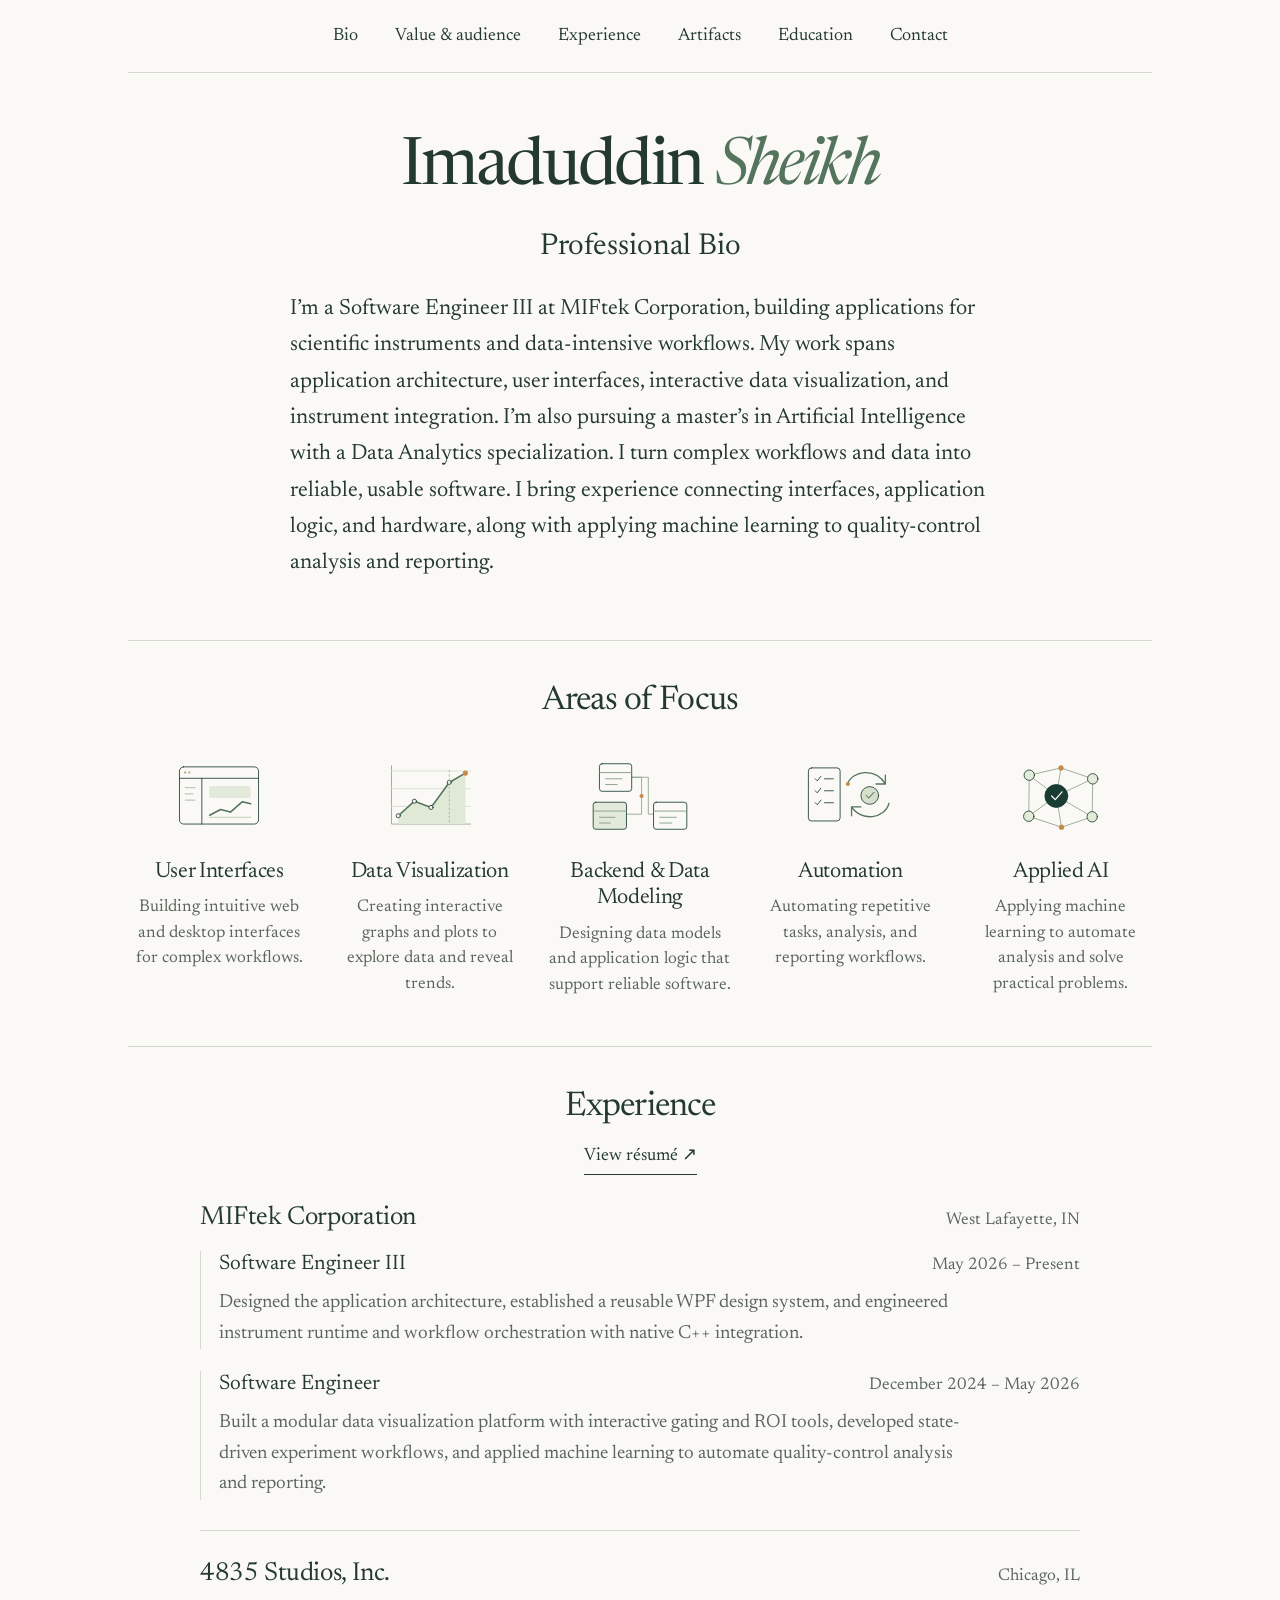
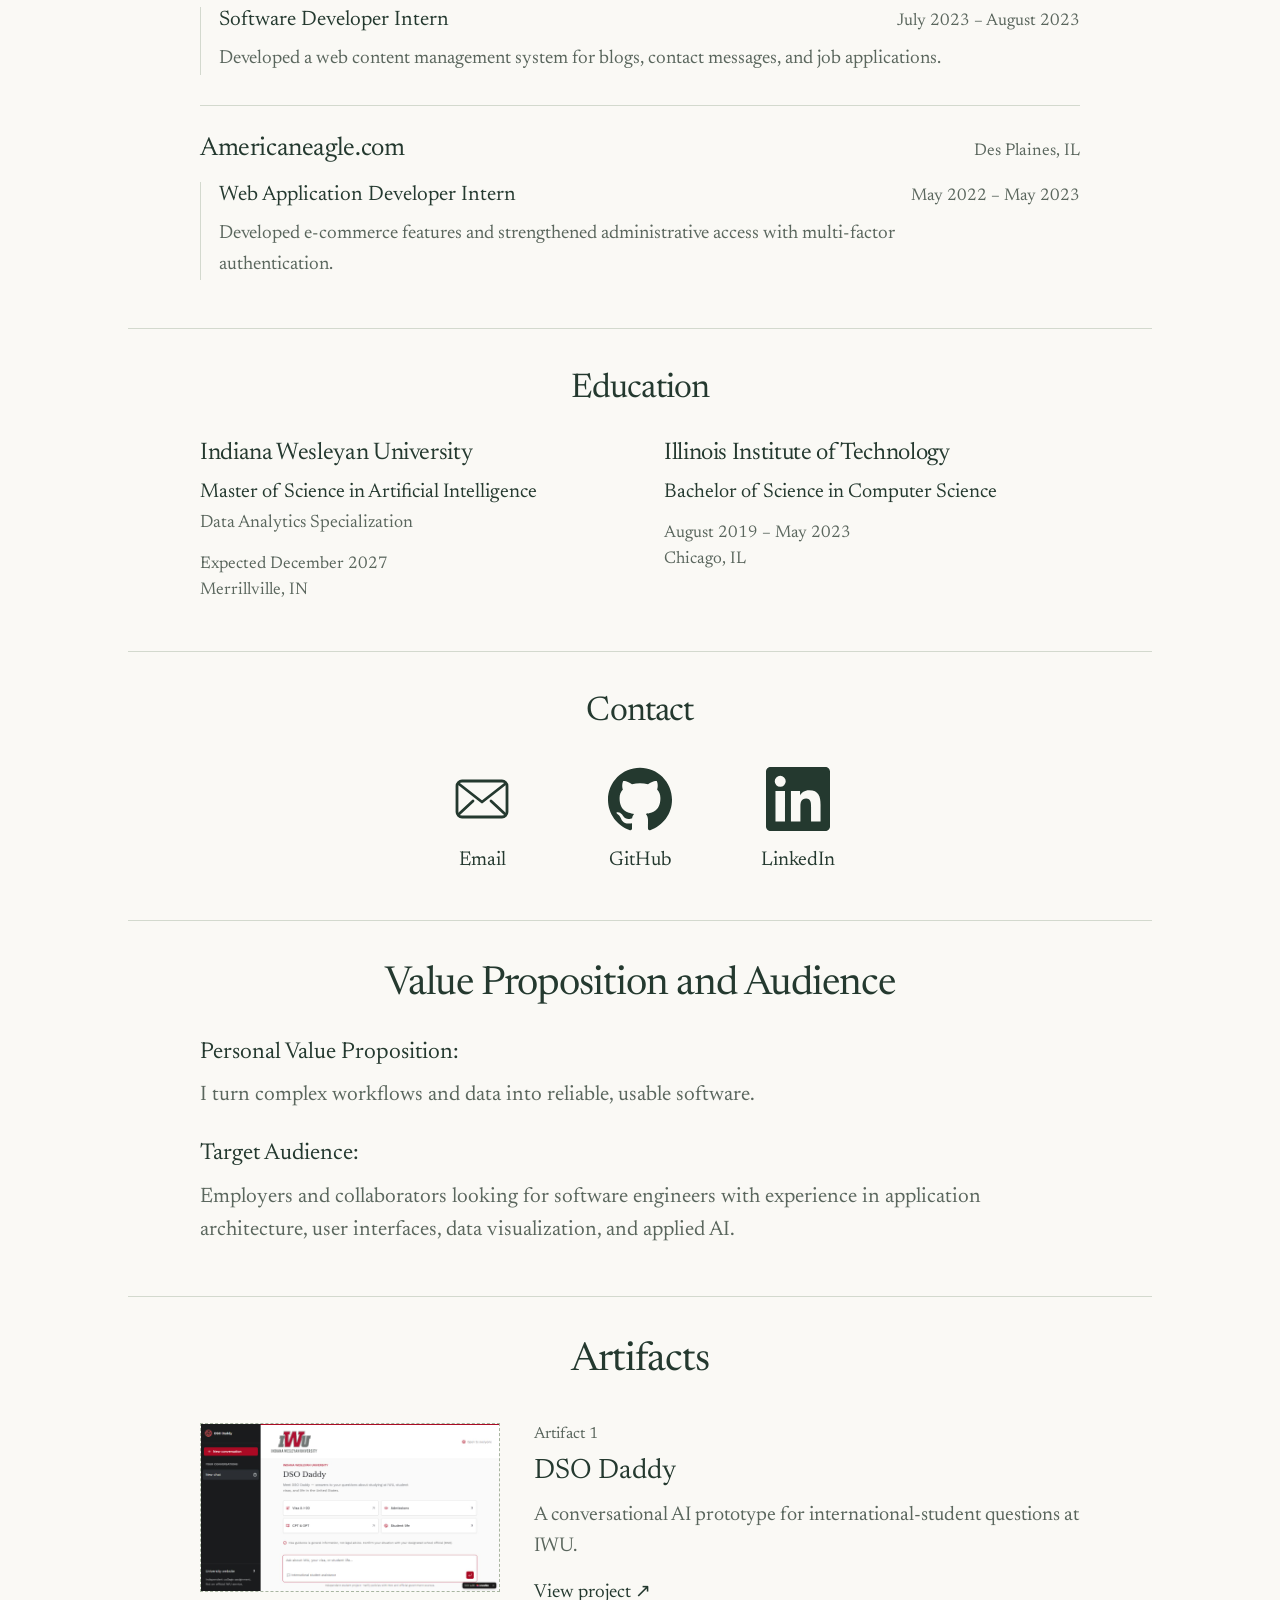
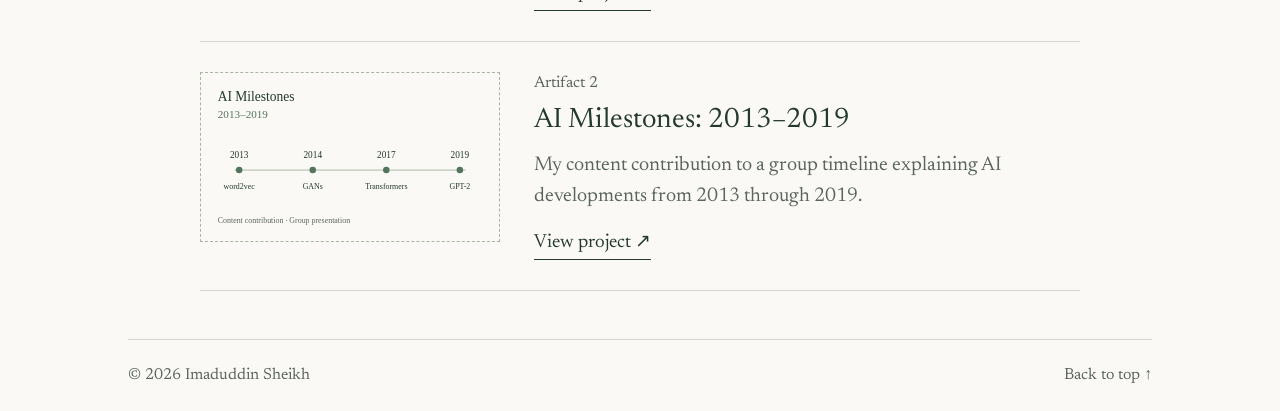
==== commit 0caa5d8f: "Align portfolio and both artifacts with exact course template" ====
--- a/index.html
+++ b/index.html
@@ -1,17 +1,17 @@
-<!doctype html>
-<html lang="en">
-<head>
-  <meta charset="utf-8">
-  <meta name="viewport" content="width=device-width, initial-scale=1">
-  <meta name="description" content="Imaduddin Sheikh’s software engineering portfolio. C#/.NET, Python, application architecture, data visualization, automation, and applied machine learning.">
-  <meta name="theme-color" content="#193b32">
-  <meta property="og:title" content="Imaduddin Sheikh — Software Engineer">
-  <meta property="og:description" content="Reliable, usable software for complex workflows and data. Explore my background and software engineering projects.">
-  <meta property="og:type" content="website">
-  <title>Imaduddin Sheikh — Software Engineer</title>
-  <link rel="icon" type="image/svg+xml" href="assets/favicon.svg?v=20261027">
-  <link rel="stylesheet" href="assets/styles.css?v=20261026-intro-block">
-  <script src="assets/site.js" defer></script>
-  <link rel="stylesheet" href="assets/project.css?v=20261026-spacing">
-</head>
-<body><a class="skip" href="#main">Skip to content</a><header class="site-nav"><nav aria-label="Main navigation"><a href="#about">About</a><a href="#experience">Experience</a><a href="#work">Projects</a><a href="#education">Education</a><a href="#contact">Contact</a></nav></header><div class="wrap"><main id="main"><section class="intro" id="about" aria-labelledby="intro-title"><h1 id="intro-title">Imaduddin <em>Sheikh</em></h1><p class="intro-copy">I’m a Software Engineer III at MIFtek Corporation, building applications for scientific instruments and data-intensive workflows. My work spans application architecture, user interfaces, interactive data visualization, and instrument integration. I’m also pursuing a master’s in Artificial Intelligence with a Data Analytics specialization. I turn complex workflows and data into reliable, usable software. I bring experience connecting interfaces, application logic, and hardware, along with applying machine learning to quality-control analysis and reporting.</p></section><section class="section" aria-labelledby="focus-title"><h2 id="focus-title">Areas of Focus</h2><ul class="focus-grid"><li class="focus"><svg viewBox="0 0 200 170" aria-hidden="true" fill="none" stroke="#193b32" stroke-width="1.6" stroke-linecap="round" stroke-linejoin="round" ><rect x="24" y="28" width="152" height="110" rx="8" fill="#faf9f5"/><path d="M24 50H176M67 50V138"/><circle cx="35" cy="39" r="2" fill="#c68b48" stroke="none"/><circle cx="43" cy="39" r="2" fill="#97ae91" stroke="none"/><path d="M35 68H54M35 80H50M35 92H54" stroke="#a5b59f"/><rect x="81" y="65" width="80" height="23" rx="3" fill="#e4eadb" stroke="none"/><path d="M82 121L103 110L122 115L145 95L161 99" stroke="#54745d" stroke-width="3"/><path d="M82 125H161" stroke="#b8c7b0"/></svg><h3>User Interfaces</h3><p>Building intuitive web and desktop interfaces for complex workflows.</p></li><li class="focus"><svg viewBox="0 0 200 170" aria-hidden="true" fill="none" stroke="#193b32" stroke-width="1.6" stroke-linecap="round" stroke-linejoin="round"><path d="M26 26V138H178" stroke="#8ca285"/><path d="M26 104H178M26 70H178M26 36H178" stroke="#d4decd"/><path d="M39 122L70 94L102 106L137 58L168 40V138H39Z" fill="#e0e9d5" stroke="none"/><path d="M39 122L70 94L102 106L137 58L168 40" stroke="#54745d" stroke-width="3"/><g fill="#faf9f5"><circle cx="39" cy="122" r="4"/><circle cx="70" cy="94" r="4"/><circle cx="102" cy="106" r="4"/><circle cx="137" cy="58" r="4"/></g><circle cx="168" cy="40" r="5" fill="#c68b48" stroke="none"/><path d="M137 35V138" stroke="#a5b59f" stroke-dasharray="3 5"/></svg><h3>Data Visualization</h3><p>Creating interactive graphs and plots to explore data and reveal trends.</p></li><li class="focus"><svg viewBox="0 0 200 170" aria-hidden="true" fill="none" stroke="#193b32" stroke-width="1.6" stroke-linecap="round" stroke-linejoin="round"><path d="M84 48H116V119H136M84 48H103V119H64" stroke="#8ca285"/><rect x="22" y="22" width="62" height="53" rx="5" fill="#faf9f5"/><rect x="10" y="96" width="64" height="52" rx="5" fill="#e4eadb"/><rect x="126" y="96" width="64" height="52" rx="5" fill="#faf9f5"/><path d="M22 39H84M10 113H74M126 113H190M34 51H65M34 62H56M22 125H52M138 125H170M22 136H43M138 136H161" stroke="#78957e"/><circle cx="103" cy="84" r="4" fill="#c68b48" stroke="none"/></svg><h3>Backend &amp; Data Modeling</h3><p>Designing data models and application logic that support reliable software.</p></li><li class="focus"><svg viewBox="0 0 200 170" aria-hidden="true" fill="none" stroke="#193b32" stroke-width="1.6" stroke-linecap="round" stroke-linejoin="round"><rect x="20" y="30" width="61" height="102" rx="6" fill="#faf9f5"/><path d="M33 51L37 55L44 46M51 51H68M33 74L37 78L44 69M51 74H68M33 97L37 101L44 92M51 97H68"/><path d="M95 61C104 35 149 29 168 61M168 61V44M168 61H150M175 98C167 128 122 134 103 105M103 105V122M103 105H121" stroke="#54745d" stroke-width="2.5"/><circle cx="138" cy="83" r="17" fill="#d6e0cb"/><path d="M131 83L136 88L146 77"/><circle cx="96" cy="61" r="4" fill="#c68b48" stroke="none"/></svg><h3>Automation</h3><p>Automating repetitive tasks, analysis, and reporting workflows.</p></li><li class="focus"><svg viewBox="0 0 200 170" aria-hidden="true" fill="none" stroke="#193b32" stroke-width="1.6" stroke-linecap="round" stroke-linejoin="round" ><path d="M39 44L100 30L161 51M39 44L91 84L161 51M39 44L38 123L91 84L160 124L161 51M38 123L101 144L160 124M100 30L91 84L101 144" stroke="#8ca285"/><circle cx="91" cy="84" r="22" fill="#193b32"/><path d="M82 84L89 91L102 76" stroke="#faf9f5" stroke-width="2.5"/><g fill="#e4ecd9"><circle cx="39" cy="44" r="10"/><circle cx="161" cy="51" r="10"/><circle cx="38" cy="123" r="10"/><circle cx="160" cy="124" r="10"/></g><g fill="#c68b48" stroke="none"><circle cx="100" cy="30" r="5"/><circle cx="101" cy="144" r="5"/></g></svg><h3>Applied AI</h3><p>Applying machine learning to automate analysis and solve practical problems.</p></li></ul></section><section class="section" id="experience" aria-labelledby="experience-title"><div class="section-heading"><h2 id="experience-title">Experience</h2><a class="resume-link" href="assets/imaduddin-sheikh-resume.pdf" target="_blank" rel="noopener" aria-label="View résumé (PDF, opens in a new tab)">View résumé ↗</a></div><div class="employers"><article class="employer"><div class="employer-header"><h3>MIFtek Corporation</h3><p class="location">West Lafayette, IN</p></div><div class="position"><div class="position-heading"><h4>Software Engineer III</h4><p class="dates">May 2026 – Present</p></div><p class="summary">Designed the application architecture, established a reusable WPF design system, and engineered instrument runtime and workflow orchestration with native C++ integration.</p></div><div class="position"><div class="position-heading"><h4>Software Engineer</h4><p class="dates">December 2024 – May 2026</p></div><p class="summary">Built a modular data visualization platform with interactive gating and ROI tools, developed state-driven experiment workflows, and applied machine learning to automate quality-control analysis and reporting.</p></div></article><article class="employer"><div class="employer-header"><h3>4835 Studios, Inc.</h3><p class="location">Chicago, IL</p></div><div class="position"><div class="position-heading"><h4>Software Developer Intern</h4><p class="dates">July 2023 – August 2023</p></div><p class="summary">Developed a web content management system for blogs, contact messages, and job applications.</p></div></article><article class="employer"><div class="employer-header"><h3>Americaneagle.com</h3><p class="location">Des Plaines, IL</p></div><div class="position"><div class="position-heading"><h4>Web Application Developer Intern</h4><p class="dates">May 2022 – May 2023</p></div><p class="summary">Developed e-commerce features and strengthened administrative access with multi-factor authentication.</p></div></article></div></section><section class="section" id="work" aria-labelledby="work-title"><h2 id="work-title">Projects</h2><article class="artifact-feature"><a class="artifact-thumbnail" href="international-student-assistant.html" aria-label="Open DSO Daddy case study"><img src="assets/assistant-preview.png" alt="Preview of the DSO Daddy international-student assistant interface."></a><div class="artifact-teaser"><h3><a href="international-student-assistant.html">DSO Daddy</a></h3><p class="artifact-summary">A conversational AI prototype for international-student questions at IWU.</p><a class="project-link" href="international-student-assistant.html">View project ↗</a></div></article><article class="artifact-feature" style="margin-top:30px"><a class="artifact-thumbnail" href="ai-milestones-2013-2019.html" aria-label="Open AI Milestones: 2013–2019 case study"><img src="assets/ai-milestones-preview.svg" alt="AI milestone timeline covering 2013–2015 and 2017–2019, the content I contributed to slides 8–9 of a group presentation."></a><div class="artifact-teaser"><h3><a href="ai-milestones-2013-2019.html">AI Milestones: 2013–2019</a></h3><p class="artifact-summary">My content contribution to a group timeline explaining AI developments from 2013 through 2019.</p><a class="project-link" href="ai-milestones-2013-2019.html">View project ↗</a></div></article></section><section class="section" id="education" aria-labelledby="education-title"><h2 id="education-title">Education</h2><div class="education-grid"><article class="education-entry"><h3>Indiana Wesleyan University</h3><p class="degree">Master of Science in Artificial Intelligence</p><p class="specialization">Data Analytics Specialization</p><div class="education-meta"><p>Expected December 2027</p><p>Merrillville, IN</p></div></article><article class="education-entry"><h3>Illinois Institute of Technology</h3><p class="degree">Bachelor of Science in Computer Science</p><div class="education-meta"><p>August 2019 – May 2023</p><p>Chicago, IL</p></div></article></div></section><section class="section" id="contact" aria-labelledby="contact-title"><h2 id="contact-title">Contact</h2><div class="contact-row"><a class="contact-link" href="mailto:imaduddin.sheikh92@gmail.com"><svg viewBox="0 0 64 64" fill="none" stroke="currentColor" stroke-width="2.8" stroke-linecap="round" stroke-linejoin="round" aria-hidden="true"><rect x="7" y="14" width="50" height="36" rx="5"/><path d="M9 17L32 35L55 17M9 47L23 34M55 47L41 34"/></svg><span>Email</span></a><a class="contact-link" href="https://github.com/isheikh8492"><svg viewBox="0 0 24 24" fill="currentColor" aria-hidden="true"><path d="M12 .297C5.37.297 0 5.67 0 12.297c0 5.303 3.438 9.8 8.205 11.385.6.113.82-.258.82-.577 0-.285-.01-1.04-.015-2.04-3.338.725-4.043-1.61-4.043-1.61-.546-1.387-1.333-1.756-1.333-1.756-1.09-.745.083-.73.083-.73 1.205.085 1.84 1.237 1.84 1.237 1.07 1.835 2.807 1.305 3.492.998.108-.775.42-1.305.763-1.605-2.665-.303-5.467-1.334-5.467-5.93 0-1.31.468-2.38 1.235-3.22-.123-.303-.535-1.523.118-3.176 0 0 1.008-.323 3.3 1.23a11.52 11.52 0 013.003-.404c1.02.005 2.047.138 3.003.404 2.29-1.553 3.296-1.23 3.296-1.23.655 1.653.243 2.873.12 3.176.77.84 1.233 1.91 1.233 3.22 0 4.61-2.807 5.624-5.48 5.92.43.372.823 1.102.823 2.222 0 1.606-.015 2.896-.015 3.29 0 .32.216.694.825.576C20.565 22.092 24 17.592 24 12.297c0-6.627-5.373-12-12-12"/></svg><span>GitHub</span></a><a class="contact-link" href="https://www.linkedin.com/in/imaduddin-sheikh/"><svg viewBox="0 0 24 24" fill="currentColor" aria-hidden="true"><path d="M20.447 20.452h-3.554v-5.569c0-1.328-.027-3.037-1.852-3.037-1.853 0-2.136 1.445-2.136 2.939v5.667H9.351V9h3.414v1.561h.049c.476-.9 1.637-1.85 3.37-1.85 3.601 0 4.267 2.37 4.267 5.455v6.286zM5.337 7.433a2.062 2.062 0 110-4.124 2.062 2.062 0 010 4.124zM7.119 20.452H3.555V9h3.564v11.452zM22.225 0H1.771C.792 0 0 .774 0 1.729v20.542C0 23.227.792 24 1.771 24h20.451C23.2 24 24 23.227 24 22.271V1.729C24 .774 23.2 0 22.222 0h.003z"/></svg><span>LinkedIn</span></a></div></section></main><footer><span>© <span data-year>2026</span> Imaduddin Sheikh</span><a href="#about">Back to top ↑</a></footer></div></body></html>+<!doctype html>
+<html lang="en">
+<head>
+  <meta charset="utf-8">
+  <meta name="viewport" content="width=device-width, initial-scale=1">
+  <meta name="description" content="Imaduddin Sheikh’s software engineering portfolio. C#/.NET, Python, application architecture, data visualization, automation, and applied machine learning.">
+  <meta name="theme-color" content="#193b32">
+  <meta property="og:title" content="Imaduddin Sheikh — Software Engineer">
+  <meta property="og:description" content="Reliable, usable software for complex workflows and data. Explore my background and software engineering projects.">
+  <meta property="og:type" content="website">
+  <title>Imaduddin Sheikh — Software Engineer</title>
+  <link rel="icon" type="image/svg+xml" href="assets/favicon.svg?v=20261027">
+  <link rel="stylesheet" href="assets/styles.css?v=20261026-intro-block">
+  <script src="assets/site.js" defer></script>
+  <link rel="stylesheet" href="assets/project.css?v=20261026-spacing">
+<link rel="stylesheet" href="assets/template-alignment.css"></head>
+<body><a class="skip" href="#main">Skip to content</a><header class="site-nav"><nav aria-label="Main navigation"><a href="#about">Bio</a><a href="#value-audience">Value &amp; audience</a><a href="#experience">Experience</a><a href="#work">Artifacts</a><a href="#education">Education</a><a href="#contact">Contact</a></nav></header><div class="wrap"><main id="main"><section class="professional-bio" id="about" aria-labelledby="bio-title"><div class="intro"><h1 id="intro-title">Imaduddin <em>Sheikh</em></h1><h2 class="bio-heading" id="bio-title">Professional Bio</h2><p class="intro-copy">I’m a Software Engineer III at MIFtek Corporation, building applications for scientific instruments and data-intensive workflows. My work spans application architecture, user interfaces, interactive data visualization, and instrument integration. I’m also pursuing a master’s in Artificial Intelligence with a Data Analytics specialization. I turn complex workflows and data into reliable, usable software. I bring experience connecting interfaces, application logic, and hardware, along with applying machine learning to quality-control analysis and reporting.</p></div><section class="section bio-subsection" aria-labelledby="focus-title"><h3 id="focus-title">Areas of Focus</h3><ul class="focus-grid"><li class="focus"><svg viewBox="0 0 200 170" aria-hidden="true" fill="none" stroke="#193b32" stroke-width="1.6" stroke-linecap="round" stroke-linejoin="round" ><rect x="24" y="28" width="152" height="110" rx="8" fill="#faf9f5"/><path d="M24 50H176M67 50V138"/><circle cx="35" cy="39" r="2" fill="#c68b48" stroke="none"/><circle cx="43" cy="39" r="2" fill="#97ae91" stroke="none"/><path d="M35 68H54M35 80H50M35 92H54" stroke="#a5b59f"/><rect x="81" y="65" width="80" height="23" rx="3" fill="#e4eadb" stroke="none"/><path d="M82 121L103 110L122 115L145 95L161 99" stroke="#54745d" stroke-width="3"/><path d="M82 125H161" stroke="#b8c7b0"/></svg><h4>User Interfaces</h4><p>Building intuitive web and desktop interfaces for complex workflows.</p></li><li class="focus"><svg viewBox="0 0 200 170" aria-hidden="true" fill="none" stroke="#193b32" stroke-width="1.6" stroke-linecap="round" stroke-linejoin="round"><path d="M26 26V138H178" stroke="#8ca285"/><path d="M26 104H178M26 70H178M26 36H178" stroke="#d4decd"/><path d="M39 122L70 94L102 106L137 58L168 40V138H39Z" fill="#e0e9d5" stroke="none"/><path d="M39 122L70 94L102 106L137 58L168 40" stroke="#54745d" stroke-width="3"/><g fill="#faf9f5"><circle cx="39" cy="122" r="4"/><circle cx="70" cy="94" r="4"/><circle cx="102" cy="106" r="4"/><circle cx="137" cy="58" r="4"/></g><circle cx="168" cy="40" r="5" fill="#c68b48" stroke="none"/><path d="M137 35V138" stroke="#a5b59f" stroke-dasharray="3 5"/></svg><h4>Data Visualization</h4><p>Creating interactive graphs and plots to explore data and reveal trends.</p></li><li class="focus"><svg viewBox="0 0 200 170" aria-hidden="true" fill="none" stroke="#193b32" stroke-width="1.6" stroke-linecap="round" stroke-linejoin="round"><path d="M84 48H116V119H136M84 48H103V119H64" stroke="#8ca285"/><rect x="22" y="22" width="62" height="53" rx="5" fill="#faf9f5"/><rect x="10" y="96" width="64" height="52" rx="5" fill="#e4eadb"/><rect x="126" y="96" width="64" height="52" rx="5" fill="#faf9f5"/><path d="M22 39H84M10 113H74M126 113H190M34 51H65M34 62H56M22 125H52M138 125H170M22 136H43M138 136H161" stroke="#78957e"/><circle cx="103" cy="84" r="4" fill="#c68b48" stroke="none"/></svg><h4>Backend &amp; Data Modeling</h4><p>Designing data models and application logic that support reliable software.</p></li><li class="focus"><svg viewBox="0 0 200 170" aria-hidden="true" fill="none" stroke="#193b32" stroke-width="1.6" stroke-linecap="round" stroke-linejoin="round"><rect x="20" y="30" width="61" height="102" rx="6" fill="#faf9f5"/><path d="M33 51L37 55L44 46M51 51H68M33 74L37 78L44 69M51 74H68M33 97L37 101L44 92M51 97H68"/><path d="M95 61C104 35 149 29 168 61M168 61V44M168 61H150M175 98C167 128 122 134 103 105M103 105V122M103 105H121" stroke="#54745d" stroke-width="2.5"/><circle cx="138" cy="83" r="17" fill="#d6e0cb"/><path d="M131 83L136 88L146 77"/><circle cx="96" cy="61" r="4" fill="#c68b48" stroke="none"/></svg><h4>Automation</h4><p>Automating repetitive tasks, analysis, and reporting workflows.</p></li><li class="focus"><svg viewBox="0 0 200 170" aria-hidden="true" fill="none" stroke="#193b32" stroke-width="1.6" stroke-linecap="round" stroke-linejoin="round" ><path d="M39 44L100 30L161 51M39 44L91 84L161 51M39 44L38 123L91 84L160 124L161 51M38 123L101 144L160 124M100 30L91 84L101 144" stroke="#8ca285"/><circle cx="91" cy="84" r="22" fill="#193b32"/><path d="M82 84L89 91L102 76" stroke="#faf9f5" stroke-width="2.5"/><g fill="#e4ecd9"><circle cx="39" cy="44" r="10"/><circle cx="161" cy="51" r="10"/><circle cx="38" cy="123" r="10"/><circle cx="160" cy="124" r="10"/></g><g fill="#c68b48" stroke="none"><circle cx="100" cy="30" r="5"/><circle cx="101" cy="144" r="5"/></g></svg><h4>Applied AI</h4><p>Applying machine learning to automate analysis and solve practical problems.</p></li></ul></section><section class="section bio-subsection" id="experience" aria-labelledby="experience-title"><div class="section-heading"><h3 id="experience-title">Experience</h3><a class="resume-link" href="assets/imaduddin-sheikh-resume.pdf" target="_blank" rel="noopener" aria-label="View résumé (PDF, opens in a new tab)">View résumé ↗</a></div><div class="employers"><article class="employer"><div class="employer-header"><h4>MIFtek Corporation</h4><p class="location">West Lafayette, IN</p></div><div class="position"><div class="position-heading"><h5>Software Engineer III</h5><p class="dates">May 2026 – Present</p></div><p class="summary">Designed the application architecture, established a reusable WPF design system, and engineered instrument runtime and workflow orchestration with native C++ integration.</p></div><div class="position"><div class="position-heading"><h5>Software Engineer</h5><p class="dates">December 2024 – May 2026</p></div><p class="summary">Built a modular data visualization platform with interactive gating and ROI tools, developed state-driven experiment workflows, and applied machine learning to automate quality-control analysis and reporting.</p></div></article><article class="employer"><div class="employer-header"><h4>4835 Studios, Inc.</h4><p class="location">Chicago, IL</p></div><div class="position"><div class="position-heading"><h5>Software Developer Intern</h5><p class="dates">July 2023 – August 2023</p></div><p class="summary">Developed a web content management system for blogs, contact messages, and job applications.</p></div></article><article class="employer"><div class="employer-header"><h4>Americaneagle.com</h4><p class="location">Des Plaines, IL</p></div><div class="position"><div class="position-heading"><h5>Web Application Developer Intern</h5><p class="dates">May 2022 – May 2023</p></div><p class="summary">Developed e-commerce features and strengthened administrative access with multi-factor authentication.</p></div></article></div></section><section class="section bio-subsection" id="education" aria-labelledby="education-title"><h3 id="education-title">Education</h3><div class="education-grid"><article class="education-entry"><h4>Indiana Wesleyan University</h4><p class="degree">Master of Science in Artificial Intelligence</p><p class="specialization">Data Analytics Specialization</p><div class="education-meta"><p>Expected December 2027</p><p>Merrillville, IN</p></div></article><article class="education-entry"><h4>Illinois Institute of Technology</h4><p class="degree">Bachelor of Science in Computer Science</p><div class="education-meta"><p>August 2019 – May 2023</p><p>Chicago, IL</p></div></article></div></section><section class="section bio-subsection" id="contact" aria-labelledby="contact-title"><h3 id="contact-title">Contact</h3><div class="contact-row"><a class="contact-link" href="mailto:imaduddin.sheikh92@gmail.com"><svg viewBox="0 0 64 64" fill="none" stroke="currentColor" stroke-width="2.8" stroke-linecap="round" stroke-linejoin="round" aria-hidden="true"><rect x="7" y="14" width="50" height="36" rx="5"/><path d="M9 17L32 35L55 17M9 47L23 34M55 47L41 34"/></svg><span>Email</span></a><a class="contact-link" href="https://github.com/isheikh8492"><svg viewBox="0 0 24 24" fill="currentColor" aria-hidden="true"><path d="M12 .297C5.37.297 0 5.67 0 12.297c0 5.303 3.438 9.8 8.205 11.385.6.113.82-.258.82-.577 0-.285-.01-1.04-.015-2.04-3.338.725-4.043-1.61-4.043-1.61-.546-1.387-1.333-1.756-1.333-1.756-1.09-.745.083-.73.083-.73 1.205.085 1.84 1.237 1.84 1.237 1.07 1.835 2.807 1.305 3.492.998.108-.775.42-1.305.763-1.605-2.665-.303-5.467-1.334-5.467-5.93 0-1.31.468-2.38 1.235-3.22-.123-.303-.535-1.523.118-3.176 0 0 1.008-.323 3.3 1.23a11.52 11.52 0 013.003-.404c1.02.005 2.047.138 3.003.404 2.29-1.553 3.296-1.23 3.296-1.23.655 1.653.243 2.873.12 3.176.77.84 1.233 1.91 1.233 3.22 0 4.61-2.807 5.624-5.48 5.92.43.372.823 1.102.823 2.222 0 1.606-.015 2.896-.015 3.29 0 .32.216.694.825.576C20.565 22.092 24 17.592 24 12.297c0-6.627-5.373-12-12-12"/></svg><span>GitHub</span></a><a class="contact-link" href="https://www.linkedin.com/in/imaduddin-sheikh/"><svg viewBox="0 0 24 24" fill="currentColor" aria-hidden="true"><path d="M20.447 20.452h-3.554v-5.569c0-1.328-.027-3.037-1.852-3.037-1.853 0-2.136 1.445-2.136 2.939v5.667H9.351V9h3.414v1.561h.049c.476-.9 1.637-1.85 3.37-1.85 3.601 0 4.267 2.37 4.267 5.455v6.286zM5.337 7.433a2.062 2.062 0 110-4.124 2.062 2.062 0 010 4.124zM7.119 20.452H3.555V9h3.564v11.452zM22.225 0H1.771C.792 0 0 .774 0 1.729v20.542C0 23.227.792 24 1.771 24h20.451C23.2 24 24 23.227 24 22.271V1.729C24 .774 23.2 0 22.222 0h.003z"/></svg><span>LinkedIn</span></a></div></section></section><section class="section" id="value-audience" aria-labelledby="value-audience-title"><h2 id="value-audience-title">Value Proposition and Audience</h2><div class="portfolio-value"><h3>Personal Value Proposition:</h3><p>I turn complex workflows and data into reliable, usable software.</p><h3>Target Audience:</h3><p>Employers and collaborators looking for software engineers with experience in application architecture, user interfaces, data visualization, and applied AI.</p></div></section><section class="section" id="work" aria-labelledby="work-title"><h2 id="work-title">Artifacts</h2><article class="artifact-feature"><a class="artifact-thumbnail" href="international-student-assistant.html" aria-label="Open DSO Daddy case study"><img src="assets/assistant-preview.png" alt="Preview of the DSO Daddy international-student assistant interface."></a><div class="artifact-teaser"><p class="artifact-number">Artifact 1</p><h3><a href="international-student-assistant.html">DSO Daddy</a></h3><p class="artifact-summary">A conversational AI prototype for international-student questions at IWU.</p><a class="project-link" href="international-student-assistant.html">View project ↗</a></div></article><article class="artifact-feature" style="margin-top:30px"><a class="artifact-thumbnail" href="ai-milestones-2013-2019.html" aria-label="Open AI Milestones: 2013–2019 case study"><img src="assets/ai-milestones-preview.svg" alt="AI milestone timeline covering 2013–2015 and 2017–2019, the content I contributed to slides 8–9 of a group presentation."></a><div class="artifact-teaser"><p class="artifact-number">Artifact 2</p><h3><a href="ai-milestones-2013-2019.html">AI Milestones: 2013–2019</a></h3><p class="artifact-summary">My content contribution to a group timeline explaining AI developments from 2013 through 2019.</p><a class="project-link" href="ai-milestones-2013-2019.html">View project ↗</a></div></article></section></main><footer><span>© <span data-year>2026</span> Imaduddin Sheikh</span><a href="#about">Back to top ↑</a></footer></div></body></html>
--- a/assets/template-alignment.css
+++ b/assets/template-alignment.css
@@ -0,0 +1 @@
+.field-label,.artifact-number{font-size:16px;line-height:1.4;color:var(--muted)}.field-label{margin-top:12px}.artifact-number{margin-bottom:10px}.detail-hero .field-label+h1{margin-top:5px}.template-copy{font-size:20px;line-height:1.65;color:var(--muted);max-width:75ch}.template-copy+.template-copy{margin-top:12px}.detail-section h3{font-size:23px;margin:26px 0 10px}.process-step{padding-left:18px}.bio-heading{font-size:30px;line-height:1.2;margin:28px 0 -14px}.portfolio-value{max-width:880px;margin:28px auto 0}.portfolio-value h3{font-size:23px;margin:23px 0 9px}.portfolio-value p{font-size:21px;line-height:1.6;color:var(--muted)}.template-notice{margin-top:20px}@media(max-width:760px){.template-copy{font-size:19px}.portfolio-value p{font-size:20px}.bio-heading{font-size:27px}.process-step{padding-left:0}}.bio-subsection{text-align:left}.bio-subsection>h3,.bio-subsection>.section-heading>h3{font-size:34px;line-height:1.1;text-align:center;letter-spacing:-.025em}.focus h4{font-size:22px;line-height:1.2;letter-spacing:-.015em;margin-bottom:10px}.employer-header h4{font-size:26px;line-height:1.2;letter-spacing:-.015em}.position h5{font-size:21px;line-height:1.3;font-weight:400;margin:0}.education-entry h4{font-size:24px;line-height:1.25;letter-spacing:-.015em}.professional-bio .focus h4,.professional-bio .employer-header h4,.professional-bio .education-entry h4{font-weight:400}@media(max-width:760px){.bio-subsection>h3,.bio-subsection>.section-heading>h3{font-size:30px}.employer-header h4{font-size:24px}.education-entry h4{font-size:23px}}
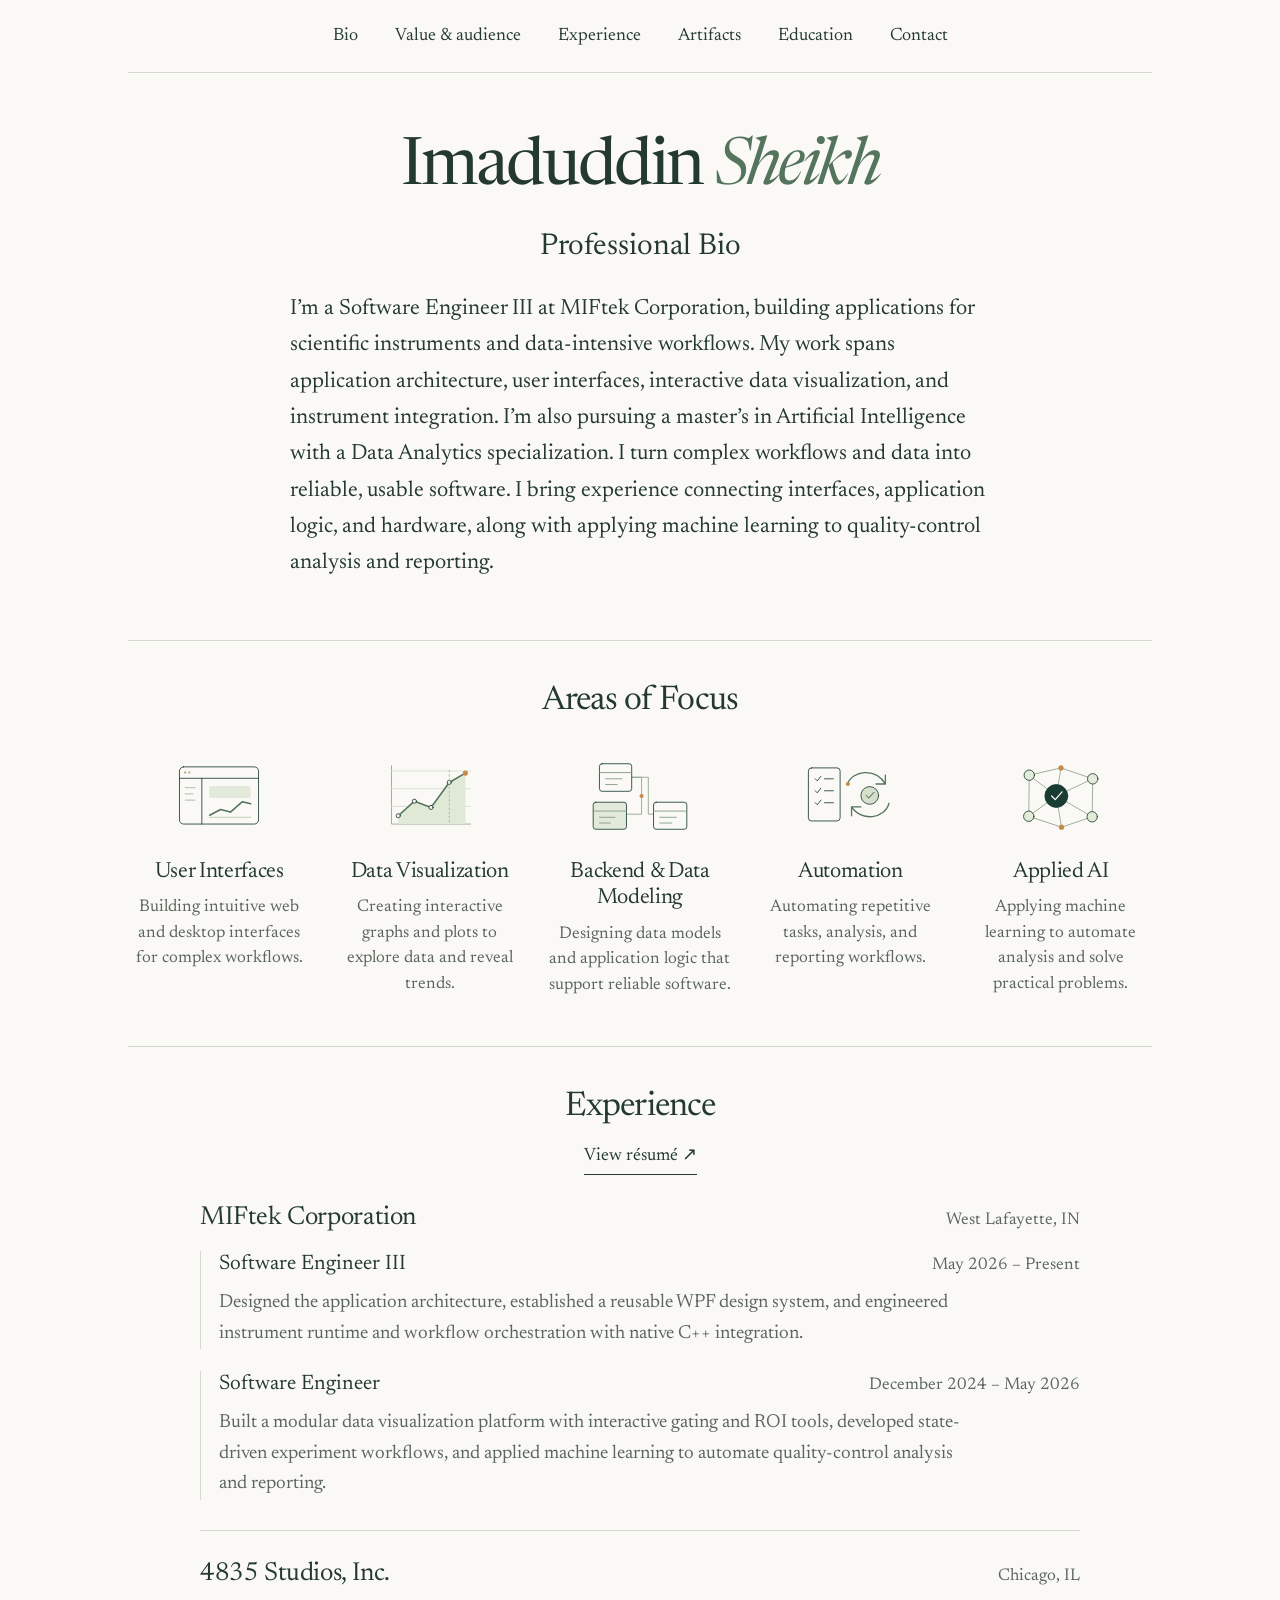
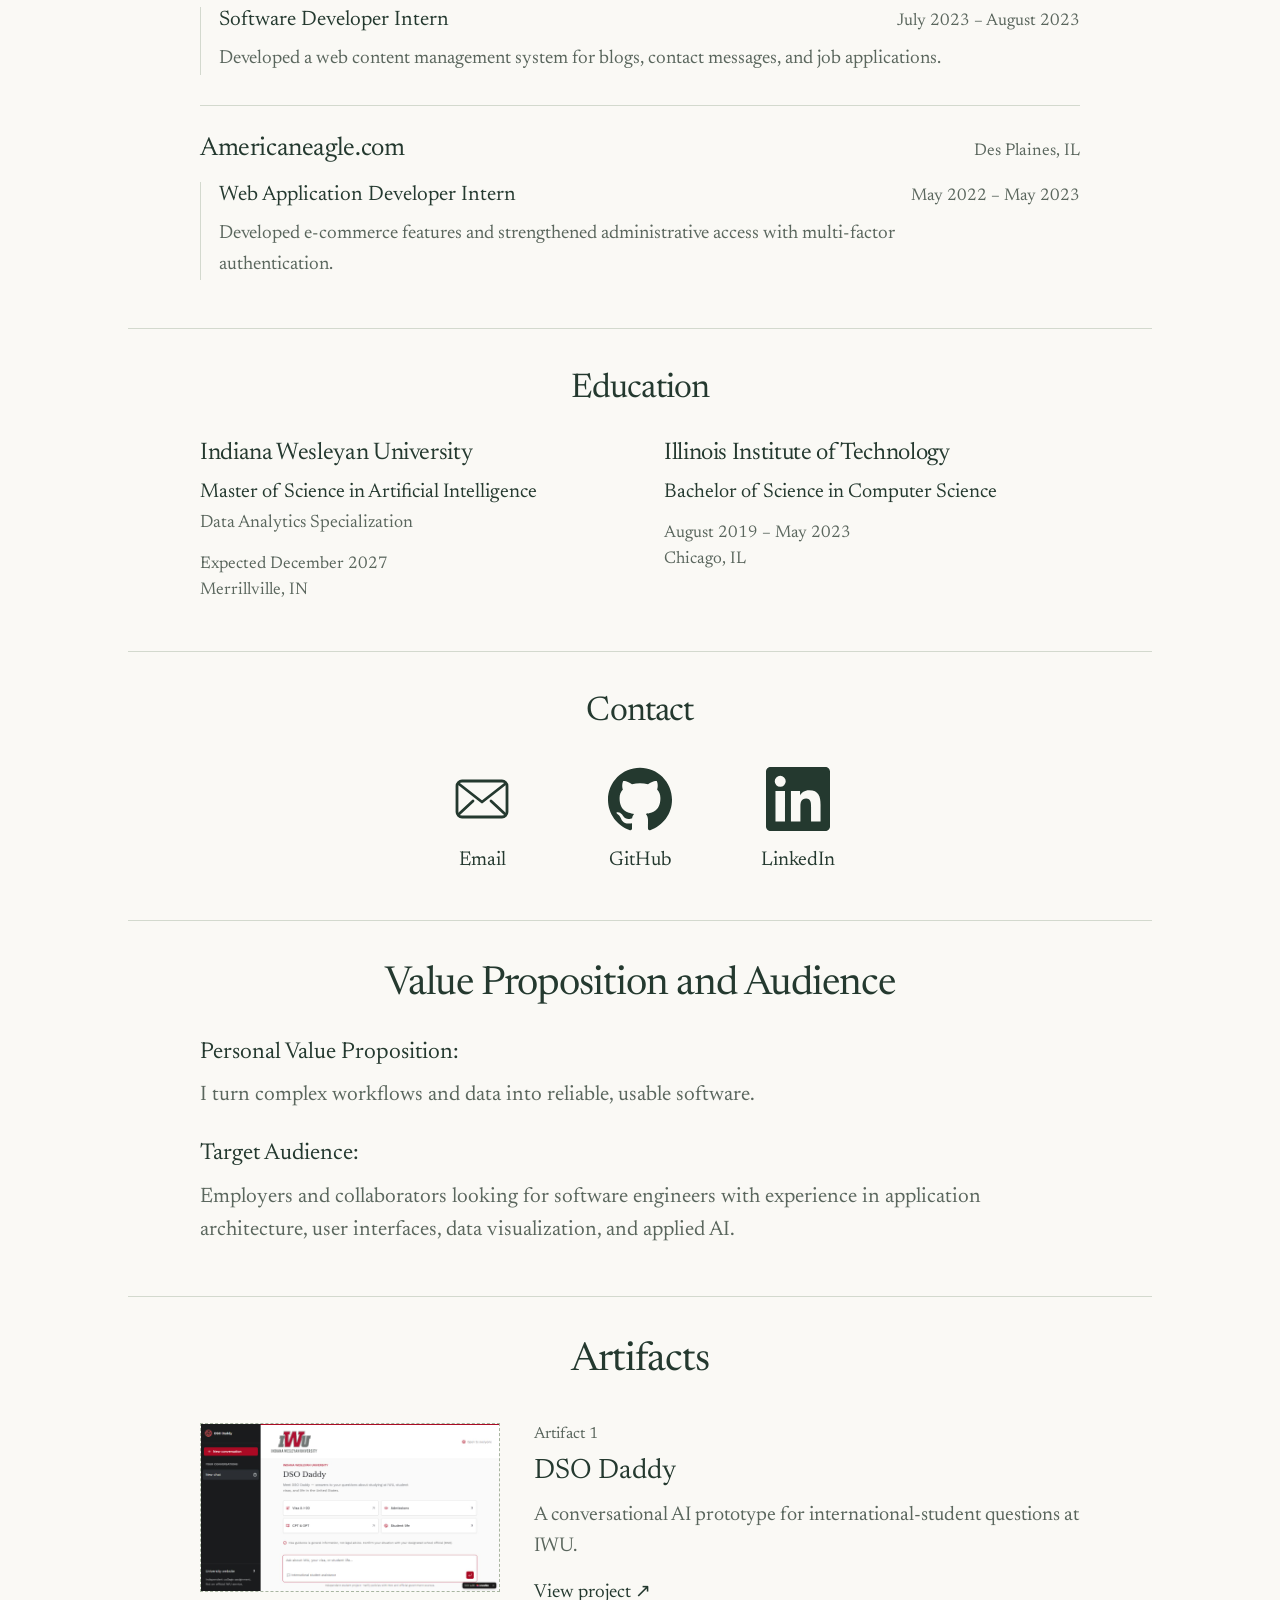
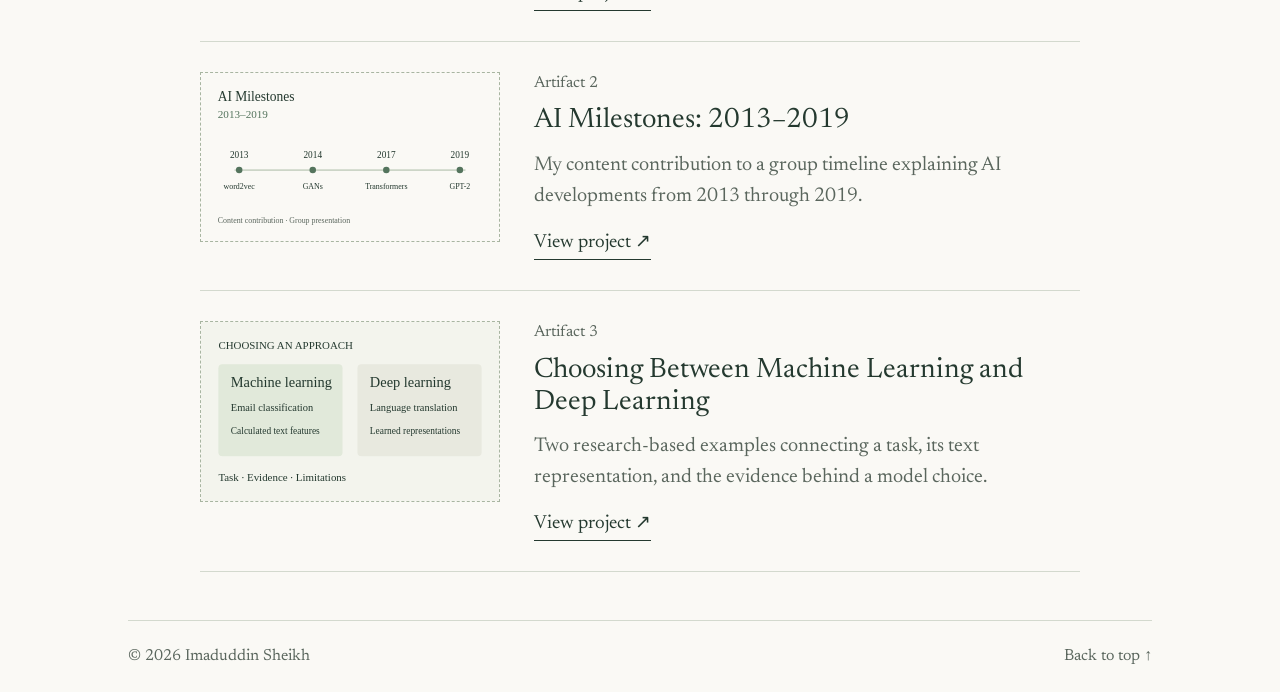
==== commit f021bc40: "Add Artifact 3 machine learning comparison and report" ====
--- a/index.html
+++ b/index.html
@@ -14,4 +14,4 @@
   <script src="assets/site.js" defer></script>
   <link rel="stylesheet" href="assets/project.css?v=20261026-spacing">
 <link rel="stylesheet" href="assets/template-alignment.css"></head>
-<body><a class="skip" href="#main">Skip to content</a><header class="site-nav"><nav aria-label="Main navigation"><a href="#about">Bio</a><a href="#value-audience">Value &amp; audience</a><a href="#experience">Experience</a><a href="#work">Artifacts</a><a href="#education">Education</a><a href="#contact">Contact</a></nav></header><div class="wrap"><main id="main"><section class="professional-bio" id="about" aria-labelledby="bio-title"><div class="intro"><h1 id="intro-title">Imaduddin <em>Sheikh</em></h1><h2 class="bio-heading" id="bio-title">Professional Bio</h2><p class="intro-copy">I’m a Software Engineer III at MIFtek Corporation, building applications for scientific instruments and data-intensive workflows. My work spans application architecture, user interfaces, interactive data visualization, and instrument integration. I’m also pursuing a master’s in Artificial Intelligence with a Data Analytics specialization. I turn complex workflows and data into reliable, usable software. I bring experience connecting interfaces, application logic, and hardware, along with applying machine learning to quality-control analysis and reporting.</p></div><section class="section bio-subsection" aria-labelledby="focus-title"><h3 id="focus-title">Areas of Focus</h3><ul class="focus-grid"><li class="focus"><svg viewBox="0 0 200 170" aria-hidden="true" fill="none" stroke="#193b32" stroke-width="1.6" stroke-linecap="round" stroke-linejoin="round" ><rect x="24" y="28" width="152" height="110" rx="8" fill="#faf9f5"/><path d="M24 50H176M67 50V138"/><circle cx="35" cy="39" r="2" fill="#c68b48" stroke="none"/><circle cx="43" cy="39" r="2" fill="#97ae91" stroke="none"/><path d="M35 68H54M35 80H50M35 92H54" stroke="#a5b59f"/><rect x="81" y="65" width="80" height="23" rx="3" fill="#e4eadb" stroke="none"/><path d="M82 121L103 110L122 115L145 95L161 99" stroke="#54745d" stroke-width="3"/><path d="M82 125H161" stroke="#b8c7b0"/></svg><h4>User Interfaces</h4><p>Building intuitive web and desktop interfaces for complex workflows.</p></li><li class="focus"><svg viewBox="0 0 200 170" aria-hidden="true" fill="none" stroke="#193b32" stroke-width="1.6" stroke-linecap="round" stroke-linejoin="round"><path d="M26 26V138H178" stroke="#8ca285"/><path d="M26 104H178M26 70H178M26 36H178" stroke="#d4decd"/><path d="M39 122L70 94L102 106L137 58L168 40V138H39Z" fill="#e0e9d5" stroke="none"/><path d="M39 122L70 94L102 106L137 58L168 40" stroke="#54745d" stroke-width="3"/><g fill="#faf9f5"><circle cx="39" cy="122" r="4"/><circle cx="70" cy="94" r="4"/><circle cx="102" cy="106" r="4"/><circle cx="137" cy="58" r="4"/></g><circle cx="168" cy="40" r="5" fill="#c68b48" stroke="none"/><path d="M137 35V138" stroke="#a5b59f" stroke-dasharray="3 5"/></svg><h4>Data Visualization</h4><p>Creating interactive graphs and plots to explore data and reveal trends.</p></li><li class="focus"><svg viewBox="0 0 200 170" aria-hidden="true" fill="none" stroke="#193b32" stroke-width="1.6" stroke-linecap="round" stroke-linejoin="round"><path d="M84 48H116V119H136M84 48H103V119H64" stroke="#8ca285"/><rect x="22" y="22" width="62" height="53" rx="5" fill="#faf9f5"/><rect x="10" y="96" width="64" height="52" rx="5" fill="#e4eadb"/><rect x="126" y="96" width="64" height="52" rx="5" fill="#faf9f5"/><path d="M22 39H84M10 113H74M126 113H190M34 51H65M34 62H56M22 125H52M138 125H170M22 136H43M138 136H161" stroke="#78957e"/><circle cx="103" cy="84" r="4" fill="#c68b48" stroke="none"/></svg><h4>Backend &amp; Data Modeling</h4><p>Designing data models and application logic that support reliable software.</p></li><li class="focus"><svg viewBox="0 0 200 170" aria-hidden="true" fill="none" stroke="#193b32" stroke-width="1.6" stroke-linecap="round" stroke-linejoin="round"><rect x="20" y="30" width="61" height="102" rx="6" fill="#faf9f5"/><path d="M33 51L37 55L44 46M51 51H68M33 74L37 78L44 69M51 74H68M33 97L37 101L44 92M51 97H68"/><path d="M95 61C104 35 149 29 168 61M168 61V44M168 61H150M175 98C167 128 122 134 103 105M103 105V122M103 105H121" stroke="#54745d" stroke-width="2.5"/><circle cx="138" cy="83" r="17" fill="#d6e0cb"/><path d="M131 83L136 88L146 77"/><circle cx="96" cy="61" r="4" fill="#c68b48" stroke="none"/></svg><h4>Automation</h4><p>Automating repetitive tasks, analysis, and reporting workflows.</p></li><li class="focus"><svg viewBox="0 0 200 170" aria-hidden="true" fill="none" stroke="#193b32" stroke-width="1.6" stroke-linecap="round" stroke-linejoin="round" ><path d="M39 44L100 30L161 51M39 44L91 84L161 51M39 44L38 123L91 84L160 124L161 51M38 123L101 144L160 124M100 30L91 84L101 144" stroke="#8ca285"/><circle cx="91" cy="84" r="22" fill="#193b32"/><path d="M82 84L89 91L102 76" stroke="#faf9f5" stroke-width="2.5"/><g fill="#e4ecd9"><circle cx="39" cy="44" r="10"/><circle cx="161" cy="51" r="10"/><circle cx="38" cy="123" r="10"/><circle cx="160" cy="124" r="10"/></g><g fill="#c68b48" stroke="none"><circle cx="100" cy="30" r="5"/><circle cx="101" cy="144" r="5"/></g></svg><h4>Applied AI</h4><p>Applying machine learning to automate analysis and solve practical problems.</p></li></ul></section><section class="section bio-subsection" id="experience" aria-labelledby="experience-title"><div class="section-heading"><h3 id="experience-title">Experience</h3><a class="resume-link" href="assets/imaduddin-sheikh-resume.pdf" target="_blank" rel="noopener" aria-label="View résumé (PDF, opens in a new tab)">View résumé ↗</a></div><div class="employers"><article class="employer"><div class="employer-header"><h4>MIFtek Corporation</h4><p class="location">West Lafayette, IN</p></div><div class="position"><div class="position-heading"><h5>Software Engineer III</h5><p class="dates">May 2026 – Present</p></div><p class="summary">Designed the application architecture, established a reusable WPF design system, and engineered instrument runtime and workflow orchestration with native C++ integration.</p></div><div class="position"><div class="position-heading"><h5>Software Engineer</h5><p class="dates">December 2024 – May 2026</p></div><p class="summary">Built a modular data visualization platform with interactive gating and ROI tools, developed state-driven experiment workflows, and applied machine learning to automate quality-control analysis and reporting.</p></div></article><article class="employer"><div class="employer-header"><h4>4835 Studios, Inc.</h4><p class="location">Chicago, IL</p></div><div class="position"><div class="position-heading"><h5>Software Developer Intern</h5><p class="dates">July 2023 – August 2023</p></div><p class="summary">Developed a web content management system for blogs, contact messages, and job applications.</p></div></article><article class="employer"><div class="employer-header"><h4>Americaneagle.com</h4><p class="location">Des Plaines, IL</p></div><div class="position"><div class="position-heading"><h5>Web Application Developer Intern</h5><p class="dates">May 2022 – May 2023</p></div><p class="summary">Developed e-commerce features and strengthened administrative access with multi-factor authentication.</p></div></article></div></section><section class="section bio-subsection" id="education" aria-labelledby="education-title"><h3 id="education-title">Education</h3><div class="education-grid"><article class="education-entry"><h4>Indiana Wesleyan University</h4><p class="degree">Master of Science in Artificial Intelligence</p><p class="specialization">Data Analytics Specialization</p><div class="education-meta"><p>Expected December 2027</p><p>Merrillville, IN</p></div></article><article class="education-entry"><h4>Illinois Institute of Technology</h4><p class="degree">Bachelor of Science in Computer Science</p><div class="education-meta"><p>August 2019 – May 2023</p><p>Chicago, IL</p></div></article></div></section><section class="section bio-subsection" id="contact" aria-labelledby="contact-title"><h3 id="contact-title">Contact</h3><div class="contact-row"><a class="contact-link" href="mailto:imaduddin.sheikh92@gmail.com"><svg viewBox="0 0 64 64" fill="none" stroke="currentColor" stroke-width="2.8" stroke-linecap="round" stroke-linejoin="round" aria-hidden="true"><rect x="7" y="14" width="50" height="36" rx="5"/><path d="M9 17L32 35L55 17M9 47L23 34M55 47L41 34"/></svg><span>Email</span></a><a class="contact-link" href="https://github.com/isheikh8492"><svg viewBox="0 0 24 24" fill="currentColor" aria-hidden="true"><path d="M12 .297C5.37.297 0 5.67 0 12.297c0 5.303 3.438 9.8 8.205 11.385.6.113.82-.258.82-.577 0-.285-.01-1.04-.015-2.04-3.338.725-4.043-1.61-4.043-1.61-.546-1.387-1.333-1.756-1.333-1.756-1.09-.745.083-.73.083-.73 1.205.085 1.84 1.237 1.84 1.237 1.07 1.835 2.807 1.305 3.492.998.108-.775.42-1.305.763-1.605-2.665-.303-5.467-1.334-5.467-5.93 0-1.31.468-2.38 1.235-3.22-.123-.303-.535-1.523.118-3.176 0 0 1.008-.323 3.3 1.23a11.52 11.52 0 013.003-.404c1.02.005 2.047.138 3.003.404 2.29-1.553 3.296-1.23 3.296-1.23.655 1.653.243 2.873.12 3.176.77.84 1.233 1.91 1.233 3.22 0 4.61-2.807 5.624-5.48 5.92.43.372.823 1.102.823 2.222 0 1.606-.015 2.896-.015 3.29 0 .32.216.694.825.576C20.565 22.092 24 17.592 24 12.297c0-6.627-5.373-12-12-12"/></svg><span>GitHub</span></a><a class="contact-link" href="https://www.linkedin.com/in/imaduddin-sheikh/"><svg viewBox="0 0 24 24" fill="currentColor" aria-hidden="true"><path d="M20.447 20.452h-3.554v-5.569c0-1.328-.027-3.037-1.852-3.037-1.853 0-2.136 1.445-2.136 2.939v5.667H9.351V9h3.414v1.561h.049c.476-.9 1.637-1.85 3.37-1.85 3.601 0 4.267 2.37 4.267 5.455v6.286zM5.337 7.433a2.062 2.062 0 110-4.124 2.062 2.062 0 010 4.124zM7.119 20.452H3.555V9h3.564v11.452zM22.225 0H1.771C.792 0 0 .774 0 1.729v20.542C0 23.227.792 24 1.771 24h20.451C23.2 24 24 23.227 24 22.271V1.729C24 .774 23.2 0 22.222 0h.003z"/></svg><span>LinkedIn</span></a></div></section></section><section class="section" id="value-audience" aria-labelledby="value-audience-title"><h2 id="value-audience-title">Value Proposition and Audience</h2><div class="portfolio-value"><h3>Personal Value Proposition:</h3><p>I turn complex workflows and data into reliable, usable software.</p><h3>Target Audience:</h3><p>Employers and collaborators looking for software engineers with experience in application architecture, user interfaces, data visualization, and applied AI.</p></div></section><section class="section" id="work" aria-labelledby="work-title"><h2 id="work-title">Artifacts</h2><article class="artifact-feature"><a class="artifact-thumbnail" href="international-student-assistant.html" aria-label="Open DSO Daddy case study"><img src="assets/assistant-preview.png" alt="Preview of the DSO Daddy international-student assistant interface."></a><div class="artifact-teaser"><p class="artifact-number">Artifact 1</p><h3><a href="international-student-assistant.html">DSO Daddy</a></h3><p class="artifact-summary">A conversational AI prototype for international-student questions at IWU.</p><a class="project-link" href="international-student-assistant.html">View project ↗</a></div></article><article class="artifact-feature" style="margin-top:30px"><a class="artifact-thumbnail" href="ai-milestones-2013-2019.html" aria-label="Open AI Milestones: 2013–2019 case study"><img src="assets/ai-milestones-preview.svg" alt="AI milestone timeline covering 2013–2015 and 2017–2019, the content I contributed to slides 8–9 of a group presentation."></a><div class="artifact-teaser"><p class="artifact-number">Artifact 2</p><h3><a href="ai-milestones-2013-2019.html">AI Milestones: 2013–2019</a></h3><p class="artifact-summary">My content contribution to a group timeline explaining AI developments from 2013 through 2019.</p><a class="project-link" href="ai-milestones-2013-2019.html">View project ↗</a></div></article></section></main><footer><span>© <span data-year>2026</span> Imaduddin Sheikh</span><a href="#about">Back to top ↑</a></footer></div></body></html>+<body><a class="skip" href="#main">Skip to content</a><header class="site-nav"><nav aria-label="Main navigation"><a href="#about">Bio</a><a href="#value-audience">Value &amp; audience</a><a href="#experience">Experience</a><a href="#work">Artifacts</a><a href="#education">Education</a><a href="#contact">Contact</a></nav></header><div class="wrap"><main id="main"><section class="professional-bio" id="about" aria-labelledby="bio-title"><div class="intro"><h1 id="intro-title">Imaduddin <em>Sheikh</em></h1><h2 class="bio-heading" id="bio-title">Professional Bio</h2><p class="intro-copy">I’m a Software Engineer III at MIFtek Corporation, building applications for scientific instruments and data-intensive workflows. My work spans application architecture, user interfaces, interactive data visualization, and instrument integration. I’m also pursuing a master’s in Artificial Intelligence with a Data Analytics specialization. I turn complex workflows and data into reliable, usable software. I bring experience connecting interfaces, application logic, and hardware, along with applying machine learning to quality-control analysis and reporting.</p></div><section class="section bio-subsection" aria-labelledby="focus-title"><h3 id="focus-title">Areas of Focus</h3><ul class="focus-grid"><li class="focus"><svg viewBox="0 0 200 170" aria-hidden="true" fill="none" stroke="#193b32" stroke-width="1.6" stroke-linecap="round" stroke-linejoin="round" ><rect x="24" y="28" width="152" height="110" rx="8" fill="#faf9f5"/><path d="M24 50H176M67 50V138"/><circle cx="35" cy="39" r="2" fill="#c68b48" stroke="none"/><circle cx="43" cy="39" r="2" fill="#97ae91" stroke="none"/><path d="M35 68H54M35 80H50M35 92H54" stroke="#a5b59f"/><rect x="81" y="65" width="80" height="23" rx="3" fill="#e4eadb" stroke="none"/><path d="M82 121L103 110L122 115L145 95L161 99" stroke="#54745d" stroke-width="3"/><path d="M82 125H161" stroke="#b8c7b0"/></svg><h4>User Interfaces</h4><p>Building intuitive web and desktop interfaces for complex workflows.</p></li><li class="focus"><svg viewBox="0 0 200 170" aria-hidden="true" fill="none" stroke="#193b32" stroke-width="1.6" stroke-linecap="round" stroke-linejoin="round"><path d="M26 26V138H178" stroke="#8ca285"/><path d="M26 104H178M26 70H178M26 36H178" stroke="#d4decd"/><path d="M39 122L70 94L102 106L137 58L168 40V138H39Z" fill="#e0e9d5" stroke="none"/><path d="M39 122L70 94L102 106L137 58L168 40" stroke="#54745d" stroke-width="3"/><g fill="#faf9f5"><circle cx="39" cy="122" r="4"/><circle cx="70" cy="94" r="4"/><circle cx="102" cy="106" r="4"/><circle cx="137" cy="58" r="4"/></g><circle cx="168" cy="40" r="5" fill="#c68b48" stroke="none"/><path d="M137 35V138" stroke="#a5b59f" stroke-dasharray="3 5"/></svg><h4>Data Visualization</h4><p>Creating interactive graphs and plots to explore data and reveal trends.</p></li><li class="focus"><svg viewBox="0 0 200 170" aria-hidden="true" fill="none" stroke="#193b32" stroke-width="1.6" stroke-linecap="round" stroke-linejoin="round"><path d="M84 48H116V119H136M84 48H103V119H64" stroke="#8ca285"/><rect x="22" y="22" width="62" height="53" rx="5" fill="#faf9f5"/><rect x="10" y="96" width="64" height="52" rx="5" fill="#e4eadb"/><rect x="126" y="96" width="64" height="52" rx="5" fill="#faf9f5"/><path d="M22 39H84M10 113H74M126 113H190M34 51H65M34 62H56M22 125H52M138 125H170M22 136H43M138 136H161" stroke="#78957e"/><circle cx="103" cy="84" r="4" fill="#c68b48" stroke="none"/></svg><h4>Backend &amp; Data Modeling</h4><p>Designing data models and application logic that support reliable software.</p></li><li class="focus"><svg viewBox="0 0 200 170" aria-hidden="true" fill="none" stroke="#193b32" stroke-width="1.6" stroke-linecap="round" stroke-linejoin="round"><rect x="20" y="30" width="61" height="102" rx="6" fill="#faf9f5"/><path d="M33 51L37 55L44 46M51 51H68M33 74L37 78L44 69M51 74H68M33 97L37 101L44 92M51 97H68"/><path d="M95 61C104 35 149 29 168 61M168 61V44M168 61H150M175 98C167 128 122 134 103 105M103 105V122M103 105H121" stroke="#54745d" stroke-width="2.5"/><circle cx="138" cy="83" r="17" fill="#d6e0cb"/><path d="M131 83L136 88L146 77"/><circle cx="96" cy="61" r="4" fill="#c68b48" stroke="none"/></svg><h4>Automation</h4><p>Automating repetitive tasks, analysis, and reporting workflows.</p></li><li class="focus"><svg viewBox="0 0 200 170" aria-hidden="true" fill="none" stroke="#193b32" stroke-width="1.6" stroke-linecap="round" stroke-linejoin="round" ><path d="M39 44L100 30L161 51M39 44L91 84L161 51M39 44L38 123L91 84L160 124L161 51M38 123L101 144L160 124M100 30L91 84L101 144" stroke="#8ca285"/><circle cx="91" cy="84" r="22" fill="#193b32"/><path d="M82 84L89 91L102 76" stroke="#faf9f5" stroke-width="2.5"/><g fill="#e4ecd9"><circle cx="39" cy="44" r="10"/><circle cx="161" cy="51" r="10"/><circle cx="38" cy="123" r="10"/><circle cx="160" cy="124" r="10"/></g><g fill="#c68b48" stroke="none"><circle cx="100" cy="30" r="5"/><circle cx="101" cy="144" r="5"/></g></svg><h4>Applied AI</h4><p>Applying machine learning to automate analysis and solve practical problems.</p></li></ul></section><section class="section bio-subsection" id="experience" aria-labelledby="experience-title"><div class="section-heading"><h3 id="experience-title">Experience</h3><a class="resume-link" href="assets/imaduddin-sheikh-resume.pdf" target="_blank" rel="noopener" aria-label="View résumé (PDF, opens in a new tab)">View résumé ↗</a></div><div class="employers"><article class="employer"><div class="employer-header"><h4>MIFtek Corporation</h4><p class="location">West Lafayette, IN</p></div><div class="position"><div class="position-heading"><h5>Software Engineer III</h5><p class="dates">May 2026 – Present</p></div><p class="summary">Designed the application architecture, established a reusable WPF design system, and engineered instrument runtime and workflow orchestration with native C++ integration.</p></div><div class="position"><div class="position-heading"><h5>Software Engineer</h5><p class="dates">December 2024 – May 2026</p></div><p class="summary">Built a modular data visualization platform with interactive gating and ROI tools, developed state-driven experiment workflows, and applied machine learning to automate quality-control analysis and reporting.</p></div></article><article class="employer"><div class="employer-header"><h4>4835 Studios, Inc.</h4><p class="location">Chicago, IL</p></div><div class="position"><div class="position-heading"><h5>Software Developer Intern</h5><p class="dates">July 2023 – August 2023</p></div><p class="summary">Developed a web content management system for blogs, contact messages, and job applications.</p></div></article><article class="employer"><div class="employer-header"><h4>Americaneagle.com</h4><p class="location">Des Plaines, IL</p></div><div class="position"><div class="position-heading"><h5>Web Application Developer Intern</h5><p class="dates">May 2022 – May 2023</p></div><p class="summary">Developed e-commerce features and strengthened administrative access with multi-factor authentication.</p></div></article></div></section><section class="section bio-subsection" id="education" aria-labelledby="education-title"><h3 id="education-title">Education</h3><div class="education-grid"><article class="education-entry"><h4>Indiana Wesleyan University</h4><p class="degree">Master of Science in Artificial Intelligence</p><p class="specialization">Data Analytics Specialization</p><div class="education-meta"><p>Expected December 2027</p><p>Merrillville, IN</p></div></article><article class="education-entry"><h4>Illinois Institute of Technology</h4><p class="degree">Bachelor of Science in Computer Science</p><div class="education-meta"><p>August 2019 – May 2023</p><p>Chicago, IL</p></div></article></div></section><section class="section bio-subsection" id="contact" aria-labelledby="contact-title"><h3 id="contact-title">Contact</h3><div class="contact-row"><a class="contact-link" href="mailto:imaduddin.sheikh92@gmail.com"><svg viewBox="0 0 64 64" fill="none" stroke="currentColor" stroke-width="2.8" stroke-linecap="round" stroke-linejoin="round" aria-hidden="true"><rect x="7" y="14" width="50" height="36" rx="5"/><path d="M9 17L32 35L55 17M9 47L23 34M55 47L41 34"/></svg><span>Email</span></a><a class="contact-link" href="https://github.com/isheikh8492"><svg viewBox="0 0 24 24" fill="currentColor" aria-hidden="true"><path d="M12 .297C5.37.297 0 5.67 0 12.297c0 5.303 3.438 9.8 8.205 11.385.6.113.82-.258.82-.577 0-.285-.01-1.04-.015-2.04-3.338.725-4.043-1.61-4.043-1.61-.546-1.387-1.333-1.756-1.333-1.756-1.09-.745.083-.73.083-.73 1.205.085 1.84 1.237 1.84 1.237 1.07 1.835 2.807 1.305 3.492.998.108-.775.42-1.305.763-1.605-2.665-.303-5.467-1.334-5.467-5.93 0-1.31.468-2.38 1.235-3.22-.123-.303-.535-1.523.118-3.176 0 0 1.008-.323 3.3 1.23a11.52 11.52 0 013.003-.404c1.02.005 2.047.138 3.003.404 2.29-1.553 3.296-1.23 3.296-1.23.655 1.653.243 2.873.12 3.176.77.84 1.233 1.91 1.233 3.22 0 4.61-2.807 5.624-5.48 5.92.43.372.823 1.102.823 2.222 0 1.606-.015 2.896-.015 3.29 0 .32.216.694.825.576C20.565 22.092 24 17.592 24 12.297c0-6.627-5.373-12-12-12"/></svg><span>GitHub</span></a><a class="contact-link" href="https://www.linkedin.com/in/imaduddin-sheikh/"><svg viewBox="0 0 24 24" fill="currentColor" aria-hidden="true"><path d="M20.447 20.452h-3.554v-5.569c0-1.328-.027-3.037-1.852-3.037-1.853 0-2.136 1.445-2.136 2.939v5.667H9.351V9h3.414v1.561h.049c.476-.9 1.637-1.85 3.37-1.85 3.601 0 4.267 2.37 4.267 5.455v6.286zM5.337 7.433a2.062 2.062 0 110-4.124 2.062 2.062 0 010 4.124zM7.119 20.452H3.555V9h3.564v11.452zM22.225 0H1.771C.792 0 0 .774 0 1.729v20.542C0 23.227.792 24 1.771 24h20.451C23.2 24 24 23.227 24 22.271V1.729C24 .774 23.2 0 22.222 0h.003z"/></svg><span>LinkedIn</span></a></div></section></section><section class="section" id="value-audience" aria-labelledby="value-audience-title"><h2 id="value-audience-title">Value Proposition and Audience</h2><div class="portfolio-value"><h3>Personal Value Proposition:</h3><p>I turn complex workflows and data into reliable, usable software.</p><h3>Target Audience:</h3><p>Employers and collaborators looking for software engineers with experience in application architecture, user interfaces, data visualization, and applied AI.</p></div></section><section class="section" id="work" aria-labelledby="work-title"><h2 id="work-title">Artifacts</h2><article class="artifact-feature"><a class="artifact-thumbnail" href="international-student-assistant.html" aria-label="Open DSO Daddy case study"><img src="assets/assistant-preview.png" alt="Preview of the DSO Daddy international-student assistant interface."></a><div class="artifact-teaser"><p class="artifact-number">Artifact 1</p><h3><a href="international-student-assistant.html">DSO Daddy</a></h3><p class="artifact-summary">A conversational AI prototype for international-student questions at IWU.</p><a class="project-link" href="international-student-assistant.html">View project ↗</a></div></article><article class="artifact-feature" style="margin-top:30px"><a class="artifact-thumbnail" href="ai-milestones-2013-2019.html" aria-label="Open AI Milestones: 2013–2019 case study"><img src="assets/ai-milestones-preview.svg" alt="AI milestone timeline covering 2013–2015 and 2017–2019, the content I contributed to slides 8–9 of a group presentation."></a><div class="artifact-teaser"><p class="artifact-number">Artifact 2</p><h3><a href="ai-milestones-2013-2019.html">AI Milestones: 2013–2019</a></h3><p class="artifact-summary">My content contribution to a group timeline explaining AI developments from 2013 through 2019.</p><a class="project-link" href="ai-milestones-2013-2019.html">View project ↗</a></div></article><article class="artifact-feature" style="margin-top:30px"><a class="artifact-thumbnail" href="machine-learning-vs-deep-learning.html" aria-label="Open Choosing Between Machine Learning and Deep Learning"><img src="assets/ml-dl-preview.svg" alt="Comparison of machine learning for email classification and deep learning for language translation, organized around task, evidence, and limitations."></a><div class="artifact-teaser"><p class="artifact-number">Artifact 3</p><h3><a href="machine-learning-vs-deep-learning.html">Choosing Between Machine Learning and Deep Learning</a></h3><p class="artifact-summary">Two research-based examples connecting a task, its text representation, and the evidence behind a model choice.</p><a class="project-link" href="machine-learning-vs-deep-learning.html">View project ↗</a></div></article></section></main><footer><span>© <span data-year>2026</span> Imaduddin Sheikh</span><a href="#about">Back to top ↑</a></footer></div></body></html>
